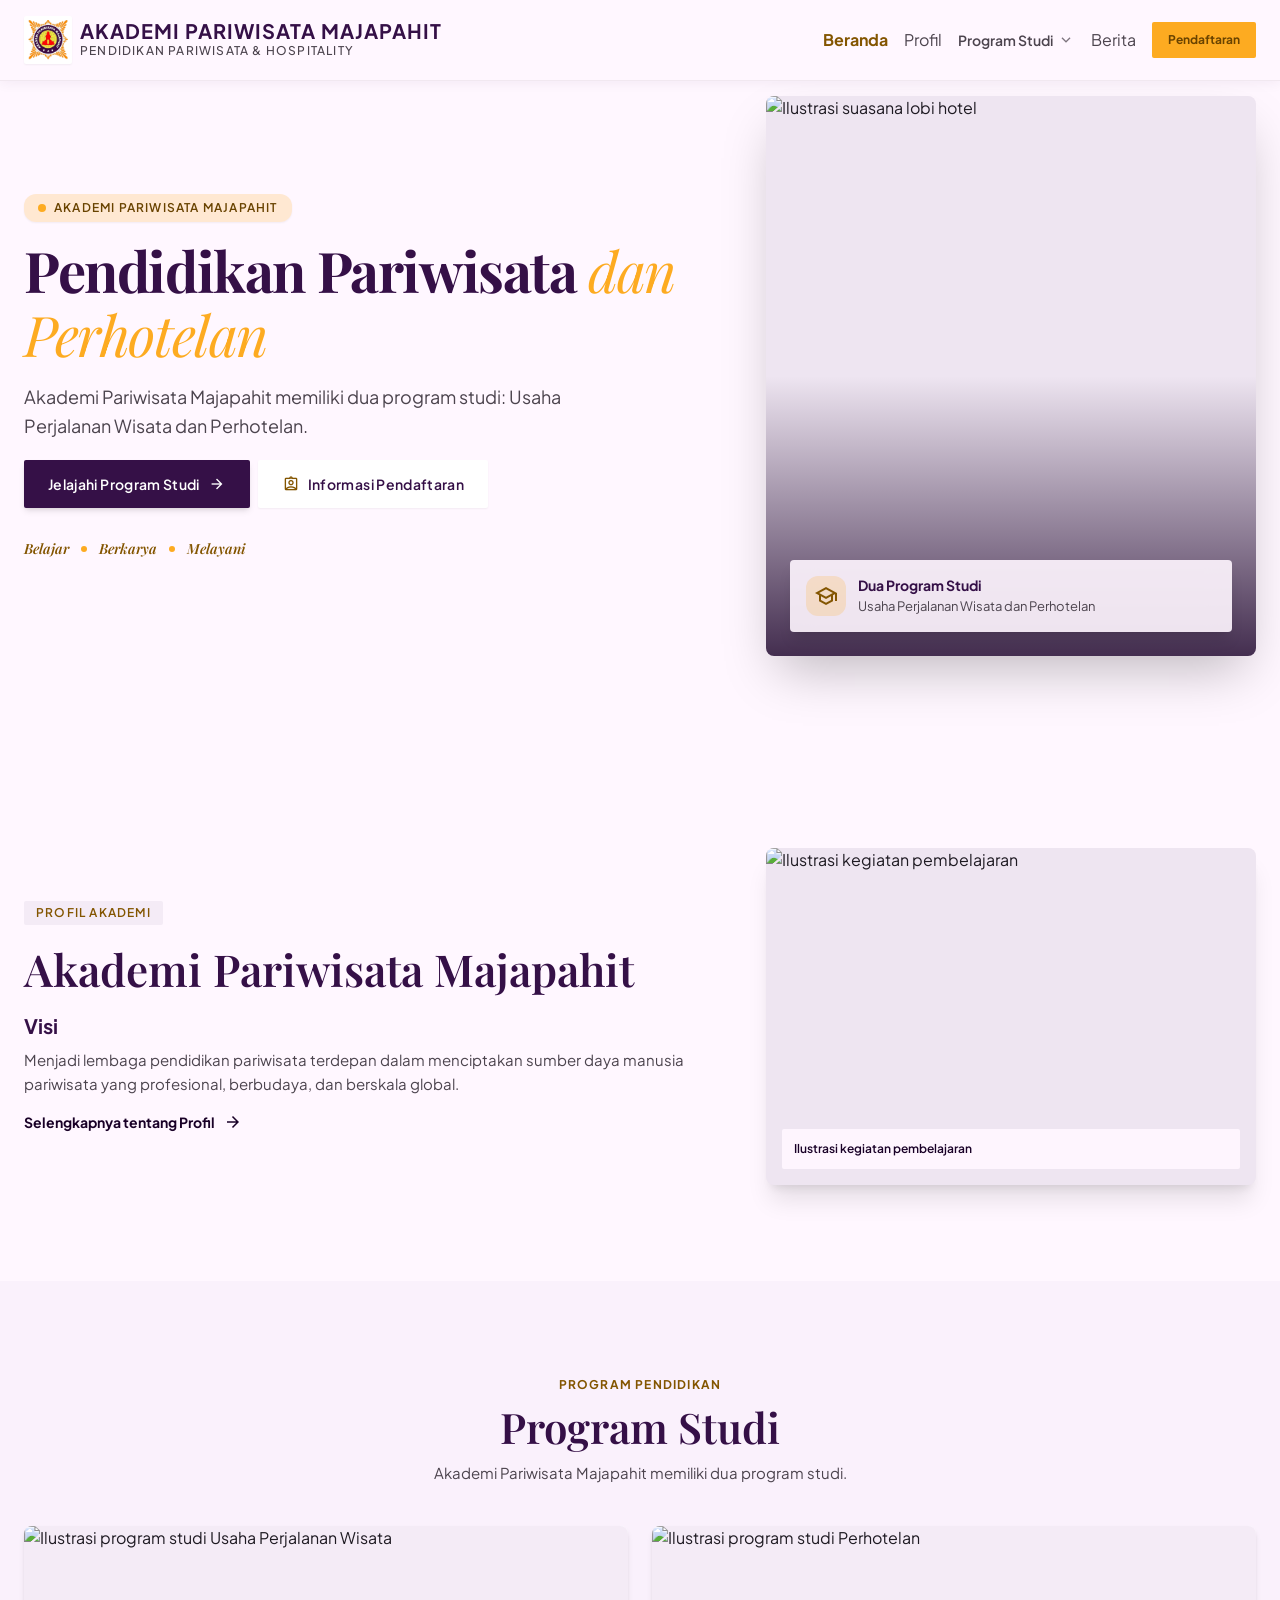
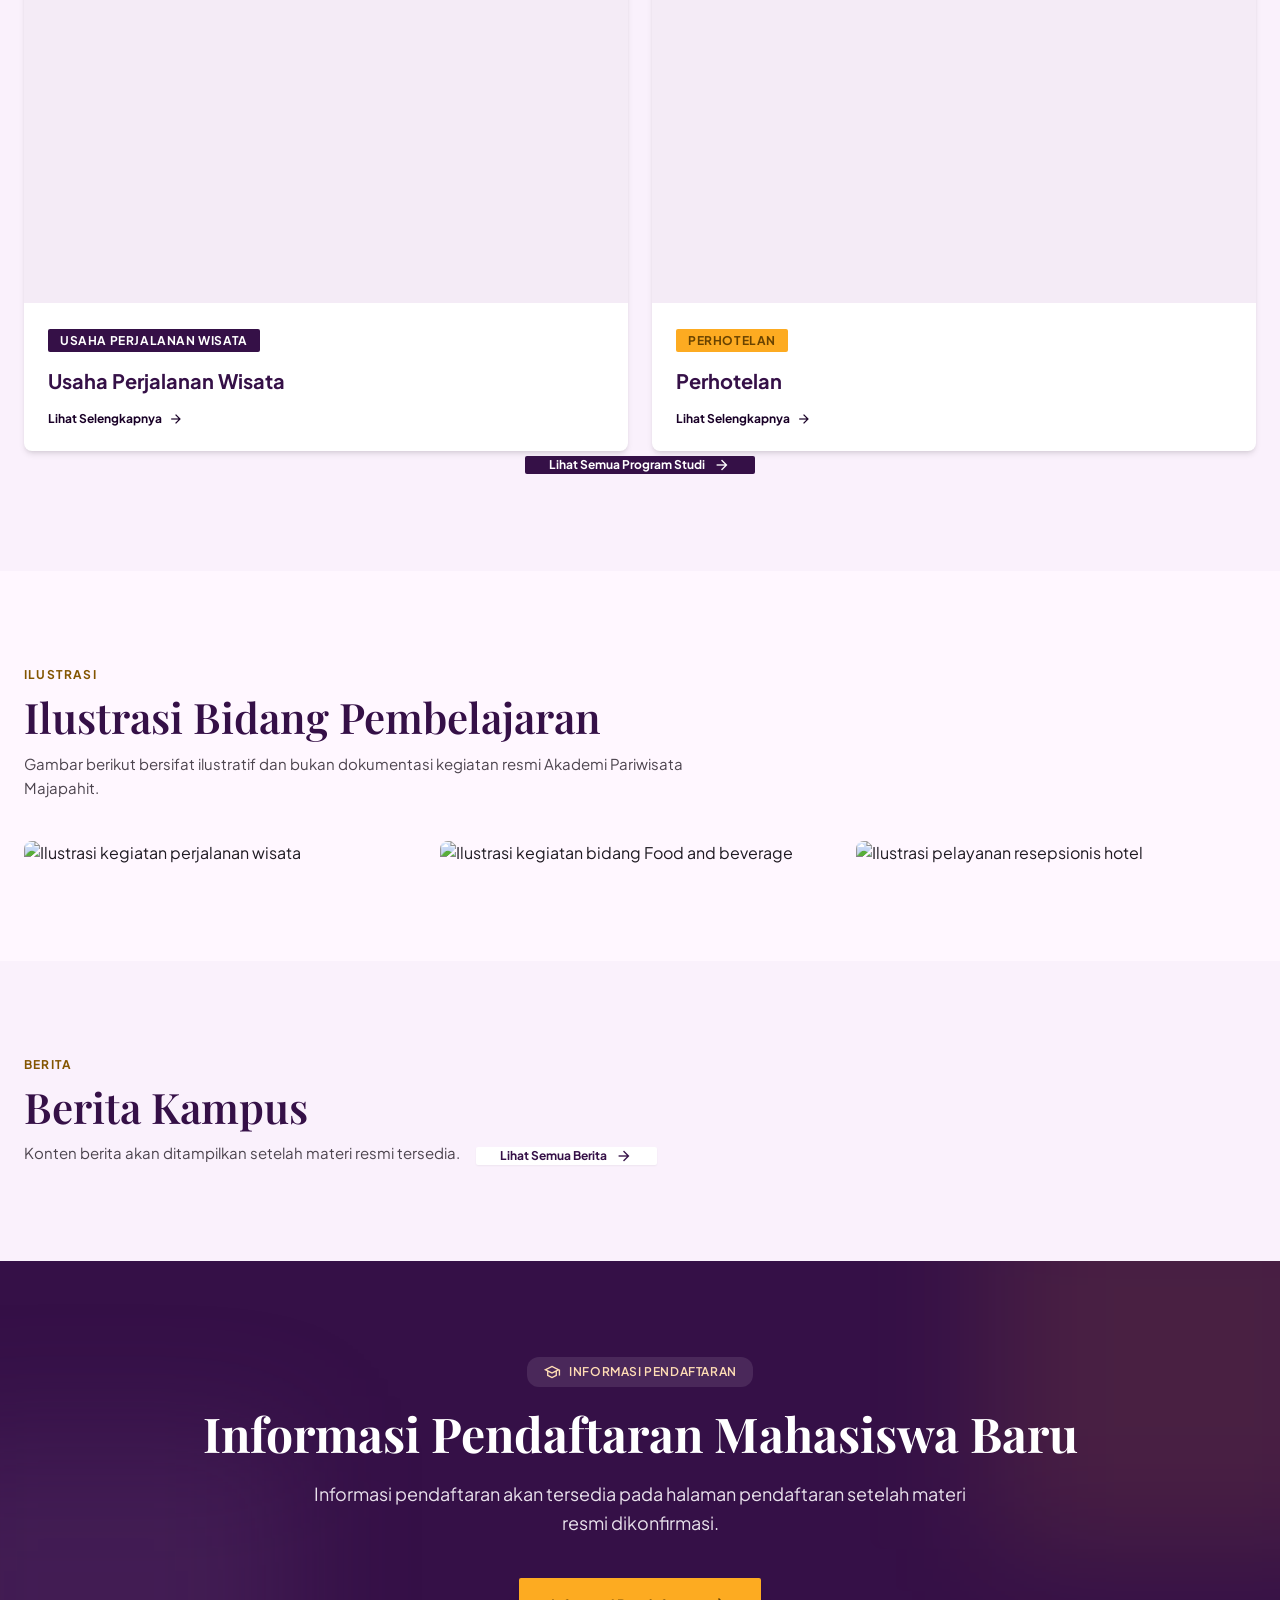
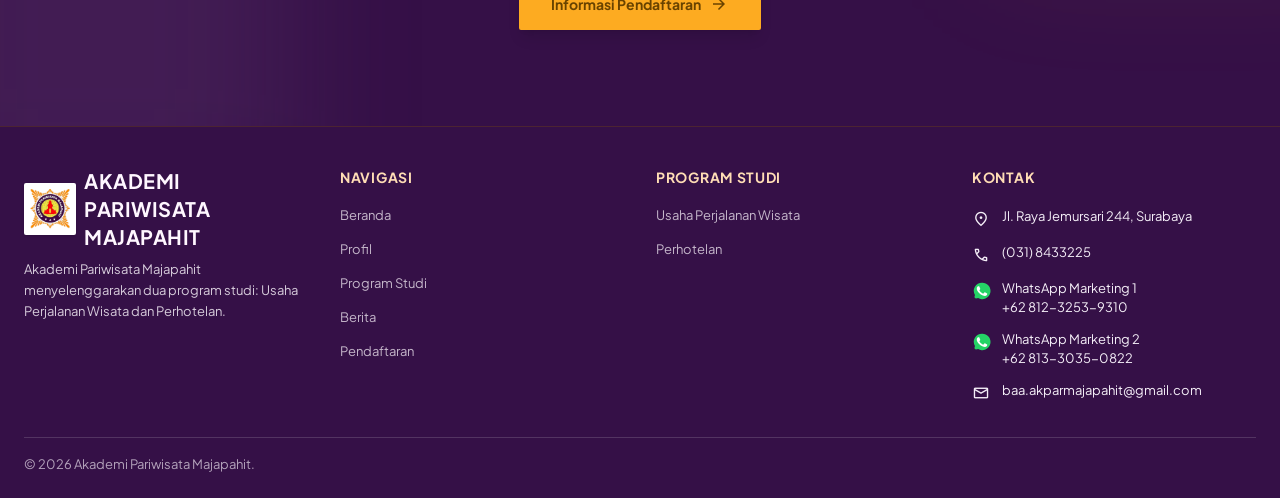
==== index.html @ 5d8a3b25 "first commit" ====
<!DOCTYPE html>
<html lang="id">
<head>
  <meta charset="utf-8">
  <meta name="viewport" content="width=device-width, initial-scale=1">
  <title>Akademi Pariwisata Majapahit</title>
  <meta name="description" content="Informasi resmi Akademi Pariwisata Majapahit dan dua program studi: Usaha Perjalanan Wisata dan Perhotelan.">
  <meta property="og:title" content="Akademi Pariwisata Majapahit">
  <meta property="og:description" content="Informasi resmi Akademi Pariwisata Majapahit dan dua program studi: Usaha Perjalanan Wisata dan Perhotelan.">
  <meta property="og:type" content="website">
  <meta property="og:locale" content="id_ID">
  <link rel="preconnect" href="https://fonts.googleapis.com">
  <link rel="preconnect" href="https://fonts.gstatic.com" crossorigin>
  <link href="https://fonts.googleapis.com/css2?family=Material+Symbols+Outlined:wght,FILL@100..700,0..1&amp;display=swap" rel="stylesheet">
  <link href="https://fonts.googleapis.com/css2?family=Playfair+Display:ital,wght@0,600;0,700;1,600&amp;family=Plus+Jakarta+Sans:wght@400;500;600;700&amp;display=swap" rel="stylesheet">
  <link href="style.css" rel="stylesheet">
  <script src="script.js" defer></script>
</head>
<body class="bg-surface font-body-md text-on-surface antialiased">
  <header class="fixed top-0 w-full z-50 bg-surface/95 backdrop-blur-md shadow-[0_2px_12px_rgba(53,16,71,0.06)] border-b border-outline-variant/30">
    <div class="site-header-inner h-20 max-w-7xl mx-auto px-gutter flex items-center justify-between">
      <a class="flex items-center gap-space-sm group text-left" href="index.html" aria-label="Akademi Pariwisata Majapahit — Beranda">
        <span class="p-1 bg-surface-container-lowest rounded shadow-sm flex items-center justify-center shrink-0">
          <img alt="" class="w-10 h-10 object-contain shrink-0" src="assets/logo.png">
        </span>
        <span class="flex flex-col">
          <span class="font-headline-sm text-headline-sm font-bold text-primary-container tracking-wider leading-none group-hover:text-secondary transition-colors">AKADEMI PARIWISATA MAJAPAHIT</span>
          <span class="font-label-md text-label-md tracking-widest text-on-surface-variant font-medium mt-0.5 uppercase">Pendidikan Pariwisata &amp; Hospitality</span>
        </span>
      </a>
      <nav id="primary-navigation" class="primary-navigation items-center gap-space-md" aria-label="Navigasi utama">
        <a aria-current="page" class="transition-colors py-2 text-secondary font-bold" href="index.html">Beranda</a>
        <a class="transition-colors py-2 text-on-surface-variant hover:text-primary" href="profil.html">Profil</a>
        <div class="relative group nav-dropdown py-2">
          <button type="button" class="font-label-lg text-label-lg text-on-surface-variant group-hover:text-primary transition-colors flex items-center gap-1 cursor-pointer" aria-expanded="false" aria-controls="program-menu">
            Program Studi
            <span class="material-symbols-outlined text-[18px] text-outline group-hover:text-primary transition-transform duration-200" aria-hidden="true">expand_more</span>
          </button>
          <div id="program-menu" class="nav-dropdown-panel absolute left-0 top-full flex-col bg-surface-container-lowest py-space-sm px-space-xs shadow-[0_12px_32px_-4px_rgba(53,16,71,0.12)] rounded-lg min-w-[250px] border border-outline-variant/20 z-50" aria-hidden="true">
            <a class="px-space-md py-2 text-on-surface-variant hover:bg-surface-container-low hover:text-primary rounded font-label-md text-label-md transition-colors" href="program-studi.html">Semua Program Studi</a>
            <a class="px-space-md py-2 text-on-surface-variant hover:bg-surface-container-low hover:text-primary rounded font-label-md text-label-md transition-colors" href="prodi-usaha-perjalanan-wisata.html">Usaha Perjalanan Wisata</a>
            <a class="px-space-md py-2 text-on-surface-variant hover:bg-surface-container-low hover:text-primary rounded font-label-md text-label-md transition-colors" href="prodi-perhotelan.html">Perhotelan</a>
          </div>
        </div>
        <a class="transition-colors py-2 text-on-surface-variant hover:text-primary" href="berita.html">Berita</a>
        <a class="desktop-registration px-space-md py-2.5 rounded bg-secondary-container text-on-secondary-container font-label-md text-label-md font-bold hover:bg-secondary transition-colors" href="pendaftaran.html">Pendaftaran</a>
        <a class="mobile-registration px-space-md py-2.5 rounded bg-secondary-container text-on-secondary-container font-label-md text-label-md font-bold" href="pendaftaran.html">Pendaftaran</a>
      </nav>
      <button class="mobile-menu-toggle" type="button" aria-label="Buka menu navigasi" aria-expanded="false" aria-controls="primary-navigation">
        <span class="material-symbols-outlined" aria-hidden="true">menu</span>
      </button>
    </div>
  </header>

  <main>
    <section class="relative w-full bg-surface-bright overflow-hidden py-space-xl lg:py-24" id="beranda">
      <div class="max-w-7xl mx-auto px-gutter relative z-10">
        <div class="grid grid-cols-1 lg:grid-cols-12 gap-space-lg lg:gap-space-xl items-center">
          <div class="lg:col-span-7 flex flex-col items-start space-y-space-md">
            <div class="inline-flex items-center gap-2 px-3.5 py-1.5 rounded-full bg-secondary-container/20 text-on-secondary-container shadow-sm">
              <span class="w-2 h-2 rounded-full bg-secondary-container" aria-hidden="true"></span>
              <span class="font-label-md text-label-md tracking-widest uppercase font-semibold">AKADEMI PARIWISATA MAJAPAHIT</span>
            </div>
            <h1 class="font-display-hero text-headline-lg lg:text-display-hero text-primary-container leading-tight tracking-tight">
              Pendidikan Pariwisata
              <span class="text-secondary-container font-label-editorial italic font-normal">dan Perhotelan</span>
            </h1>
            <p class="font-body-lg text-body-lg text-on-surface-variant max-w-xl leading-relaxed">
              Akademi Pariwisata Majapahit memiliki dua program studi: Usaha Perjalanan Wisata dan Perhotelan.
            </p>
            <div class="flex flex-wrap items-center gap-space-sm pt-space-xs">
              <a class="px-space-lg py-3.5 bg-primary-container text-on-primary rounded font-label-lg text-label-lg font-semibold tracking-wide hover:bg-on-primary-fixed-variant transition-all shadow-md flex items-center gap-2 group" href="program-studi.html">
                <span>Jelajahi Program Studi</span>
                <span class="material-symbols-outlined text-[18px] group-hover:translate-x-1 transition-transform" aria-hidden="true">arrow_forward</span>
              </a>
              <a class="px-space-lg py-3.5 bg-surface-container-lowest text-primary-container rounded font-label-lg text-label-lg font-semibold tracking-wide hover:bg-surface-container shadow-sm transition-all flex items-center gap-2" href="pendaftaran.html">
                <span class="material-symbols-outlined text-[18px] text-secondary" aria-hidden="true">assignment_ind</span>
                <span>Informasi Pendaftaran</span>
              </a>
            </div>
            <div class="pt-space-md flex items-center gap-3 text-on-surface-variant" aria-label="Belajar, Berkarya, Melayani">
              <span class="font-label-editorial text-label-editorial italic text-secondary">Belajar</span>
              <span class="w-1.5 h-1.5 rounded-full bg-secondary-container" aria-hidden="true"></span>
              <span class="font-label-editorial text-label-editorial italic text-secondary">Berkarya</span>
              <span class="w-1.5 h-1.5 rounded-full bg-secondary-container" aria-hidden="true"></span>
              <span class="font-label-editorial text-label-editorial italic text-secondary">Melayani</span>
            </div>
          </div>
          <div class="lg:col-span-5 relative mt-6 lg:mt-0">
            <div class="relative w-full rounded-xl overflow-hidden shadow-2xl bg-surface-container-high aspect-[4/5] max-h-[560px]">
              <img alt="Ilustrasi suasana lobi hotel" class="w-full h-full object-cover" src="https://lh3.googleusercontent.com/aida-public/[base64]">
              <div class="absolute inset-0 bg-gradient-to-t from-primary/80 via-transparent to-transparent"></div>
              <div class="absolute bottom-6 left-6 right-6 p-4 rounded-lg bg-surface/90 backdrop-blur-md shadow-lg flex items-center gap-3">
                <span class="w-10 h-10 rounded-full bg-secondary-container/20 flex items-center justify-center text-secondary shrink-0">
                  <span class="material-symbols-outlined text-[24px]" aria-hidden="true">school</span>
                </span>
                <span class="flex flex-col">
                  <span class="font-label-lg text-label-lg font-bold text-primary-container leading-snug">Dua Program Studi</span>
                  <span class="font-body-sm text-body-sm text-on-surface-variant">Usaha Perjalanan Wisata dan Perhotelan</span>
                </span>
              </div>
            </div>
          </div>
        </div>
      </div>
    </section>

    <section class="w-full bg-surface-bright py-space-xl lg:py-24" id="profil-singkat">
      <div class="max-w-7xl mx-auto px-gutter">
        <div class="grid grid-cols-1 lg:grid-cols-12 gap-space-lg lg:gap-space-xl items-center">
          <div class="lg:col-span-7 flex flex-col items-start space-y-space-md">
            <span class="inline-flex items-center gap-1.5 px-3 py-1 rounded bg-surface-container text-secondary font-label-md text-label-md font-semibold tracking-widest uppercase">Profil Akademi</span>
            <h2 class="font-headline-lg text-headline-lg lg:text-[44px] text-primary-container leading-tight">Akademi Pariwisata Majapahit</h2>
            <div>
              <h3 class="font-headline-sm text-headline-sm font-bold text-primary-container mb-2">Visi</h3>
              <p class="font-body-md text-body-md text-on-surface-variant leading-relaxed">Menjadi lembaga pendidikan pariwisata terdepan dalam menciptakan sumber daya manusia pariwisata yang profesional, berbudaya, dan berskala global.</p>
            </div>
            <a class="inline-flex items-center gap-2 font-label-lg text-label-lg font-bold text-primary hover:text-secondary transition-colors group" href="profil.html">
              <span>Selengkapnya tentang Profil</span>
              <span class="material-symbols-outlined text-[20px] group-hover:translate-x-1 transition-transform" aria-hidden="true">arrow_forward</span>
            </a>
          </div>
          <div class="lg:col-span-5">
            <div class="relative rounded-xl overflow-hidden shadow-xl bg-surface-container-high aspect-[16/11]">
              <img alt="Ilustrasi kegiatan pembelajaran" class="w-full h-full object-cover" src="https://lh3.googleusercontent.com/aida-public/[base64]">
              <div class="absolute bottom-4 left-4 right-4 p-3 bg-surface/90 backdrop-blur rounded text-left">
                <p class="font-label-md text-label-md text-primary font-semibold">Ilustrasi kegiatan pembelajaran</p>
              </div>
            </div>
          </div>
        </div>
      </div>
    </section>

    <section class="w-full bg-surface-container-low py-space-xl lg:py-24" id="program">
      <div class="max-w-7xl mx-auto px-gutter">
        <div class="text-center max-w-3xl mx-auto mb-space-xl">
          <span class="font-label-md text-label-md font-bold text-secondary tracking-widest uppercase block mb-2">PROGRAM PENDIDIKAN</span>
          <h2 class="font-headline-lg text-headline-lg lg:text-[42px] text-primary-container mb-space-sm leading-tight">Program Studi</h2>
          <p class="font-body-md text-body-md text-on-surface-variant leading-relaxed">Akademi Pariwisata Majapahit memiliki dua program studi.</p>
        </div>
        <div class="grid grid-cols-1 md:grid-cols-2 gap-space-lg">
          <article class="bg-surface-container-lowest rounded-xl overflow-hidden shadow-md flex flex-col group hover:shadow-xl transition-all duration-300">
            <div class="relative aspect-[16/10] overflow-hidden bg-surface-container">
              <img alt="Ilustrasi program studi Usaha Perjalanan Wisata" class="w-full h-full object-cover group-hover:scale-105 transition-transform duration-500" src="https://lh3.googleusercontent.com/aida-public/[base64]">
            </div>
            <div class="p-space-lg flex-1 flex flex-col justify-between gap-space-md">
              <div>
                <span class="px-3 py-1 rounded bg-primary-container text-on-primary font-label-md text-label-md font-bold uppercase tracking-wider">USAHA PERJALANAN WISATA</span>
                <h3 class="font-headline-sm text-headline-sm font-bold text-primary-container mt-4">Usaha Perjalanan Wisata</h3>
              </div>
              <a class="inline-flex items-center gap-1.5 font-label-md text-label-md font-bold text-primary hover:text-secondary transition-colors" href="prodi-usaha-perjalanan-wisata.html">Lihat Selengkapnya <span class="material-symbols-outlined text-[16px]" aria-hidden="true">arrow_forward</span></a>
            </div>
          </article>
          <article class="bg-surface-container-lowest rounded-xl overflow-hidden shadow-md flex flex-col group hover:shadow-xl transition-all duration-300">
            <div class="relative aspect-[16/10] overflow-hidden bg-surface-container">
              <img alt="Ilustrasi program studi Perhotelan" class="w-full h-full object-cover group-hover:scale-105 transition-transform duration-500" src="https://lh3.googleusercontent.com/aida-public/[base64]">
            </div>
            <div class="p-space-lg flex-1 flex flex-col justify-between gap-space-md">
              <div>
                <span class="px-3 py-1 rounded bg-secondary-container text-on-secondary-container font-label-md text-label-md font-bold uppercase tracking-wider">PERHOTELAN</span>
                <h3 class="font-headline-sm text-headline-sm font-bold text-primary-container mt-4">Perhotelan</h3>
              </div>
              <a class="inline-flex items-center gap-1.5 font-label-md text-label-md font-bold text-primary hover:text-secondary transition-colors" href="prodi-perhotelan.html">Lihat Selengkapnya <span class="material-symbols-outlined text-[16px]" aria-hidden="true">arrow_forward</span></a>
            </div>
          </article>
        </div>
        <div class="text-center mt-space-xl">
          <a class="inline-flex items-center gap-2 px-space-lg py-3 rounded bg-primary-container text-on-primary font-label-md text-label-md font-bold hover:bg-on-primary-fixed-variant transition-colors" href="program-studi.html">Lihat Semua Program Studi <span class="material-symbols-outlined text-[18px]" aria-hidden="true">arrow_forward</span></a>
        </div>
      </div>
    </section>

    <section class="w-full bg-surface-bright py-space-xl lg:py-24" id="galeri">
      <div class="max-w-7xl mx-auto px-gutter">
        <div class="max-w-2xl mb-space-xl">
          <span class="font-label-md text-label-md font-bold text-secondary tracking-widest uppercase block mb-2">ILUSTRASI</span>
          <h2 class="font-headline-lg text-headline-lg lg:text-[42px] text-primary-container leading-tight">Ilustrasi Bidang Pembelajaran</h2>
          <p class="font-body-md text-body-md text-on-surface-variant mt-2 leading-relaxed">Gambar berikut bersifat ilustratif dan bukan dokumentasi kegiatan resmi Akademi Pariwisata Majapahit.</p>
        </div>
        <div class="grid grid-cols-1 md:grid-cols-3 gap-space-md">
          <img class="w-full h-64 object-cover rounded-xl shadow-card" src="https://lh3.googleusercontent.com/aida-public/[base64]" alt="Ilustrasi kegiatan perjalanan wisata">
          <img class="w-full h-64 object-cover rounded-xl shadow-card" src="https://lh3.googleusercontent.com/aida-public/[base64]" alt="Ilustrasi kegiatan bidang Food and beverage">
          <img class="w-full h-64 object-cover rounded-xl shadow-card" src="https://lh3.googleusercontent.com/aida-public/[base64]" alt="Ilustrasi pelayanan resepsionis hotel">
        </div>
      </div>
    </section>

    <section class="w-full bg-surface-container-low py-space-xl lg:py-24" id="berita">
      <div class="max-w-7xl mx-auto px-gutter">
        <div class="flex flex-col md:flex-row md:items-end md:justify-between gap-space-md">
          <div>
            <span class="font-label-md text-label-md font-bold text-secondary tracking-widest uppercase block mb-2">BERITA</span>
            <h2 class="font-headline-lg text-headline-lg lg:text-[42px] text-primary-container leading-tight">Berita Kampus</h2>
            <p class="font-body-md text-body-md text-on-surface-variant mt-2">Konten berita akan ditampilkan setelah materi resmi tersedia.</p>
          </div>
          <a class="inline-flex items-center gap-2 px-space-lg py-3 rounded bg-surface-container-lowest text-primary-container font-label-md text-label-md font-bold shadow-sm hover:bg-surface-container transition-all" href="berita.html">Lihat Semua Berita <span class="material-symbols-outlined text-[18px]" aria-hidden="true">arrow_forward</span></a>
        </div>
      </div>
    </section>

    <section class="w-full bg-primary-container text-on-primary py-space-xl lg:py-24 relative overflow-hidden">
      <div class="absolute -top-24 -right-24 w-96 h-96 rounded-full bg-secondary-container/10 blur-3xl pointer-events-none"></div>
      <div class="absolute -bottom-24 -left-24 w-96 h-96 rounded-full bg-surface-tint/20 blur-3xl pointer-events-none"></div>
      <div class="max-w-5xl mx-auto px-gutter relative z-10 text-center flex flex-col items-center">
        <div class="inline-flex items-center gap-2 px-4 py-1.5 rounded-full bg-surface/10 text-secondary-fixed mb-space-md">
          <span class="material-symbols-outlined text-[18px]" aria-hidden="true">school</span>
          <span class="font-label-md text-label-md font-semibold tracking-wider uppercase">Informasi Pendaftaran</span>
        </div>
        <h2 class="font-headline-lg text-headline-lg lg:text-[48px] font-bold text-on-primary mb-space-md leading-tight">Informasi Pendaftaran Mahasiswa Baru</h2>
        <p class="font-body-lg text-body-lg text-surface-variant max-w-2xl mx-auto leading-relaxed mb-space-xl">Informasi pendaftaran akan tersedia pada halaman pendaftaran setelah materi resmi dikonfirmasi.</p>
        <a class="px-8 py-4 bg-secondary-container text-on-secondary-container font-label-lg text-label-lg font-bold rounded shadow-lg hover:bg-secondary transition-all flex items-center gap-2" href="pendaftaran.html">
          <span>Informasi Pendaftaran</span>
          <span class="material-symbols-outlined text-[20px]" aria-hidden="true">arrow_forward</span>
        </a>
      </div>
    </section>
  </main>

  <footer class="w-full bg-primary-container text-surface-container-lowest border-t border-secondary/30 pt-space-xl pb-space-lg">
    <div class="max-w-7xl mx-auto px-gutter">
      <div class="site-footer-grid">
        <div>
          <a class="flex items-center gap-space-sm mb-space-sm" href="index.html" aria-label="Akademi Pariwisata Majapahit — Beranda">
            <span class="p-1.5 bg-surface-container-lowest rounded shadow shrink-0"><img alt="" class="w-10 h-10 object-contain" src="assets/logo.png"></span>
            <span class="font-headline-sm text-headline-sm font-bold text-surface tracking-wide">AKADEMI PARIWISATA MAJAPAHIT</span>
          </a>
          <p class="font-body-sm text-body-sm text-surface-variant/90 leading-relaxed">Akademi Pariwisata Majapahit menyelenggarakan dua program studi: Usaha Perjalanan Wisata dan Perhotelan.</p>
        </div>
        <nav class="site-footer-links" aria-label="Navigasi footer">
          <h2 class="font-label-lg text-label-lg font-bold text-secondary-fixed uppercase tracking-wider mb-2">Navigasi</h2>
          <a class="font-body-sm text-body-sm text-surface-variant/80 hover:text-secondary-fixed py-1" href="index.html">Beranda</a>
          <a class="font-body-sm text-body-sm text-surface-variant/80 hover:text-secondary-fixed py-1" href="profil.html">Profil</a>
          <a class="font-body-sm text-body-sm text-surface-variant/80 hover:text-secondary-fixed py-1" href="program-studi.html">Program Studi</a>
          <a class="font-body-sm text-body-sm text-surface-variant/80 hover:text-secondary-fixed py-1" href="berita.html">Berita</a>
          <a class="font-body-sm text-body-sm text-surface-variant/80 hover:text-secondary-fixed py-1" href="pendaftaran.html">Pendaftaran</a>
        </nav>
        <nav class="site-footer-links" aria-label="Program studi">
          <h2 class="font-label-lg text-label-lg font-bold text-secondary-fixed uppercase tracking-wider mb-2">Program Studi</h2>
          <a class="font-body-sm text-body-sm text-surface-variant/80 hover:text-secondary-fixed py-1" href="prodi-usaha-perjalanan-wisata.html">Usaha Perjalanan Wisata</a>
          <a class="font-body-sm text-body-sm text-surface-variant/80 hover:text-secondary-fixed py-1" href="prodi-perhotelan.html">Perhotelan</a>
        </nav>
        <address class="site-footer-contact">
          <h2 class="font-label-lg text-label-lg font-bold text-secondary-fixed uppercase tracking-wider mb-2">Kontak</h2>
          <a class="font-body-sm text-body-sm" href="https://www.google.com/maps/search/?api=1&amp;query=Jl.%20Raya%20Jemursari%20244%2C%20Surabaya" target="_blank" rel="noopener noreferrer"><span class="material-symbols-outlined" aria-hidden="true">location_on</span><span>Jl. Raya Jemursari 244, Surabaya</span></a>
          <a class="font-body-sm text-body-sm" href="tel:+62318433225"><span class="material-symbols-outlined" aria-hidden="true">call</span><span>(031) 8433225</span></a>
          <a class="font-body-sm text-body-sm" href="https://wa.me/6281232539310" target="_blank" rel="noopener noreferrer"><img class="contact-icon contact-icon--whatsapp" src="assets/whatsapp.svg" alt="" aria-hidden="true"><span>WhatsApp Marketing 1<br>+62 812-3253-9310</span></a>
          <a class="font-body-sm text-body-sm" href="https://wa.me/6281330350822" target="_blank" rel="noopener noreferrer"><img class="contact-icon contact-icon--whatsapp" src="assets/whatsapp.svg" alt="" aria-hidden="true"><span>WhatsApp Marketing 2<br>+62 813-3035-0822</span></a>
          <a class="font-body-sm text-body-sm" href="mailto:baa.akparmajapahit@gmail.com"><span class="material-symbols-outlined" aria-hidden="true">mail</span><span>baa.akparmajapahit@gmail.com</span></a>
        </address>
      </div>
      <p class="pt-space-md text-surface-variant/70 font-body-sm text-body-sm">&copy; <span data-current-year>2026</span> Akademi Pariwisata Majapahit.</p>
    </div>
  </footer>
</body>
</html>
---- style.css ----
/* ==========================================================================
   Akademi Pariwisata Majapahit — Style Sheet
   --------------------------------------------------------------------------
   Seluruh styling halaman disimpan di file ini dan dimuat oleh index.html
   melalui <link rel="stylesheet" href="style.css">.

   Struktur file:
   1. Design tokens          — nilai inti dari DESIGN.md (referensi desain)
   2. Base & global styles   — reset, scrollbar, dan penyesuaian dasar
   3. Theme configuration    — token Tailwind hasil ekstraksi desain Google Stitch
   4. Utilities              — kelas utilitas 1:1 dengan markup index.html

   Catatan: bagian 3-4 dihasilkan dari konfigurasi Tailwind pada ekspor desain
   Google Stitch, sehingga tampilan tetap identik dengan desain asli.
   ========================================================================== */

/* --------------------------------------------------------------------------
   1. DESIGN TOKENS
   Nilai acuan identitas visual (lihat DESIGN.md).
   -------------------------------------------------------------------------- */

:root {
  --color-primary: #351047;
  --color-primary-hover: #47175e;
  --color-secondary: #f6a51a;
  --color-tertiary: #e52828;
  --color-surface: #fffdf8;
  --color-surface-alt: #f3ede4;
  --color-surface-white: #ffffff;
  --color-text: #27232b;
  --color-text-muted: #77717c;
  --font-display: "Playfair Display", serif;
  --font-body: "Plus Jakarta Sans", sans-serif;
  --radius-sm: 0.25rem;
  --radius-md: 0.5rem;
  --radius-lg: 0.75rem;
  --shadow-card: 0 4px 20px -2px rgba(53, 16, 71, 0.04),
    0 2px 6px -1px rgba(39, 35, 43, 0.03);
  --shadow-elevated: 0 12px 32px -4px rgba(53, 16, 71, 0.08),
    0 4px 12px -2px rgba(246, 165, 26, 0.06);
}

/* --------------------------------------------------------------------------
   2. BASE & GLOBAL STYLES
   -------------------------------------------------------------------------- */

::-webkit-scrollbar {
  display: none;
}

/* --------------------------------------------------------------------------
   3. THEME CONFIGURATION + 4. UTILITIES
   -------------------------------------------------------------------------- */

*, ::before, ::after {
  --tw-border-spacing-x: 0;
  --tw-border-spacing-y: 0;
  --tw-translate-x: 0;
  --tw-translate-y: 0;
  --tw-rotate: 0;
  --tw-skew-x: 0;
  --tw-skew-y: 0;
  --tw-scale-x: 1;
  --tw-scale-y: 1;
  --tw-pan-x:  ;
  --tw-pan-y:  ;
  --tw-pinch-zoom:  ;
  --tw-scroll-snap-strictness: proximity;
  --tw-gradient-from-position:  ;
  --tw-gradient-via-position:  ;
  --tw-gradient-to-position:  ;
  --tw-ordinal:  ;
  --tw-slashed-zero:  ;
  --tw-numeric-figure:  ;
  --tw-numeric-spacing:  ;
  --tw-numeric-fraction:  ;
  --tw-ring-inset:  ;
  --tw-ring-offset-width: 0px;
  --tw-ring-offset-color: #fff;
  --tw-ring-color: rgb(59 130 246 / 0.5);
  --tw-ring-offset-shadow: 0 0 #0000;
  --tw-ring-shadow: 0 0 #0000;
  --tw-shadow: 0 0 #0000;
  --tw-shadow-colored: 0 0 #0000;
  --tw-blur:  ;
  --tw-brightness:  ;
  --tw-contrast:  ;
  --tw-grayscale:  ;
  --tw-hue-rotate:  ;
  --tw-invert:  ;
  --tw-saturate:  ;
  --tw-sepia:  ;
  --tw-drop-shadow:  ;
  --tw-backdrop-blur:  ;
  --tw-backdrop-brightness:  ;
  --tw-backdrop-contrast:  ;
  --tw-backdrop-grayscale:  ;
  --tw-backdrop-hue-rotate:  ;
  --tw-backdrop-invert:  ;
  --tw-backdrop-opacity:  ;
  --tw-backdrop-saturate:  ;
  --tw-backdrop-sepia:  ;
  --tw-contain-size:  ;
  --tw-contain-layout:  ;
  --tw-contain-paint:  ;
  --tw-contain-style:  ;
}

::backdrop {
  --tw-border-spacing-x: 0;
  --tw-border-spacing-y: 0;
  --tw-translate-x: 0;
  --tw-translate-y: 0;
  --tw-rotate: 0;
  --tw-skew-x: 0;
  --tw-skew-y: 0;
  --tw-scale-x: 1;
  --tw-scale-y: 1;
  --tw-pan-x:  ;
  --tw-pan-y:  ;
  --tw-pinch-zoom:  ;
  --tw-scroll-snap-strictness: proximity;
  --tw-gradient-from-position:  ;
  --tw-gradient-via-position:  ;
  --tw-gradient-to-position:  ;
  --tw-ordinal:  ;
  --tw-slashed-zero:  ;
  --tw-numeric-figure:  ;
  --tw-numeric-spacing:  ;
  --tw-numeric-fraction:  ;
  --tw-ring-inset:  ;
  --tw-ring-offset-width: 0px;
  --tw-ring-offset-color: #fff;
  --tw-ring-color: rgb(59 130 246 / 0.5);
  --tw-ring-offset-shadow: 0 0 #0000;
  --tw-ring-shadow: 0 0 #0000;
  --tw-shadow: 0 0 #0000;
  --tw-shadow-colored: 0 0 #0000;
  --tw-blur:  ;
  --tw-brightness:  ;
  --tw-contrast:  ;
  --tw-grayscale:  ;
  --tw-hue-rotate:  ;
  --tw-invert:  ;
  --tw-saturate:  ;
  --tw-sepia:  ;
  --tw-drop-shadow:  ;
  --tw-backdrop-blur:  ;
  --tw-backdrop-brightness:  ;
  --tw-backdrop-contrast:  ;
  --tw-backdrop-grayscale:  ;
  --tw-backdrop-hue-rotate:  ;
  --tw-backdrop-invert:  ;
  --tw-backdrop-opacity:  ;
  --tw-backdrop-saturate:  ;
  --tw-backdrop-sepia:  ;
  --tw-contain-size:  ;
  --tw-contain-layout:  ;
  --tw-contain-paint:  ;
  --tw-contain-style:  ;
}

/* ! tailwindcss v3.4.17 | MIT License | https://tailwindcss.com */

/*
1. Prevent padding and border from affecting element width. (https://github.com/mozdevs/cssremedy/issues/4)
2. Allow adding a border to an element by just adding a border-width. (https://github.com/tailwindcss/tailwindcss/pull/116)
*/

*,
::before,
::after {
  box-sizing: border-box;
  /* 1 */
  border-width: 0;
  /* 2 */
  border-style: solid;
  /* 2 */
  border-color: #e5e7eb;
  /* 2 */
}

::before,
::after {
  --tw-content: '';
}

/*
1. Use a consistent sensible line-height in all browsers.
2. Prevent adjustments of font size after orientation changes in iOS.
3. Use a more readable tab size.
4. Use the user's configured `sans` font-family by default.
5. Use the user's configured `sans` font-feature-settings by default.
6. Use the user's configured `sans` font-variation-settings by default.
7. Disable tap highlights on iOS
*/

html,
:host {
  line-height: 1.5;
  /* 1 */
  -webkit-text-size-adjust: 100%;
  /* 2 */
  -moz-tab-size: 4;
  /* 3 */
  -o-tab-size: 4;
     tab-size: 4;
  /* 3 */
  font-family: ui-sans-serif, system-ui, sans-serif, "Apple Color Emoji", "Segoe UI Emoji", "Segoe UI Symbol", "Noto Color Emoji";
  /* 4 */
  font-feature-settings: normal;
  /* 5 */
  font-variation-settings: normal;
  /* 6 */
  -webkit-tap-highlight-color: transparent;
  /* 7 */
}

/*
1. Remove the margin in all browsers.
2. Inherit line-height from `html` so users can set them as a class directly on the `html` element.
*/

body {
  margin: 0;
  /* 1 */
  line-height: inherit;
  /* 2 */
}

/*
1. Add the correct height in Firefox.
2. Correct the inheritance of border color in Firefox. (https://bugzilla.mozilla.org/show_bug.cgi?id=190655)
3. Ensure horizontal rules are visible by default.
*/

hr {
  height: 0;
  /* 1 */
  color: inherit;
  /* 2 */
  border-top-width: 1px;
  /* 3 */
}

/*
Add the correct text decoration in Chrome, Edge, and Safari.
*/

abbr:where([title]) {
  -webkit-text-decoration: underline dotted;
          text-decoration: underline dotted;
}

/*
Remove the default font size and weight for headings.
*/

h1,
h2,
h3,
h4,
h5,
h6 {
  font-size: inherit;
  font-weight: inherit;
}

/*
Reset links to optimize for opt-in styling instead of opt-out.
*/

a {
  color: inherit;
  text-decoration: inherit;
}

/*
Add the correct font weight in Edge and Safari.
*/

b,
strong {
  font-weight: bolder;
}

/*
1. Use the user's configured `mono` font-family by default.
2. Use the user's configured `mono` font-feature-settings by default.
3. Use the user's configured `mono` font-variation-settings by default.
4. Correct the odd `em` font sizing in all browsers.
*/

code,
kbd,
samp,
pre {
  font-family: ui-monospace, SFMono-Regular, Menlo, Monaco, Consolas, "Liberation Mono", "Courier New", monospace;
  /* 1 */
  font-feature-settings: normal;
  /* 2 */
  font-variation-settings: normal;
  /* 3 */
  font-size: 1em;
  /* 4 */
}

/*
Add the correct font size in all browsers.
*/

small {
  font-size: 80%;
}

/*
Prevent `sub` and `sup` elements from affecting the line height in all browsers.
*/

sub,
sup {
  font-size: 75%;
  line-height: 0;
  position: relative;
  vertical-align: baseline;
}

sub {
  bottom: -0.25em;
}

sup {
  top: -0.5em;
}

/*
1. Remove text indentation from table contents in Chrome and Safari. (https://bugs.chromium.org/p/chromium/issues/detail?id=999088, https://bugs.webkit.org/show_bug.cgi?id=201297)
2. Correct table border color inheritance in all Chrome and Safari. (https://bugs.chromium.org/p/chromium/issues/detail?id=935729, https://bugs.webkit.org/show_bug.cgi?id=195016)
3. Remove gaps between table borders by default.
*/

table {
  text-indent: 0;
  /* 1 */
  border-color: inherit;
  /* 2 */
  border-collapse: collapse;
  /* 3 */
}

/*
1. Change the font styles in all browsers.
2. Remove the margin in Firefox and Safari.
3. Remove default padding in all browsers.
*/

button,
input,
optgroup,
select,
textarea {
  font-family: inherit;
  /* 1 */
  font-feature-settings: inherit;
  /* 1 */
  font-variation-settings: inherit;
  /* 1 */
  font-size: 100%;
  /* 1 */
  font-weight: inherit;
  /* 1 */
  line-height: inherit;
  /* 1 */
  letter-spacing: inherit;
  /* 1 */
  color: inherit;
  /* 1 */
  margin: 0;
  /* 2 */
  padding: 0;
  /* 3 */
}

/*
Remove the inheritance of text transform in Edge and Firefox.
*/

button,
select {
  text-transform: none;
}

/*
1. Correct the inability to style clickable types in iOS and Safari.
2. Remove default button styles.
*/

button,
input:where([type='button']),
input:where([type='reset']),
input:where([type='submit']) {
  -webkit-appearance: button;
  /* 1 */
  background-color: transparent;
  /* 2 */
  background-image: none;
  /* 2 */
}

/*
Use the modern Firefox focus style for all focusable elements.
*/

:-moz-focusring {
  outline: auto;
}

/*
Remove the additional `:invalid` styles in Firefox. (https://github.com/mozilla/gecko-dev/blob/2f9eacd9d3d995c937b4251a5557d95d494c9be1/layout/style/res/forms.css#L728-L737)
*/

:-moz-ui-invalid {
  box-shadow: none;
}

/*
Add the correct vertical alignment in Chrome and Firefox.
*/

progress {
  vertical-align: baseline;
}

/*
Correct the cursor style of increment and decrement buttons in Safari.
*/

::-webkit-inner-spin-button,
::-webkit-outer-spin-button {
  height: auto;
}

/*
1. Correct the odd appearance in Chrome and Safari.
2. Correct the outline style in Safari.
*/

[type='search'] {
  -webkit-appearance: textfield;
  /* 1 */
  outline-offset: -2px;
  /* 2 */
}

/*
Remove the inner padding in Chrome and Safari on macOS.
*/

::-webkit-search-decoration {
  -webkit-appearance: none;
}

/*
1. Correct the inability to style clickable types in iOS and Safari.
2. Change font properties to `inherit` in Safari.
*/

::-webkit-file-upload-button {
  -webkit-appearance: button;
  /* 1 */
  font: inherit;
  /* 2 */
}

/*
Add the correct display in Chrome and Safari.
*/

summary {
  display: list-item;
}

/*
Removes the default spacing and border for appropriate elements.
*/

blockquote,
dl,
dd,
h1,
h2,
h3,
h4,
h5,
h6,
hr,
figure,
p,
pre {
  margin: 0;
}

fieldset {
  margin: 0;
  padding: 0;
}

legend {
  padding: 0;
}

ol,
ul,
menu {
  list-style: none;
  margin: 0;
  padding: 0;
}

/*
Reset default styling for dialogs.
*/

dialog {
  padding: 0;
}

/*
Prevent resizing textareas horizontally by default.
*/

textarea {
  resize: vertical;
}

/*
1. Reset the default placeholder opacity in Firefox. (https://github.com/tailwindlabs/tailwindcss/issues/3300)
2. Set the default placeholder color to the user's configured gray 400 color.
*/

input::-moz-placeholder, textarea::-moz-placeholder {
  opacity: 1;
  /* 1 */
  color: #9ca3af;
  /* 2 */
}

input::placeholder,
textarea::placeholder {
  opacity: 1;
  /* 1 */
  color: #9ca3af;
  /* 2 */
}

/*
Set the default cursor for buttons.
*/

button,
[role="button"] {
  cursor: pointer;
}

/*
Make sure disabled buttons don't get the pointer cursor.
*/

:disabled {
  cursor: default;
}

/*
1. Make replaced elements `display: block` by default. (https://github.com/mozdevs/cssremedy/issues/14)
2. Add `vertical-align: middle` to align replaced elements more sensibly by default. (https://github.com/jensimmons/cssremedy/issues/14#issuecomment-634934210)
   This can trigger a poorly considered lint error in some tools but is included by design.
*/

img,
svg,
video,
canvas,
audio,
iframe,
embed,
object {
  display: block;
  /* 1 */
  vertical-align: middle;
  /* 2 */
}

/*
Constrain images and videos to the parent width and preserve their intrinsic aspect ratio. (https://github.com/mozdevs/cssremedy/issues/14)
*/

img,
video {
  max-width: 100%;
  height: auto;
}

/* Make elements with the HTML hidden attribute stay hidden by default */

[hidden]:where(:not([hidden="until-found"])) {
  display: none;
}

html,
  body {
  margin: 0;
  padding: 0;
}

body {
  overscroll-behavior: none;
}

main > :first-child {
  margin-top: 0 !important;
}

main > :last-child {
  margin-bottom: 0 !important;
}

.pointer-events-none {
  pointer-events: none;
}

.fixed {
  position: fixed;
}

.absolute {
  position: absolute;
}

.relative {
  position: relative;
}

.inset-0 {
  inset: 0px;
}

.-bottom-24 {
  bottom: -6rem;
}

.-left-24 {
  left: -6rem;
}

.-right-24 {
  right: -6rem;
}

.-top-24 {
  top: -6rem;
}

.bottom-0 {
  bottom: 0px;
}

.bottom-4 {
  bottom: 1rem;
}

.bottom-6 {
  bottom: 1.5rem;
}

.left-0 {
  left: 0px;
}

.left-4 {
  left: 1rem;
}

.left-6 {
  left: 1.5rem;
}

.right-0 {
  right: 0px;
}

.right-4 {
  right: 1rem;
}

.right-6 {
  right: 1.5rem;
}

.top-0 {
  top: 0px;
}

.top-4 {
  top: 1rem;
}

.top-full {
  top: 100%;
}

.z-10 {
  z-index: 10;
}

.z-50 {
  z-index: 50;
}

.mx-auto {
  margin-left: auto;
  margin-right: auto;
}

.mb-2 {
  margin-bottom: 0.5rem;
}

.mb-3 {
  margin-bottom: 0.75rem;
}

.mb-space-md {
  margin-bottom: 1rem;
}

.mb-space-sm {
  margin-bottom: 0.5rem;
}

.mb-space-xl {
  margin-bottom: 2.5rem;
}

.mt-0\.5 {
  margin-top: 0.125rem;
}

.mt-1 {
  margin-top: 0.25rem;
}

.mt-2 {
  margin-top: 0.5rem;
}

.mt-4 {
  margin-top: 1rem;
}

.mt-6 {
  margin-top: 1.5rem;
}

.mt-space-lg {
  margin-top: 1.5rem;
}

.block {
  display: block;
}

.inline-block {
  display: inline-block;
}

.flex {
  display: flex;
}

.inline-flex {
  display: inline-flex;
}

.grid {
  display: grid;
}

.hidden {
  display: none;
}

.aspect-\[16\/10\] {
  aspect-ratio: 16/10;
}

.aspect-\[16\/11\] {
  aspect-ratio: 16/11;
}

.aspect-\[4\/5\] {
  aspect-ratio: 4/5;
}

.h-1 {
  height: 0.25rem;
}

.h-1\.5 {
  height: 0.375rem;
}

.h-10 {
  height: 2.5rem;
}

.h-12 {
  height: 3rem;
}

.h-2 {
  height: 0.5rem;
}

.h-20 {
  height: 5rem;
}

.h-8 {
  height: 2rem;
}

.h-9 {
  height: 2.25rem;
}

.h-96 {
  height: 24rem;
}

.h-\[220px\] {
  height: 220px;
}

.h-full {
  height: 100%;
}

.max-h-\[560px\] {
  max-height: 560px;
}

.min-h-\[380px\] {
  min-height: 380px;
}

.min-h-\[calc\(100vh-80px\)\] {
  min-height: calc(100vh - 80px);
}

.w-1 {
  width: 0.25rem;
}

.w-1\.5 {
  width: 0.375rem;
}

.w-10 {
  width: 2.5rem;
}

.w-12 {
  width: 3rem;
}

.w-2 {
  width: 0.5rem;
}

.w-8 {
  width: 2rem;
}

.w-9 {
  width: 2.25rem;
}

.w-96 {
  width: 24rem;
}

.w-full {
  width: 100%;
}

.min-w-\[210px\] {
  min-width: 210px;
}

.min-w-\[230px\] {
  min-width: 230px;
}

.max-w-2xl {
  max-width: 42rem;
}

.max-w-3xl {
  max-width: 48rem;
}

.max-w-5xl {
  max-width: 64rem;
}

.max-w-7xl {
  max-width: 80rem;
}

.max-w-lg {
  max-width: 32rem;
}

.max-w-md {
  max-width: 28rem;
}

.max-w-xl {
  max-width: 36rem;
}

.flex-1 {
  flex: 1 1 0%;
}

.shrink-0 {
  flex-shrink: 0;
}

.transform {
  transform: translate(var(--tw-translate-x), var(--tw-translate-y)) rotate(var(--tw-rotate)) skewX(var(--tw-skew-x)) skewY(var(--tw-skew-y)) scaleX(var(--tw-scale-x)) scaleY(var(--tw-scale-y));
}

@keyframes pulse {
  50% {
    opacity: .5;
  }
}

.animate-pulse {
  animation: pulse 2s cubic-bezier(0.4, 0, 0.6, 1) infinite;
}

.cursor-pointer {
  cursor: pointer;
}

.grid-cols-1 {
  grid-template-columns: repeat(1, minmax(0, 1fr));
}

.flex-col {
  flex-direction: column;
}

.flex-wrap {
  flex-wrap: wrap;
}

.items-start {
  align-items: flex-start;
}

.items-center {
  align-items: center;
}

.justify-center {
  justify-content: center;
}

.justify-between {
  justify-content: space-between;
}

.gap-1 {
  gap: 0.25rem;
}

.gap-1\.5 {
  gap: 0.375rem;
}

.gap-2 {
  gap: 0.5rem;
}

.gap-2\.5 {
  gap: 0.625rem;
}

.gap-3 {
  gap: 0.75rem;
}

.gap-3\.5 {
  gap: 0.875rem;
}

.gap-6 {
  gap: 1.5rem;
}

.gap-space-lg {
  gap: 1.5rem;
}

.gap-space-md {
  gap: 1rem;
}

.gap-space-sm {
  gap: 0.5rem;
}

.gap-space-xs {
  gap: 0.25rem;
}

.space-y-space-md > :not([hidden]) ~ :not([hidden]) {
  --tw-space-y-reverse: 0;
  margin-top: calc(1rem * calc(1 - var(--tw-space-y-reverse)));
  margin-bottom: calc(1rem * var(--tw-space-y-reverse));
}

.overflow-hidden {
  overflow: hidden;
}

.rounded {
  border-radius: 0.125rem;
}

.rounded-full {
  border-radius: 0.75rem;
}

.rounded-lg {
  border-radius: 0.25rem;
}

.rounded-xl {
  border-radius: 0.5rem;
}

.border {
  border-width: 1px;
}

.border-b {
  border-bottom-width: 1px;
}

.border-t {
  border-top-width: 1px;
}

.border-outline-variant\/20 {
  border-color: rgb(207 195 206 / 0.2);
}

.border-outline-variant\/30 {
  border-color: rgb(207 195 206 / 0.3);
}

.border-secondary\/30 {
  border-color: rgb(131 85 0 / 0.3);
}

.border-surface-variant\/15 {
  border-color: rgb(232 224 235 / 0.15);
}

.bg-primary-container {
  --tw-bg-opacity: 1;
  background-color: rgb(53 16 71 / var(--tw-bg-opacity, 1));
}

.bg-primary-container\/10 {
  background-color: rgb(53 16 71 / 0.1);
}

.bg-secondary {
  --tw-bg-opacity: 1;
  background-color: rgb(131 85 0 / var(--tw-bg-opacity, 1));
}

.bg-secondary-container {
  --tw-bg-opacity: 1;
  background-color: rgb(253 171 33 / var(--tw-bg-opacity, 1));
}

.bg-secondary-container\/10 {
  background-color: rgb(253 171 33 / 0.1);
}

.bg-secondary-container\/20 {
  background-color: rgb(253 171 33 / 0.2);
}

.bg-surface {
  --tw-bg-opacity: 1;
  background-color: rgb(255 247 255 / var(--tw-bg-opacity, 1));
}

.bg-surface-bright {
  --tw-bg-opacity: 1;
  background-color: rgb(255 247 255 / var(--tw-bg-opacity, 1));
}

.bg-surface-container {
  --tw-bg-opacity: 1;
  background-color: rgb(244 235 246 / var(--tw-bg-opacity, 1));
}

.bg-surface-container-high {
  --tw-bg-opacity: 1;
  background-color: rgb(238 229 241 / var(--tw-bg-opacity, 1));
}

.bg-surface-container-highest {
  --tw-bg-opacity: 1;
  background-color: rgb(232 224 235 / var(--tw-bg-opacity, 1));
}

.bg-surface-container-low {
  --tw-bg-opacity: 1;
  background-color: rgb(250 241 252 / var(--tw-bg-opacity, 1));
}

.bg-surface-container-lowest {
  --tw-bg-opacity: 1;
  background-color: rgb(255 255 255 / var(--tw-bg-opacity, 1));
}

.bg-surface-tint\/20 {
  background-color: rgb(119 79 136 / 0.2);
}

.bg-surface-variant\/40 {
  background-color: rgb(232 224 235 / 0.4);
}

.bg-surface\/10 {
  background-color: rgb(255 247 255 / 0.1);
}

.bg-surface\/30 {
  background-color: rgb(255 247 255 / 0.3);
}

.bg-surface\/90 {
  background-color: rgb(255 247 255 / 0.9);
}

.bg-surface\/95 {
  background-color: rgb(255 247 255 / 0.95);
}

.bg-gradient-to-t {
  background-image: linear-gradient(to top, var(--tw-gradient-stops));
}

.from-primary\/60 {
  --tw-gradient-from: rgb(25 0 39 / 0.6) var(--tw-gradient-from-position);
  --tw-gradient-to: rgb(25 0 39 / 0) var(--tw-gradient-to-position);
  --tw-gradient-stops: var(--tw-gradient-from), var(--tw-gradient-to);
}

.from-primary\/80 {
  --tw-gradient-from: rgb(25 0 39 / 0.8) var(--tw-gradient-from-position);
  --tw-gradient-to: rgb(25 0 39 / 0) var(--tw-gradient-to-position);
  --tw-gradient-stops: var(--tw-gradient-from), var(--tw-gradient-to);
}

.from-primary\/90 {
  --tw-gradient-from: rgb(25 0 39 / 0.9) var(--tw-gradient-from-position);
  --tw-gradient-to: rgb(25 0 39 / 0) var(--tw-gradient-to-position);
  --tw-gradient-stops: var(--tw-gradient-from), var(--tw-gradient-to);
}

.via-primary\/30 {
  --tw-gradient-to: rgb(25 0 39 / 0)  var(--tw-gradient-to-position);
  --tw-gradient-stops: var(--tw-gradient-from), rgb(25 0 39 / 0.3) var(--tw-gradient-via-position), var(--tw-gradient-to);
}

.via-transparent {
  --tw-gradient-to: rgb(0 0 0 / 0)  var(--tw-gradient-to-position);
  --tw-gradient-stops: var(--tw-gradient-from), transparent var(--tw-gradient-via-position), var(--tw-gradient-to);
}

.to-transparent {
  --tw-gradient-to: transparent var(--tw-gradient-to-position);
}

.object-contain {
  -o-object-fit: contain;
     object-fit: contain;
}

.object-cover {
  -o-object-fit: cover;
     object-fit: cover;
}

.p-1 {
  padding: 0.25rem;
}

.p-1\.5 {
  padding: 0.375rem;
}

.p-3 {
  padding: 0.75rem;
}

.p-3\.5 {
  padding: 0.875rem;
}

.p-4 {
  padding: 1rem;
}

.p-space-lg {
  padding: 1.5rem;
}

.px-2\.5 {
  padding-left: 0.625rem;
  padding-right: 0.625rem;
}

.px-3 {
  padding-left: 0.75rem;
  padding-right: 0.75rem;
}

.px-3\.5 {
  padding-left: 0.875rem;
  padding-right: 0.875rem;
}

.px-4 {
  padding-left: 1rem;
  padding-right: 1rem;
}

.px-8 {
  padding-left: 2rem;
  padding-right: 2rem;
}

.px-gutter {
  padding-left: 1.5rem;
  padding-right: 1.5rem;
}

.px-space-lg {
  padding-left: 1.5rem;
  padding-right: 1.5rem;
}

.px-space-md {
  padding-left: 1rem;
  padding-right: 1rem;
}

.px-space-xs {
  padding-left: 0.25rem;
  padding-right: 0.25rem;
}

.py-1 {
  padding-top: 0.25rem;
  padding-bottom: 0.25rem;
}

.py-1\.5 {
  padding-top: 0.375rem;
  padding-bottom: 0.375rem;
}

.py-2 {
  padding-top: 0.5rem;
  padding-bottom: 0.5rem;
}

.py-2\.5 {
  padding-top: 0.625rem;
  padding-bottom: 0.625rem;
}

.py-3\.5 {
  padding-top: 0.875rem;
  padding-bottom: 0.875rem;
}

.py-4 {
  padding-top: 1rem;
  padding-bottom: 1rem;
}

.py-space-sm {
  padding-top: 0.5rem;
  padding-bottom: 0.5rem;
}

.py-space-xl {
  padding-top: 2.5rem;
  padding-bottom: 2.5rem;
}

.pb-space-lg {
  padding-bottom: 1.5rem;
}

.pb-space-xl {
  padding-bottom: 2.5rem;
}

.pr-space-md {
  padding-right: 1rem;
}

.pt-2 {
  padding-top: 0.5rem;
}

.pt-20 {
  padding-top: 5rem;
}

.pt-space-md {
  padding-top: 1rem;
}

.pt-space-xl {
  padding-top: 2.5rem;
}

.pt-space-xs {
  padding-top: 0.25rem;
}

.text-left {
  text-align: left;
}

.text-center {
  text-align: center;
}

.font-body-lg {
  font-family: Plus Jakarta Sans;
}

.font-body-md {
  font-family: Plus Jakarta Sans;
}

.font-body-sm {
  font-family: Plus Jakarta Sans;
}

.font-display-hero {
  font-family: Playfair Display;
}

.font-headline-lg {
  font-family: Playfair Display;
}

.font-headline-md {
  font-family: Playfair Display;
}

.font-headline-sm {
  font-family: Plus Jakarta Sans;
}

.font-label-editorial {
  font-family: Playfair Display;
}

.font-label-lg {
  font-family: Plus Jakarta Sans;
}

.font-label-md {
  font-family: Plus Jakarta Sans;
}

.text-\[16px\] {
  font-size: 16px;
}

.text-\[18px\] {
  font-size: 18px;
}

.text-\[20px\] {
  font-size: 20px;
}

.text-\[22px\] {
  font-size: 22px;
}

.text-\[24px\] {
  font-size: 24px;
}

.text-\[28px\] {
  font-size: 28px;
}

.text-body-lg {
  font-size: 18px;
  line-height: 28px;
  font-weight: 400;
}

.text-body-md {
  font-size: 15px;
  line-height: 24px;
  font-weight: 400;
}

.text-body-sm {
  font-size: 13px;
  line-height: 20px;
  font-weight: 400;
}

.text-headline-lg {
  font-size: 40px;
  line-height: 48px;
  font-weight: 600;
}

.text-headline-md {
  font-size: 28px;
  line-height: 36px;
  font-weight: 600;
}

.text-headline-sm {
  font-size: 20px;
  line-height: 28px;
  font-weight: 600;
}

.text-label-editorial {
  font-size: 14px;
  line-height: 18px;
  font-weight: 600;
}

.text-label-lg {
  font-size: 14px;
  line-height: 20px;
  font-weight: 600;
}

.text-label-md {
  font-size: 12px;
  line-height: 16px;
  font-weight: 600;
}

.text-xs {
  font-size: 0.75rem;
  line-height: 1rem;
}

.font-bold {
  font-weight: 700;
}

.font-medium {
  font-weight: 500;
}

.font-normal {
  font-weight: 400;
}

.font-semibold {
  font-weight: 600;
}

.uppercase {
  text-transform: uppercase;
}

.italic {
  font-style: italic;
}

.leading-none {
  line-height: 1;
}

.leading-relaxed {
  line-height: 1.625;
}

.leading-snug {
  line-height: 1.375;
}

.leading-tight {
  line-height: 1.25;
}

.tracking-tight {
  letter-spacing: -0.025em;
}

.tracking-wide {
  letter-spacing: 0.025em;
}

.tracking-wider {
  letter-spacing: 0.05em;
}

.tracking-widest {
  letter-spacing: 0.1em;
}

.text-on-primary {
  --tw-text-opacity: 1;
  color: rgb(255 255 255 / var(--tw-text-opacity, 1));
}

.text-on-secondary {
  --tw-text-opacity: 1;
  color: rgb(255 255 255 / var(--tw-text-opacity, 1));
}

.text-on-secondary-container {
  --tw-text-opacity: 1;
  color: rgb(105 67 0 / var(--tw-text-opacity, 1));
}

.text-on-surface {
  --tw-text-opacity: 1;
  color: rgb(30 26 34 / var(--tw-text-opacity, 1));
}

.text-on-surface-variant {
  --tw-text-opacity: 1;
  color: rgb(76 68 78 / var(--tw-text-opacity, 1));
}

.text-outline {
  --tw-text-opacity: 1;
  color: rgb(125 116 126 / var(--tw-text-opacity, 1));
}

.text-primary {
  --tw-text-opacity: 1;
  color: rgb(25 0 39 / var(--tw-text-opacity, 1));
}

.text-primary-container {
  --tw-text-opacity: 1;
  color: rgb(53 16 71 / var(--tw-text-opacity, 1));
}

.text-secondary {
  --tw-text-opacity: 1;
  color: rgb(131 85 0 / var(--tw-text-opacity, 1));
}

.text-secondary-container {
  --tw-text-opacity: 1;
  color: rgb(253 171 33 / var(--tw-text-opacity, 1));
}

.text-secondary-fixed {
  --tw-text-opacity: 1;
  color: rgb(255 221 181 / var(--tw-text-opacity, 1));
}

.text-surface {
  --tw-text-opacity: 1;
  color: rgb(255 247 255 / var(--tw-text-opacity, 1));
}

.text-surface-container-low\/90 {
  color: rgb(250 241 252 / 0.9);
}

.text-surface-container-lowest {
  --tw-text-opacity: 1;
  color: rgb(255 255 255 / var(--tw-text-opacity, 1));
}

.text-surface-variant {
  --tw-text-opacity: 1;
  color: rgb(232 224 235 / var(--tw-text-opacity, 1));
}

.text-surface-variant\/70 {
  color: rgb(232 224 235 / 0.7);
}

.text-surface-variant\/80 {
  color: rgb(232 224 235 / 0.8);
}

.text-surface-variant\/90 {
  color: rgb(232 224 235 / 0.9);
}

.antialiased {
  -webkit-font-smoothing: antialiased;
  -moz-osx-font-smoothing: grayscale;
}

.shadow {
  --tw-shadow: 0 1px 3px 0 rgb(0 0 0 / 0.1), 0 1px 2px -1px rgb(0 0 0 / 0.1);
  --tw-shadow-colored: 0 1px 3px 0 var(--tw-shadow-color), 0 1px 2px -1px var(--tw-shadow-color);
  box-shadow: var(--tw-ring-offset-shadow, 0 0 #0000), var(--tw-ring-shadow, 0 0 #0000), var(--tw-shadow);
}

.shadow-2xl {
  --tw-shadow: 0 25px 50px -12px rgb(0 0 0 / 0.25);
  --tw-shadow-colored: 0 25px 50px -12px var(--tw-shadow-color);
  box-shadow: var(--tw-ring-offset-shadow, 0 0 #0000), var(--tw-ring-shadow, 0 0 #0000), var(--tw-shadow);
}

.shadow-\[0_12px_32px_-4px_rgba\(53\2c 16\2c 71\2c 0\.12\)\] {
  --tw-shadow: 0 12px 32px -4px rgba(53,16,71,0.12);
  --tw-shadow-colored: 0 12px 32px -4px var(--tw-shadow-color);
  box-shadow: var(--tw-ring-offset-shadow, 0 0 #0000), var(--tw-ring-shadow, 0 0 #0000), var(--tw-shadow);
}

.shadow-\[0_2px_12px_rgba\(53\2c 16\2c 71\2c 0\.06\)\] {
  --tw-shadow: 0 2px 12px rgba(53,16,71,0.06);
  --tw-shadow-colored: 0 2px 12px var(--tw-shadow-color);
  box-shadow: var(--tw-ring-offset-shadow, 0 0 #0000), var(--tw-ring-shadow, 0 0 #0000), var(--tw-shadow);
}

.shadow-\[0_2px_8px_rgba\(246\2c 165\2c 26\2c 0\.25\)\] {
  --tw-shadow: 0 2px 8px rgba(246,165,26,0.25);
  --tw-shadow-colored: 0 2px 8px var(--tw-shadow-color);
  box-shadow: var(--tw-ring-offset-shadow, 0 0 #0000), var(--tw-ring-shadow, 0 0 #0000), var(--tw-shadow);
}

.shadow-lg {
  --tw-shadow: 0 10px 15px -3px rgb(0 0 0 / 0.1), 0 4px 6px -4px rgb(0 0 0 / 0.1);
  --tw-shadow-colored: 0 10px 15px -3px var(--tw-shadow-color), 0 4px 6px -4px var(--tw-shadow-color);
  box-shadow: var(--tw-ring-offset-shadow, 0 0 #0000), var(--tw-ring-shadow, 0 0 #0000), var(--tw-shadow);
}

.shadow-md {
  --tw-shadow: 0 4px 6px -1px rgb(0 0 0 / 0.1), 0 2px 4px -2px rgb(0 0 0 / 0.1);
  --tw-shadow-colored: 0 4px 6px -1px var(--tw-shadow-color), 0 2px 4px -2px var(--tw-shadow-color);
  box-shadow: var(--tw-ring-offset-shadow, 0 0 #0000), var(--tw-ring-shadow, 0 0 #0000), var(--tw-shadow);
}

.shadow-sm {
  --tw-shadow: 0 1px 2px 0 rgb(0 0 0 / 0.05);
  --tw-shadow-colored: 0 1px 2px 0 var(--tw-shadow-color);
  box-shadow: var(--tw-ring-offset-shadow, 0 0 #0000), var(--tw-ring-shadow, 0 0 #0000), var(--tw-shadow);
}

.shadow-xl {
  --tw-shadow: 0 20px 25px -5px rgb(0 0 0 / 0.1), 0 8px 10px -6px rgb(0 0 0 / 0.1);
  --tw-shadow-colored: 0 20px 25px -5px var(--tw-shadow-color), 0 8px 10px -6px var(--tw-shadow-color);
  box-shadow: var(--tw-ring-offset-shadow, 0 0 #0000), var(--tw-ring-shadow, 0 0 #0000), var(--tw-shadow);
}

.outline {
  outline-style: solid;
}

.ring-1 {
  --tw-ring-offset-shadow: var(--tw-ring-inset) 0 0 0 var(--tw-ring-offset-width) var(--tw-ring-offset-color);
  --tw-ring-shadow: var(--tw-ring-inset) 0 0 0 calc(1px + var(--tw-ring-offset-width)) var(--tw-ring-color);
  box-shadow: var(--tw-ring-offset-shadow), var(--tw-ring-shadow), var(--tw-shadow, 0 0 #0000);
}

.ring-outline-variant\/40 {
  --tw-ring-color: rgb(207 195 206 / 0.4);
}

.blur-3xl {
  --tw-blur: blur(64px);
  filter: var(--tw-blur) var(--tw-brightness) var(--tw-contrast) var(--tw-grayscale) var(--tw-hue-rotate) var(--tw-invert) var(--tw-saturate) var(--tw-sepia) var(--tw-drop-shadow);
}

.backdrop-blur {
  --tw-backdrop-blur: blur(8px);
  -webkit-backdrop-filter: var(--tw-backdrop-blur) var(--tw-backdrop-brightness) var(--tw-backdrop-contrast) var(--tw-backdrop-grayscale) var(--tw-backdrop-hue-rotate) var(--tw-backdrop-invert) var(--tw-backdrop-opacity) var(--tw-backdrop-saturate) var(--tw-backdrop-sepia);
  backdrop-filter: var(--tw-backdrop-blur) var(--tw-backdrop-brightness) var(--tw-backdrop-contrast) var(--tw-backdrop-grayscale) var(--tw-backdrop-hue-rotate) var(--tw-backdrop-invert) var(--tw-backdrop-opacity) var(--tw-backdrop-saturate) var(--tw-backdrop-sepia);
}

.backdrop-blur-md {
  --tw-backdrop-blur: blur(12px);
  -webkit-backdrop-filter: var(--tw-backdrop-blur) var(--tw-backdrop-brightness) var(--tw-backdrop-contrast) var(--tw-backdrop-grayscale) var(--tw-backdrop-hue-rotate) var(--tw-backdrop-invert) var(--tw-backdrop-opacity) var(--tw-backdrop-saturate) var(--tw-backdrop-sepia);
  backdrop-filter: var(--tw-backdrop-blur) var(--tw-backdrop-brightness) var(--tw-backdrop-contrast) var(--tw-backdrop-grayscale) var(--tw-backdrop-hue-rotate) var(--tw-backdrop-invert) var(--tw-backdrop-opacity) var(--tw-backdrop-saturate) var(--tw-backdrop-sepia);
}

.transition-all {
  transition-property: all;
  transition-timing-function: cubic-bezier(0.4, 0, 0.2, 1);
  transition-duration: 150ms;
}

.transition-colors {
  transition-property: color, background-color, border-color, text-decoration-color, fill, stroke;
  transition-timing-function: cubic-bezier(0.4, 0, 0.2, 1);
  transition-duration: 150ms;
}

.transition-shadow {
  transition-property: box-shadow;
  transition-timing-function: cubic-bezier(0.4, 0, 0.2, 1);
  transition-duration: 150ms;
}

.transition-transform {
  transition-property: transform;
  transition-timing-function: cubic-bezier(0.4, 0, 0.2, 1);
  transition-duration: 150ms;
}

.duration-200 {
  transition-duration: 200ms;
}

.duration-300 {
  transition-duration: 300ms;
}

.duration-500 {
  transition-duration: 500ms;
}

.duration-700 {
  transition-duration: 700ms;
}

.hover\:scale-105:hover {
  --tw-scale-x: 1.05;
  --tw-scale-y: 1.05;
  transform: translate(var(--tw-translate-x), var(--tw-translate-y)) rotate(var(--tw-rotate)) skewX(var(--tw-skew-x)) skewY(var(--tw-skew-y)) scaleX(var(--tw-scale-x)) scaleY(var(--tw-scale-y));
}

.hover\:bg-on-primary-fixed-variant:hover {
  --tw-bg-opacity: 1;
  background-color: rgb(93 55 111 / var(--tw-bg-opacity, 1));
}

.hover\:bg-secondary:hover {
  --tw-bg-opacity: 1;
  background-color: rgb(131 85 0 / var(--tw-bg-opacity, 1));
}

.hover\:bg-secondary-container:hover {
  --tw-bg-opacity: 1;
  background-color: rgb(253 171 33 / var(--tw-bg-opacity, 1));
}

.hover\:bg-secondary-fixed:hover {
  --tw-bg-opacity: 1;
  background-color: rgb(255 221 181 / var(--tw-bg-opacity, 1));
}

.hover\:bg-surface:hover {
  --tw-bg-opacity: 1;
  background-color: rgb(255 247 255 / var(--tw-bg-opacity, 1));
}

.hover\:bg-surface-container:hover {
  --tw-bg-opacity: 1;
  background-color: rgb(244 235 246 / var(--tw-bg-opacity, 1));
}

.hover\:bg-surface-container-low:hover {
  --tw-bg-opacity: 1;
  background-color: rgb(250 241 252 / var(--tw-bg-opacity, 1));
}

.hover\:bg-surface\/20:hover {
  background-color: rgb(255 247 255 / 0.2);
}

.hover\:text-on-secondary:hover {
  --tw-text-opacity: 1;
  color: rgb(255 255 255 / var(--tw-text-opacity, 1));
}

.hover\:text-on-secondary-container:hover {
  --tw-text-opacity: 1;
  color: rgb(105 67 0 / var(--tw-text-opacity, 1));
}

.hover\:text-on-secondary-fixed:hover {
  --tw-text-opacity: 1;
  color: rgb(42 24 0 / var(--tw-text-opacity, 1));
}

.hover\:text-primary:hover {
  --tw-text-opacity: 1;
  color: rgb(25 0 39 / var(--tw-text-opacity, 1));
}

.hover\:text-secondary:hover {
  --tw-text-opacity: 1;
  color: rgb(131 85 0 / var(--tw-text-opacity, 1));
}

.hover\:text-secondary-fixed:hover {
  --tw-text-opacity: 1;
  color: rgb(255 221 181 / var(--tw-text-opacity, 1));
}

.hover\:shadow-lg:hover {
  --tw-shadow: 0 10px 15px -3px rgb(0 0 0 / 0.1), 0 4px 6px -4px rgb(0 0 0 / 0.1);
  --tw-shadow-colored: 0 10px 15px -3px var(--tw-shadow-color), 0 4px 6px -4px var(--tw-shadow-color);
  box-shadow: var(--tw-ring-offset-shadow, 0 0 #0000), var(--tw-ring-shadow, 0 0 #0000), var(--tw-shadow);
}

.hover\:shadow-md:hover {
  --tw-shadow: 0 4px 6px -1px rgb(0 0 0 / 0.1), 0 2px 4px -2px rgb(0 0 0 / 0.1);
  --tw-shadow-colored: 0 4px 6px -1px var(--tw-shadow-color), 0 2px 4px -2px var(--tw-shadow-color);
  box-shadow: var(--tw-ring-offset-shadow, 0 0 #0000), var(--tw-ring-shadow, 0 0 #0000), var(--tw-shadow);
}

.hover\:shadow-xl:hover {
  --tw-shadow: 0 20px 25px -5px rgb(0 0 0 / 0.1), 0 8px 10px -6px rgb(0 0 0 / 0.1);
  --tw-shadow-colored: 0 20px 25px -5px var(--tw-shadow-color), 0 8px 10px -6px var(--tw-shadow-color);
  box-shadow: var(--tw-ring-offset-shadow, 0 0 #0000), var(--tw-ring-shadow, 0 0 #0000), var(--tw-shadow);
}

.group:hover .group-hover\:flex {
  display: flex;
}

.group:hover .group-hover\:translate-x-1 {
  --tw-translate-x: 0.25rem;
  transform: translate(var(--tw-translate-x), var(--tw-translate-y)) rotate(var(--tw-rotate)) skewX(var(--tw-skew-x)) skewY(var(--tw-skew-y)) scaleX(var(--tw-scale-x)) scaleY(var(--tw-scale-y));
}

.group:hover .group-hover\:translate-x-1\.5 {
  --tw-translate-x: 0.375rem;
  transform: translate(var(--tw-translate-x), var(--tw-translate-y)) rotate(var(--tw-rotate)) skewX(var(--tw-skew-x)) skewY(var(--tw-skew-y)) scaleX(var(--tw-scale-x)) scaleY(var(--tw-scale-y));
}

.group:hover .group-hover\:rotate-180 {
  --tw-rotate: 180deg;
  transform: translate(var(--tw-translate-x), var(--tw-translate-y)) rotate(var(--tw-rotate)) skewX(var(--tw-skew-x)) skewY(var(--tw-skew-y)) scaleX(var(--tw-scale-x)) scaleY(var(--tw-scale-y));
}

.group:hover .group-hover\:scale-105 {
  --tw-scale-x: 1.05;
  --tw-scale-y: 1.05;
  transform: translate(var(--tw-translate-x), var(--tw-translate-y)) rotate(var(--tw-rotate)) skewX(var(--tw-skew-x)) skewY(var(--tw-skew-y)) scaleX(var(--tw-scale-x)) scaleY(var(--tw-scale-y));
}

.group:hover .group-hover\:bg-secondary-container {
  --tw-bg-opacity: 1;
  background-color: rgb(253 171 33 / var(--tw-bg-opacity, 1));
}

.group:hover .group-hover\:text-on-secondary-container {
  --tw-text-opacity: 1;
  color: rgb(105 67 0 / var(--tw-text-opacity, 1));
}

.group:hover .group-hover\:text-primary {
  --tw-text-opacity: 1;
  color: rgb(25 0 39 / var(--tw-text-opacity, 1));
}

.group:hover .group-hover\:text-secondary {
  --tw-text-opacity: 1;
  color: rgb(131 85 0 / var(--tw-text-opacity, 1));
}

@media (min-width: 640px) {
  .sm\:block {
    display: block;
  }

  .sm\:grid-cols-2 {
    grid-template-columns: repeat(2, minmax(0, 1fr));
  }

  .sm\:grid-cols-3 {
    grid-template-columns: repeat(3, minmax(0, 1fr));
  }
}

@media (min-width: 768px) {
  .md\:mt-0 {
    margin-top: 0px;
  }

  .md\:grid-cols-2 {
    grid-template-columns: repeat(2, minmax(0, 1fr));
  }

  .md\:grid-cols-3 {
    grid-template-columns: repeat(3, minmax(0, 1fr));
  }

  .md\:flex-row {
    flex-direction: row;
  }

  .md\:items-end {
    align-items: flex-end;
  }
}

@media (min-width: 1024px) {
  .lg\:col-span-2 {
    grid-column: span 2 / span 2;
  }

  .lg\:col-span-5 {
    grid-column: span 5 / span 5;
  }

  .lg\:col-span-6 {
    grid-column: span 6 / span 6;
  }

  .lg\:col-span-7 {
    grid-column: span 7 / span 7;
  }

  .lg\:mt-0 {
    margin-top: 0px;
  }

  .lg\:flex {
    display: flex;
  }

  .lg\:min-h-\[460px\] {
    min-height: 460px;
  }

  .lg\:grid-cols-12 {
    grid-template-columns: repeat(12, minmax(0, 1fr));
  }

  .lg\:grid-cols-4 {
    grid-template-columns: repeat(4, minmax(0, 1fr));
  }

  .lg\:grid-cols-5 {
    grid-template-columns: repeat(5, minmax(0, 1fr));
  }

  .lg\:gap-space-xl {
    gap: 2.5rem;
  }

  .lg\:py-24 {
    padding-top: 6rem;
    padding-bottom: 6rem;
  }

  .lg\:text-\[42px\] {
    font-size: 42px;
  }

  .lg\:text-\[44px\] {
    font-size: 44px;
  }

  .lg\:text-\[48px\] {
    font-size: 48px;
  }

  .lg\:text-display-hero {
    font-size: 56px;
    line-height: 64px;
    font-weight: 700;
  }
}

section[id],
footer[id] {
  scroll-margin-top: 5rem;
}

a[aria-disabled="true"] {
  cursor: not-allowed;
}

.site-header-inner {
  position: relative;
}

.primary-navigation {
  display: flex;
}

.nav-dropdown > button {
  border: 0;
  background: transparent;
  cursor: pointer;
  text-align: left;
}

.nav-dropdown-panel {
  display: none;
}

.nav-dropdown.is-open > .nav-dropdown-panel {
  display: flex;
}

.nav-dropdown.is-open > button .material-symbols-outlined {
  transform: rotate(180deg);
}

.mobile-menu-toggle,
.mobile-registration {
  display: none;
}

header a[href],
header button {
  -webkit-tap-highlight-color: transparent;
}

header a[href]:focus-visible,
header button:focus-visible {
  outline: 3px solid var(--color-secondary);
  outline-offset: 3px;
}

a:focus-visible,
button:focus-visible {
  outline: 3px solid var(--color-secondary);
  outline-offset: 3px;
}

@media (prefers-reduced-motion: reduce) {
  *,
  *::before,
  *::after {
    scroll-behavior: auto !important;
    animation-duration: 0.01ms !important;
    animation-iteration-count: 1 !important;
    transition-duration: 0.01ms !important;
  }
}

@media (max-width: 1023px) {
  .site-header-inner {
    z-index: 1;
  }

  .primary-navigation {
    position: absolute;
    top: 100%;
    right: 0;
    left: 0;
    z-index: 49;
    display: none;
    max-height: calc(100vh - 6rem);
    overflow-y: auto;
    flex-direction: column;
    align-items: stretch;
    gap: 0;
    padding: 0.5rem;
    border: 1px solid rgb(207 195 206 / 0.5);
    border-radius: 0.5rem;
    background-color: rgb(255 247 255 / 0.98);
    box-shadow: 0 12px 32px -4px rgb(53 16 71 / 0.16);
    overscroll-behavior: contain;
  }

  .primary-navigation.is-open {
    display: flex;
  }

  .primary-navigation > a:not(.mobile-registration),
  .nav-dropdown > button {
    display: flex;
    width: 100%;
    min-height: 2.75rem;
    align-items: center;
    padding: 0.625rem 0.75rem;
  }

  .nav-dropdown {
    width: 100%;
    padding-top: 0;
    padding-bottom: 0;
    border-top: 1px solid rgb(207 195 206 / 0.35);
  }

  .nav-dropdown-panel {
    position: static;
    min-width: 0;
    width: 100%;
    gap: 0.125rem;
    padding: 0.25rem 0.25rem 0.5rem 0.75rem;
    border: 0;
    border-left: 2px solid rgb(131 85 0 / 0.3);
    border-radius: 0;
    background: transparent;
    box-shadow: none;
  }

  .nav-dropdown-panel a {
    min-height: 2.75rem;
    display: flex;
    align-items: center;
  }

  .desktop-registration {
    display: none;
  }

  .mobile-menu-toggle {
    display: inline-flex;
    width: 2.75rem;
    height: 2.75rem;
    flex: 0 0 auto;
    align-items: center;
    justify-content: center;
    border: 1px solid rgb(207 195 206 / 0.6);
    border-radius: 0.375rem;
    background-color: rgb(255 255 255 / 0.8);
    color: var(--color-primary);
  }

  .mobile-menu-toggle .material-symbols-outlined {
    font-size: 1.5rem;
  }

  .mobile-registration {
    display: block;
    margin-top: 0.5rem;
    text-align: center;
    opacity: 1;
  }
}

.page-main {
  min-height: calc(100vh - 18rem);
  padding-top: 8rem;
}

.site-footer-grid {
  display: grid;
  grid-template-columns: repeat(4, minmax(0, 1fr));
  gap: 2rem;
  padding-bottom: 2rem;
  border-bottom: 1px solid rgb(255 255 255 / 0.15);
}

.site-footer-links {
  display: flex;
  flex-direction: column;
  gap: 0.375rem;
}

.site-footer-contact {
  display: flex;
  flex-direction: column;
  gap: 0.75rem;
  font-style: normal;
}

.site-footer-contact a {
  display: flex;
  align-items: flex-start;
  gap: 0.625rem;
  color: #f5eff8;
  line-height: 1.5;
  overflow-wrap: anywhere;
  transition: color 160ms ease;
}

.site-footer-contact a:hover {
  color: #ffe3a3;
}

.site-footer-contact .material-symbols-outlined {
  flex: 0 0 1.25rem;
  font-size: 1.125rem;
  line-height: 1.5rem;
}

.contact-link {
  display: flex;
  align-items: flex-start;
  gap: 0.75rem;
  padding: 0.375rem 0.5rem;
  border-radius: var(--radius-md);
  color: #30243a;
  line-height: 1.5;
  overflow-wrap: anywhere;
  transition: color 160ms ease, background-color 160ms ease;
}

.contact-link .material-symbols-outlined {
  flex: 0 0 1.25rem;
  color: var(--color-primary);
  font-size: 1.125rem;
  line-height: 1.5rem;
}

.contact-icon {
  display: block;
  width: 1.25rem;
  height: 1.25rem;
  flex: 0 0 1.25rem;
  object-fit: contain;
}

.contact-icon--whatsapp {
  border-radius: 50%;
}

.site-footer-contact .contact-icon--whatsapp {
  margin-top: 0.125rem;
}

.contact-link .contact-icon--whatsapp {
  margin-top: 0.125rem;
}

.contact-link:hover {
  color: var(--color-primary);
  background-color: #f3ede4;
}

.contact-link:active {
  color: #241030;
  background-color: #e9dfd2;
}

.font-label-sm,
.text-label-sm {
  font-size: 0.75rem;
  line-height: 1rem;
}

.site-footer-contact a:focus-visible,
.contact-link:focus-visible {
  outline: 3px solid var(--color-secondary);
  outline-offset: 3px;
}

.site-footer-contact a:active {
  color: #ffd27b;
}

.illustration-frame {
  position: relative;
  overflow: hidden;
  border-radius: var(--radius-lg);
  background-color: var(--color-surface-alt);
}

.illustration-frame > img {
  position: absolute;
  inset: 0;
  display: block;
  width: 100%;
  height: 100%;
  object-fit: cover;
}

.program-study-card .illustration-frame img {
  transition: transform 500ms ease;
}

.program-study-card:hover .illustration-frame img {
  transform: scale(1.04);
}

.registration-contact-card {
  display: grid;
  grid-template-columns: minmax(0, 0.9fr) minmax(0, 1.1fr);
  overflow: hidden;
  border: 1px solid rgb(207 195 206 / 0.5);
  border-radius: var(--radius-lg);
  background-color: var(--color-surface-white);
  box-shadow: var(--shadow-card);
}

.registration-contact-card > .illustration-frame {
  min-height: 20rem;
  border-radius: 0;
}

.registration-contact-details {
  display: flex;
  flex-direction: column;
  gap: 1rem;
  padding: 2rem;
  background-color: #fffdf8;
}

@media (max-width: 1023px) {
  .site-footer-grid {
    grid-template-columns: repeat(2, minmax(0, 1fr));
  }
}

@media (max-width: 639px) {
  .site-footer-grid {
    grid-template-columns: minmax(0, 1fr);
    gap: 1.5rem;
  }

  .registration-contact-card {
    grid-template-columns: minmax(0, 1fr);
  }

  .registration-contact-card > .illustration-frame {
    min-height: 13rem;
    max-height: 16rem;
    height: auto;
  }

  .registration-contact-details {
    padding: 1.5rem;
  }
}
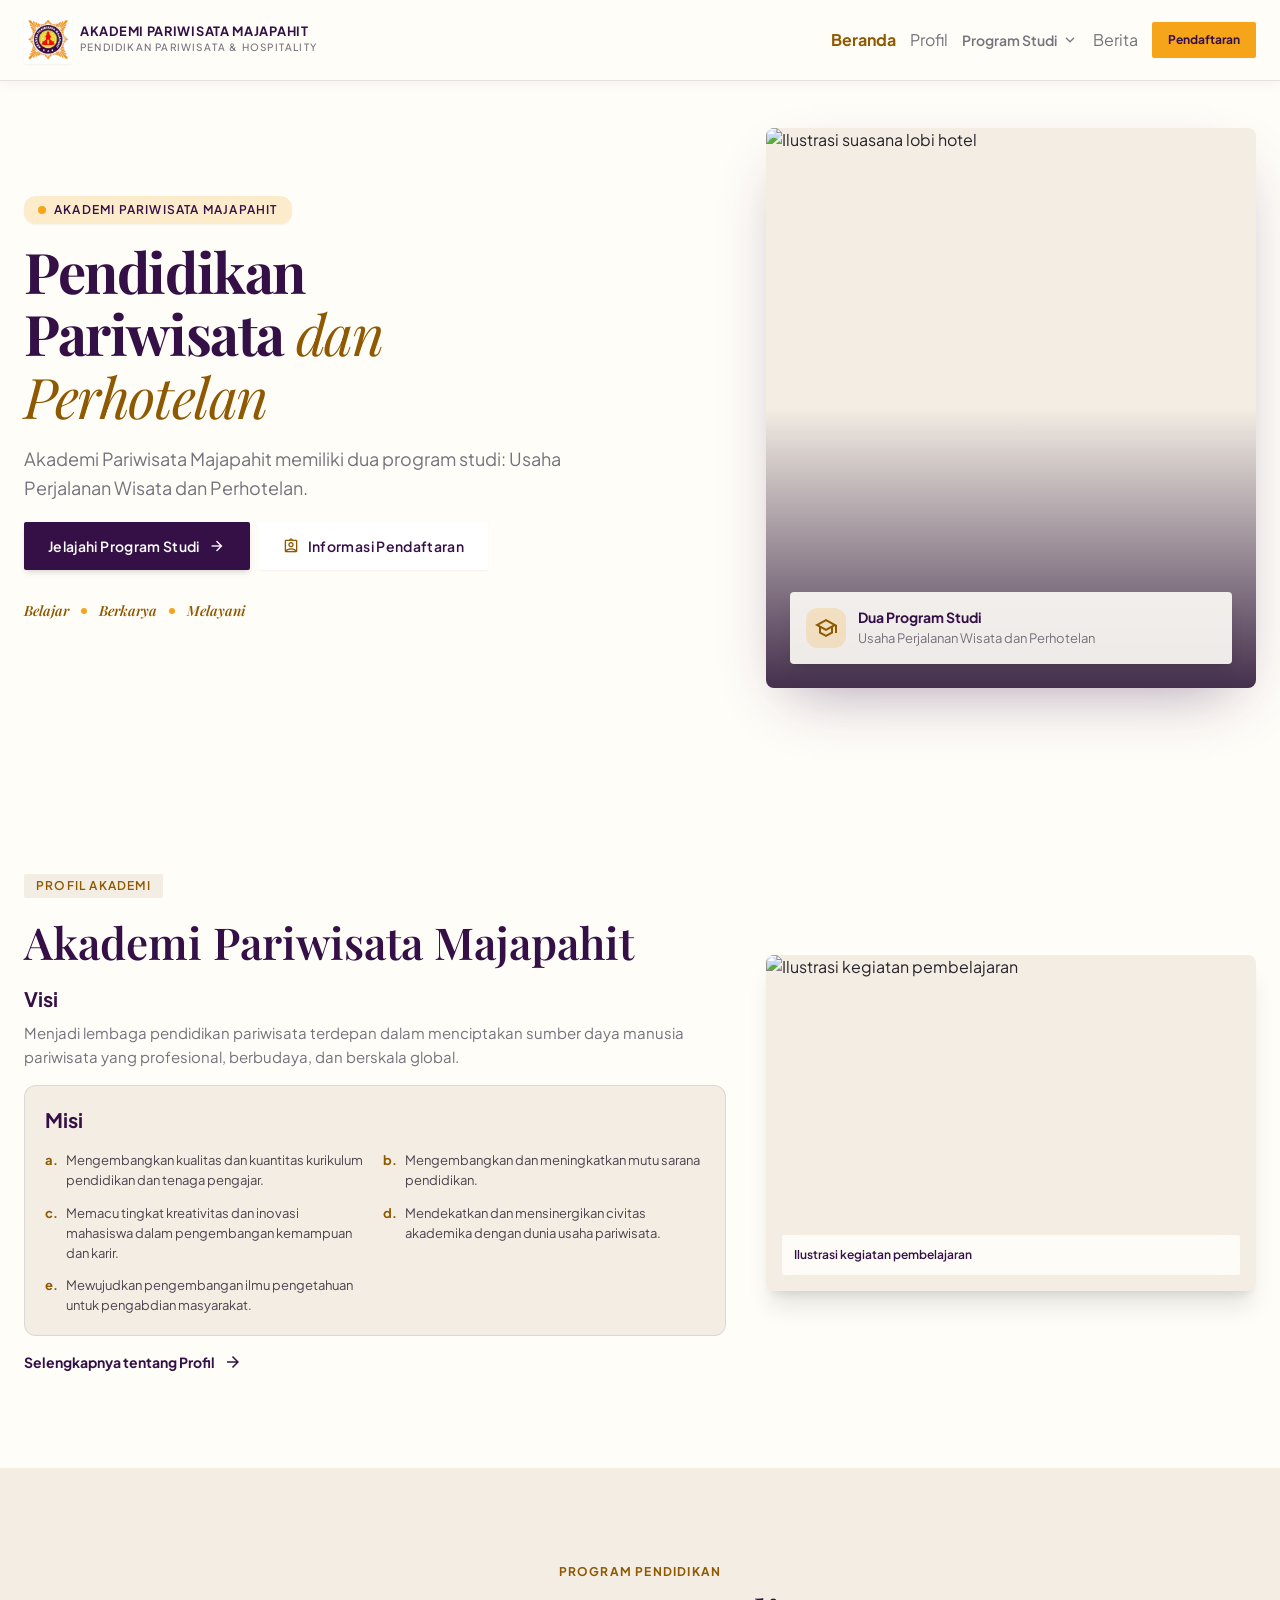
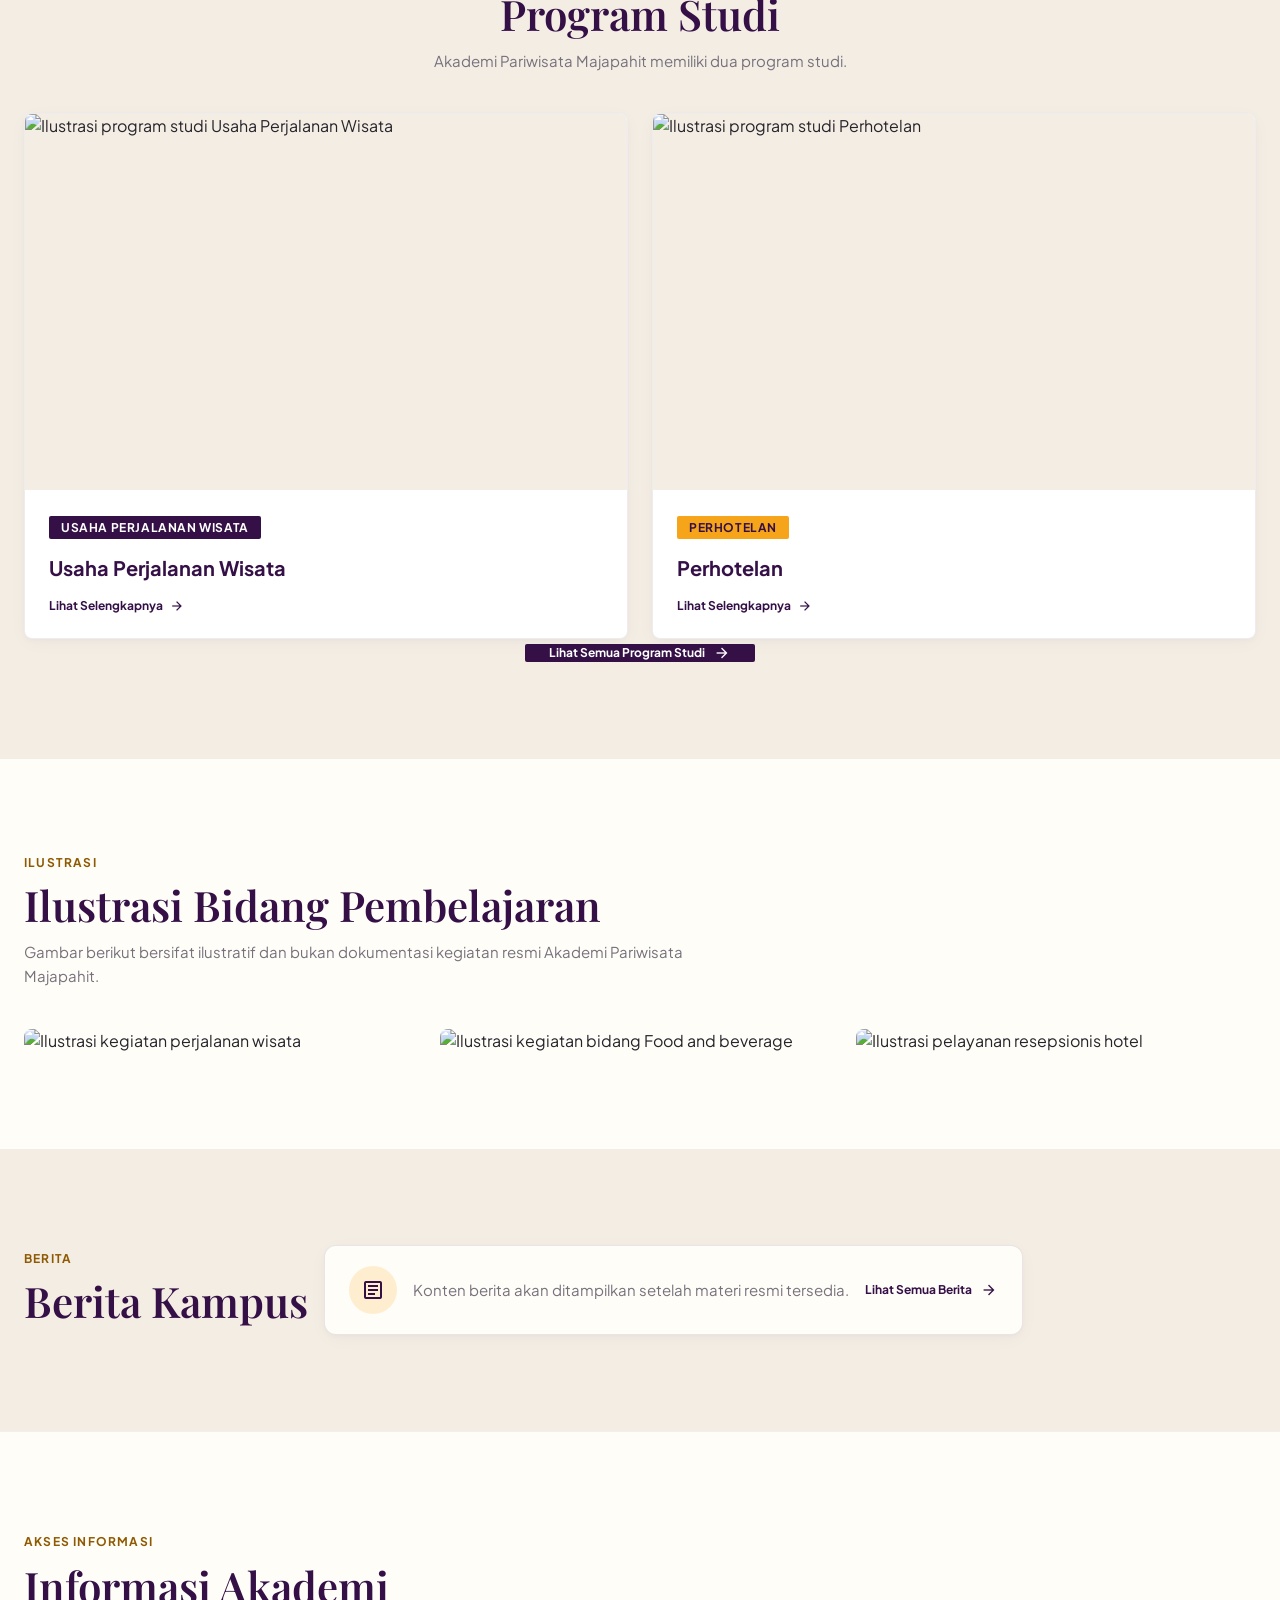
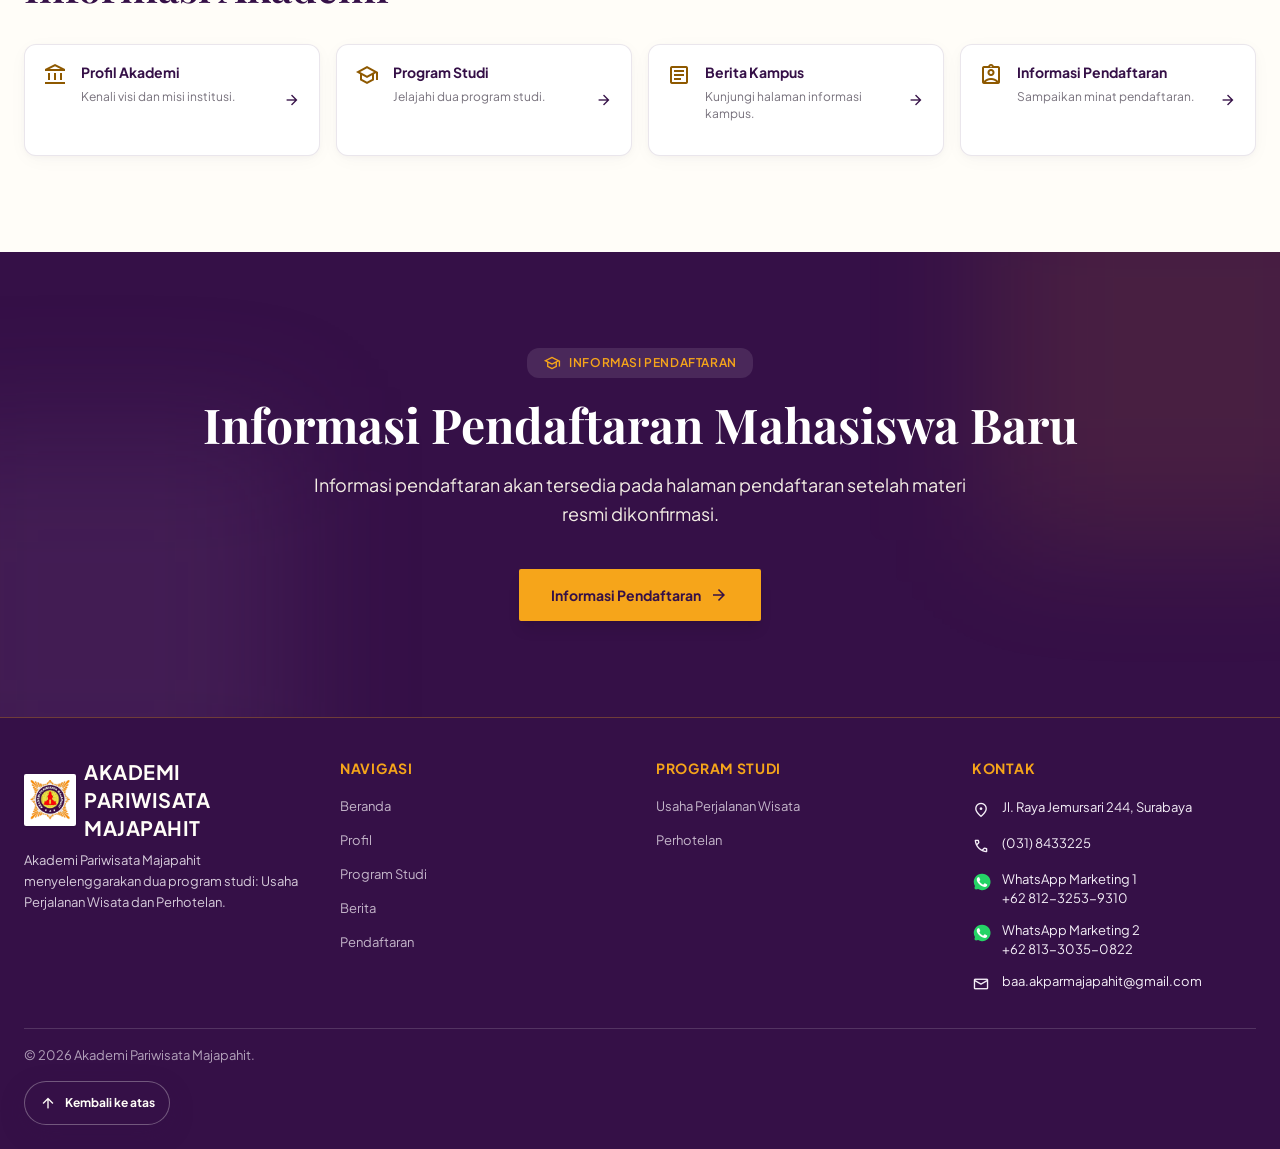
==== commit 51015f4d: "Update Akpar website pages and styling" ====
--- a/index.html
+++ b/index.html
@@ -16,16 +16,16 @@
   <link href="style.css" rel="stylesheet">
   <script src="script.js" defer></script>
 </head>
-<body class="bg-surface font-body-md text-on-surface antialiased">
+<body class="home-page bg-surface font-body-md text-on-surface antialiased">
   <header class="fixed top-0 w-full z-50 bg-surface/95 backdrop-blur-md shadow-[0_2px_12px_rgba(53,16,71,0.06)] border-b border-outline-variant/30">
     <div class="site-header-inner h-20 max-w-7xl mx-auto px-gutter flex items-center justify-between">
-      <a class="flex items-center gap-space-sm group text-left" href="index.html" aria-label="Akademi Pariwisata Majapahit — Beranda">
+      <a class="home-brand flex items-center gap-space-sm group text-left" href="index.html" aria-label="Akademi Pariwisata Majapahit — Beranda">
         <span class="p-1 bg-surface-container-lowest rounded shadow-sm flex items-center justify-center shrink-0">
           <img alt="" class="w-10 h-10 object-contain shrink-0" src="assets/logo.png">
         </span>
         <span class="flex flex-col">
-          <span class="font-headline-sm text-headline-sm font-bold text-primary-container tracking-wider leading-none group-hover:text-secondary transition-colors">AKADEMI PARIWISATA MAJAPAHIT</span>
-          <span class="font-label-md text-label-md tracking-widest text-on-surface-variant font-medium mt-0.5 uppercase">Pendidikan Pariwisata &amp; Hospitality</span>
+          <span class="home-brand-name font-headline-sm text-headline-sm font-bold text-primary-container tracking-wider leading-none group-hover:text-secondary transition-colors">AKADEMI PARIWISATA MAJAPAHIT</span>
+          <span class="home-brand-tagline font-label-md text-label-md tracking-widest text-on-surface-variant font-medium mt-0.5 uppercase">Pendidikan Pariwisata &amp; Hospitality</span>
         </span>
       </a>
       <nav id="primary-navigation" class="primary-navigation items-center gap-space-md" aria-label="Navigasi utama">
@@ -53,7 +53,7 @@
   </header>
 
   <main>
-    <section class="relative w-full bg-surface-bright overflow-hidden py-space-xl lg:py-24" id="beranda">
+    <section class="home-hero relative w-full bg-surface-bright overflow-hidden py-space-xl lg:py-24" id="beranda">
       <div class="max-w-7xl mx-auto px-gutter relative z-10">
         <div class="grid grid-cols-1 lg:grid-cols-12 gap-space-lg lg:gap-space-xl items-center">
           <div class="lg:col-span-7 flex flex-col items-start space-y-space-md">
@@ -86,8 +86,8 @@
               <span class="font-label-editorial text-label-editorial italic text-secondary">Melayani</span>
             </div>
           </div>
-          <div class="lg:col-span-5 relative mt-6 lg:mt-0">
-            <div class="relative w-full rounded-xl overflow-hidden shadow-2xl bg-surface-container-high aspect-[4/5] max-h-[560px]">
+          <div class="home-hero-visual lg:col-span-5 relative mt-6 lg:mt-0">
+            <div class="home-hero-image relative w-full rounded-xl overflow-hidden shadow-2xl bg-surface-container-high aspect-[4/5] max-h-[560px]">
               <img alt="Ilustrasi suasana lobi hotel" class="w-full h-full object-cover" src="https://lh3.googleusercontent.com/aida-public/[base64]">
               <div class="absolute inset-0 bg-gradient-to-t from-primary/80 via-transparent to-transparent"></div>
               <div class="absolute bottom-6 left-6 right-6 p-4 rounded-lg bg-surface/90 backdrop-blur-md shadow-lg flex items-center gap-3">
@@ -105,7 +105,7 @@
       </div>
     </section>
 
-    <section class="w-full bg-surface-bright py-space-xl lg:py-24" id="profil-singkat">
+    <section class="home-profile w-full bg-surface-bright py-space-xl lg:py-24" id="profil-singkat">
       <div class="max-w-7xl mx-auto px-gutter">
         <div class="grid grid-cols-1 lg:grid-cols-12 gap-space-lg lg:gap-space-xl items-center">
           <div class="lg:col-span-7 flex flex-col items-start space-y-space-md">
@@ -115,6 +115,16 @@
               <h3 class="font-headline-sm text-headline-sm font-bold text-primary-container mb-2">Visi</h3>
               <p class="font-body-md text-body-md text-on-surface-variant leading-relaxed">Menjadi lembaga pendidikan pariwisata terdepan dalam menciptakan sumber daya manusia pariwisata yang profesional, berbudaya, dan berskala global.</p>
             </div>
+            <div class="home-mission">
+              <h3 class="font-headline-sm text-headline-sm font-bold text-primary-container">Misi</h3>
+              <ol class="home-mission-list">
+                <li><span>a.</span><span>Mengembangkan kualitas dan kuantitas kurikulum pendidikan dan tenaga pengajar.</span></li>
+                <li><span>b.</span><span>Mengembangkan dan meningkatkan mutu sarana pendidikan.</span></li>
+                <li><span>c.</span><span>Memacu tingkat kreativitas dan inovasi mahasiswa dalam pengembangan kemampuan dan karir.</span></li>
+                <li><span>d.</span><span>Mendekatkan dan mensinergikan civitas akademika dengan dunia usaha pariwisata.</span></li>
+                <li><span>e.</span><span>Mewujudkan pengembangan ilmu pengetahuan untuk pengabdian masyarakat.</span></li>
+              </ol>
+            </div>
             <a class="inline-flex items-center gap-2 font-label-lg text-label-lg font-bold text-primary hover:text-secondary transition-colors group" href="profil.html">
               <span>Selengkapnya tentang Profil</span>
               <span class="material-symbols-outlined text-[20px] group-hover:translate-x-1 transition-transform" aria-hidden="true">arrow_forward</span>
@@ -132,7 +142,7 @@
       </div>
     </section>
 
-    <section class="w-full bg-surface-container-low py-space-xl lg:py-24" id="program">
+    <section class="home-programs w-full bg-surface-container-low py-space-xl lg:py-24" id="program">
       <div class="max-w-7xl mx-auto px-gutter">
         <div class="text-center max-w-3xl mx-auto mb-space-xl">
           <span class="font-label-md text-label-md font-bold text-secondary tracking-widest uppercase block mb-2">PROGRAM PENDIDIKAN</span>
@@ -140,7 +150,7 @@
           <p class="font-body-md text-body-md text-on-surface-variant leading-relaxed">Akademi Pariwisata Majapahit memiliki dua program studi.</p>
         </div>
         <div class="grid grid-cols-1 md:grid-cols-2 gap-space-lg">
-          <article class="bg-surface-container-lowest rounded-xl overflow-hidden shadow-md flex flex-col group hover:shadow-xl transition-all duration-300">
+          <article class="home-program-card bg-surface-container-lowest rounded-xl overflow-hidden shadow-md flex flex-col group hover:shadow-xl transition-all duration-300">
             <div class="relative aspect-[16/10] overflow-hidden bg-surface-container">
               <img alt="Ilustrasi program studi Usaha Perjalanan Wisata" class="w-full h-full object-cover group-hover:scale-105 transition-transform duration-500" src="https://lh3.googleusercontent.com/aida-public/[base64]">
             </div>
@@ -152,7 +162,7 @@
               <a class="inline-flex items-center gap-1.5 font-label-md text-label-md font-bold text-primary hover:text-secondary transition-colors" href="prodi-usaha-perjalanan-wisata.html">Lihat Selengkapnya <span class="material-symbols-outlined text-[16px]" aria-hidden="true">arrow_forward</span></a>
             </div>
           </article>
-          <article class="bg-surface-container-lowest rounded-xl overflow-hidden shadow-md flex flex-col group hover:shadow-xl transition-all duration-300">
+          <article class="home-program-card bg-surface-container-lowest rounded-xl overflow-hidden shadow-md flex flex-col group hover:shadow-xl transition-all duration-300">
             <div class="relative aspect-[16/10] overflow-hidden bg-surface-container">
               <img alt="Ilustrasi program studi Perhotelan" class="w-full h-full object-cover group-hover:scale-105 transition-transform duration-500" src="https://lh3.googleusercontent.com/aida-public/[base64]">
             </div>
@@ -188,14 +198,48 @@
 
     <section class="w-full bg-surface-container-low py-space-xl lg:py-24" id="berita">
       <div class="max-w-7xl mx-auto px-gutter">
-        <div class="flex flex-col md:flex-row md:items-end md:justify-between gap-space-md">
-          <div>
+        <div class="home-news-heading flex flex-col md:flex-row md:items-end md:justify-between gap-space-md">
+          <div class="home-news-copy">
             <span class="font-label-md text-label-md font-bold text-secondary tracking-widest uppercase block mb-2">BERITA</span>
             <h2 class="font-headline-lg text-headline-lg lg:text-[42px] text-primary-container leading-tight">Berita Kampus</h2>
-            <p class="font-body-md text-body-md text-on-surface-variant mt-2">Konten berita akan ditampilkan setelah materi resmi tersedia.</p>
-          </div>
-          <a class="inline-flex items-center gap-2 px-space-lg py-3 rounded bg-surface-container-lowest text-primary-container font-label-md text-label-md font-bold shadow-sm hover:bg-surface-container transition-all" href="berita.html">Lihat Semua Berita <span class="material-symbols-outlined text-[18px]" aria-hidden="true">arrow_forward</span></a>
-        </div>
+          </div>
+          <div class="home-news-panel">
+            <span class="home-news-icon material-symbols-outlined" aria-hidden="true">article</span>
+            <p class="font-body-md text-body-md text-on-surface-variant">Konten berita akan ditampilkan setelah materi resmi tersedia.</p>
+            <a class="home-news-link inline-flex items-center gap-2 font-label-md text-label-md font-bold text-primary hover:text-secondary transition-colors" href="berita.html">Lihat Semua Berita <span class="material-symbols-outlined text-[18px]" aria-hidden="true">arrow_forward</span></a>
+          </div>
+        </div>
+      </div>
+    </section>
+
+    <section class="home-quick-access w-full bg-surface-bright py-space-xl lg:py-24" aria-labelledby="quick-access-title">
+      <div class="max-w-7xl mx-auto px-gutter">
+        <div class="home-quick-heading">
+          <span class="font-label-md text-label-md font-bold text-secondary tracking-widest uppercase">AKSES INFORMASI</span>
+          <h2 class="font-headline-lg text-headline-lg lg:text-[42px] text-primary-container leading-tight" id="quick-access-title">Informasi Akademi</h2>
+        </div>
+        <nav class="home-quick-grid" aria-label="Akses informasi Akademi Pariwisata Majapahit">
+          <a class="home-quick-card" href="profil.html">
+            <span class="material-symbols-outlined" aria-hidden="true">account_balance</span>
+            <span><strong>Profil Akademi</strong><small>Kenali visi dan misi institusi.</small></span>
+            <span class="material-symbols-outlined home-quick-arrow" aria-hidden="true">arrow_forward</span>
+          </a>
+          <a class="home-quick-card" href="program-studi.html">
+            <span class="material-symbols-outlined" aria-hidden="true">school</span>
+            <span><strong>Program Studi</strong><small>Jelajahi dua program studi.</small></span>
+            <span class="material-symbols-outlined home-quick-arrow" aria-hidden="true">arrow_forward</span>
+          </a>
+          <a class="home-quick-card" href="berita.html">
+            <span class="material-symbols-outlined" aria-hidden="true">article</span>
+            <span><strong>Berita Kampus</strong><small>Kunjungi halaman informasi kampus.</small></span>
+            <span class="material-symbols-outlined home-quick-arrow" aria-hidden="true">arrow_forward</span>
+          </a>
+          <a class="home-quick-card" href="pendaftaran.html">
+            <span class="material-symbols-outlined" aria-hidden="true">assignment_ind</span>
+            <span><strong>Informasi Pendaftaran</strong><small>Sampaikan minat pendaftaran.</small></span>
+            <span class="material-symbols-outlined home-quick-arrow" aria-hidden="true">arrow_forward</span>
+          </a>
+        </nav>
       </div>
     </section>
 
@@ -217,7 +261,7 @@
     </section>
   </main>
 
-  <footer class="w-full bg-primary-container text-surface-container-lowest border-t border-secondary/30 pt-space-xl pb-space-lg">
+  <footer class="home-footer w-full bg-primary-container text-surface-container-lowest border-t border-secondary/30 pt-space-xl pb-space-lg" id="kontak">
     <div class="max-w-7xl mx-auto px-gutter">
       <div class="site-footer-grid">
         <div>
@@ -250,6 +294,10 @@
         </address>
       </div>
       <p class="pt-space-md text-surface-variant/70 font-body-sm text-body-sm">&copy; <span data-current-year>2026</span> Akademi Pariwisata Majapahit.</p>
+      <a class="back-to-top" href="#beranda" aria-label="Kembali ke atas">
+        <span class="material-symbols-outlined" aria-hidden="true">arrow_upward</span>
+        <span>Kembali ke atas</span>
+      </a>
     </div>
   </footer>
 </body>
--- a/style.css
+++ b/style.css
@@ -2346,3 +2346,2107 @@
     padding: 1.5rem;
   }
 }
+
+/* Homepage refinements use the original Akpar palette without changing other pages. */
+.home-page {
+  background-color: var(--color-surface);
+  color: var(--color-text);
+}
+
+.home-page .bg-surface,
+.home-page .bg-surface-bright {
+  background-color: #fffdf8;
+}
+
+.home-page .bg-surface-container,
+.home-page .bg-surface-container-low,
+.home-page .bg-surface-container-high,
+.home-page .bg-surface-container-highest {
+  background-color: #f3ede4;
+}
+
+.home-page .bg-surface-container-lowest {
+  background-color: #ffffff;
+}
+
+.home-page .bg-secondary,
+.home-page .bg-secondary-container {
+  background-color: #f6a51a;
+}
+
+.home-page .bg-secondary-container\/10 {
+  background-color: rgb(246 165 26 / 0.1);
+}
+
+.home-page .bg-secondary-container\/20 {
+  background-color: rgb(246 165 26 / 0.2);
+}
+
+.home-page .bg-surface\/10 {
+  background-color: rgb(255 253 248 / 0.1);
+}
+
+.home-page .bg-surface\/90 {
+  background-color: rgb(255 253 248 / 0.9);
+}
+
+.home-page .bg-surface\/95 {
+  background-color: rgb(255 253 248 / 0.95);
+}
+
+.home-page .text-on-surface {
+  color: #27232b;
+}
+
+.home-page .text-on-surface-variant {
+  color: #77717c;
+}
+
+.home-page .text-primary,
+.home-page .text-primary-container {
+  color: #351047;
+}
+
+.home-page .text-secondary,
+.home-page .text-secondary-container {
+  color: #8e5900;
+}
+
+.home-page .text-secondary-fixed {
+  color: #f6a51a;
+}
+
+.home-page .text-on-secondary-container {
+  color: #351047;
+}
+
+.home-page .text-surface,
+.home-page .text-surface-container-lowest {
+  color: #fffdf8;
+}
+
+.home-page .text-surface-variant {
+  color: #f3ede4;
+}
+
+.home-page header {
+  border-color: rgb(53 16 71 / 0.12);
+  background-color: rgb(255 253 248 / 0.96);
+}
+
+.home-page .site-header-inner {
+  gap: 1rem;
+}
+
+.home-page .home-brand {
+  min-width: 0;
+  max-width: 42%;
+}
+
+.home-page .home-brand-name {
+  font-size: clamp(0.75rem, 1vw, 0.95rem);
+  letter-spacing: 0.055em;
+}
+
+.home-page .home-brand-tagline {
+  font-size: 0.625rem;
+  letter-spacing: 0.12em;
+}
+
+.home-page .primary-navigation {
+  gap: clamp(0.5rem, 1.1vw, 1rem);
+}
+
+.home-page .home-hero {
+  padding-top: clamp(8rem, 10vw, 9.5rem);
+  padding-bottom: clamp(3.5rem, 7vw, 6rem);
+}
+
+.home-page .home-hero h1 {
+  max-width: 12ch;
+  font-size: clamp(2.5rem, 5vw, 3.5rem);
+  line-height: 1.12;
+}
+
+.home-page .home-hero-image {
+  box-shadow: 0 24px 60px -24px rgb(53 16 71 / 0.42);
+}
+
+.home-page .home-profile {
+  position: relative;
+}
+
+.home-page .home-profile h2,
+.home-page .home-programs h2,
+.home-page .home-news-heading h2 {
+  text-wrap: balance;
+}
+
+.home-page .home-mission {
+  width: 100%;
+  padding: 1.25rem;
+  border: 1px solid rgb(53 16 71 / 0.1);
+  border-radius: var(--radius-lg);
+  background-color: #f3ede4;
+}
+
+.home-page .home-mission-list {
+  display: grid;
+  grid-template-columns: repeat(2, minmax(0, 1fr));
+  gap: 0.75rem 1rem;
+  margin: 1rem 0 0;
+  padding: 0;
+  list-style: none;
+}
+
+.home-page .home-mission-list li {
+  display: flex;
+  align-items: flex-start;
+  gap: 0.5rem;
+  color: #4c444e;
+  font-size: 0.8125rem;
+  line-height: 1.55;
+}
+
+.home-page .home-mission-list li > span:first-child {
+  flex: 0 0 auto;
+  color: #8e5900;
+  font-weight: 700;
+}
+
+.home-page .home-program-card {
+  border: 1px solid rgb(53 16 71 / 0.08);
+  box-shadow: var(--shadow-card);
+}
+
+.home-page .home-program-card:hover {
+  transform: translateY(-4px);
+  box-shadow: var(--shadow-elevated);
+}
+
+.home-page .home-news-heading {
+  align-items: stretch;
+}
+
+.home-page .home-news-copy {
+  display: flex;
+  flex-direction: column;
+  justify-content: center;
+}
+
+.home-page .home-news-panel {
+  display: grid;
+  grid-template-columns: auto minmax(0, 1fr) auto;
+  align-items: center;
+  gap: 1rem;
+  padding: 1.25rem 1.5rem;
+  border: 1px solid rgb(53 16 71 / 0.1);
+  border-radius: var(--radius-lg);
+  background-color: #fffdf8;
+  box-shadow: var(--shadow-card);
+}
+
+.home-page .home-news-icon {
+  display: grid;
+  width: 3rem;
+  height: 3rem;
+  place-items: center;
+  border-radius: 50%;
+  background-color: rgb(246 165 26 / 0.18);
+  color: #351047;
+  font-size: 1.5rem;
+}
+
+.home-page .home-news-panel p {
+  margin: 0;
+}
+
+.home-page .home-news-link {
+  white-space: nowrap;
+}
+
+.home-page .home-quick-access {
+  border-top: 1px solid rgb(53 16 71 / 0.06);
+}
+
+.home-page .home-quick-heading {
+  max-width: 42rem;
+  margin-bottom: 2rem;
+}
+
+.home-page .home-quick-heading h2 {
+  margin-top: 0.5rem;
+}
+
+.home-page .home-quick-grid {
+  display: grid;
+  grid-template-columns: repeat(4, minmax(0, 1fr));
+  gap: 1rem;
+}
+
+.home-page .home-quick-card {
+  display: flex;
+  min-width: 0;
+  min-height: 7rem;
+  align-items: flex-start;
+  gap: 0.875rem;
+  padding: 1.125rem;
+  border: 1px solid rgb(53 16 71 / 0.1);
+  border-radius: var(--radius-lg);
+  background-color: #ffffff;
+  box-shadow: var(--shadow-card);
+  color: #351047;
+  text-decoration: none;
+  transition: border-color 160ms ease, box-shadow 160ms ease, transform 160ms ease;
+}
+
+.home-page .home-quick-card:hover {
+  transform: translateY(-3px);
+  border-color: rgb(246 165 26 / 0.7);
+  box-shadow: var(--shadow-elevated);
+}
+
+.home-page .home-quick-card > .material-symbols-outlined:first-child {
+  flex: 0 0 auto;
+  color: #8e5900;
+  font-size: 1.5rem;
+}
+
+.home-page .home-quick-card > span:nth-child(2) {
+  display: flex;
+  min-width: 0;
+  flex: 1;
+  flex-direction: column;
+  gap: 0.35rem;
+}
+
+.home-page .home-quick-card strong {
+  font-size: 0.875rem;
+  line-height: 1.35;
+}
+
+.home-page .home-quick-card small {
+  color: #77717c;
+  font-size: 0.75rem;
+  line-height: 1.45;
+}
+
+.home-page .home-quick-arrow {
+  flex: 0 0 auto;
+  align-self: center;
+  font-size: 1.125rem;
+}
+
+.home-page .home-footer {
+  border-color: rgb(246 165 26 / 0.3);
+}
+
+.home-page .home-footer a:focus-visible {
+  outline-color: #f6a51a;
+}
+
+.home-page .back-to-top {
+  display: inline-flex;
+  min-height: 2.75rem;
+  align-items: center;
+  gap: 0.5rem;
+  margin-top: 1rem;
+  padding: 0.625rem 0.875rem;
+  border: 1px solid rgb(255 253 248 / 0.3);
+  border-radius: 9999px;
+  background-color: #351047;
+  box-shadow: 0 8px 24px rgb(53 16 71 / 0.25);
+  color: #fffdf8;
+  font-size: 0.75rem;
+  font-weight: 700;
+  text-decoration: none;
+  transition: background-color 160ms ease, transform 160ms ease;
+}
+
+.home-page .back-to-top:hover {
+  transform: translateY(-2px);
+  background-color: #47175e;
+}
+
+.home-page .back-to-top .material-symbols-outlined {
+  font-size: 1.125rem;
+}
+
+@media (max-width: 1023px) {
+  .home-page .site-header-inner {
+    gap: 0.75rem;
+  }
+
+  .home-page .home-brand {
+    max-width: calc(100% - 3.25rem);
+    flex: 1 1 auto;
+  }
+
+  .home-page .home-brand-name {
+    max-width: 14rem;
+    font-size: clamp(0.7rem, 2.2vw, 0.9rem);
+    line-height: 1.2;
+  }
+
+  .home-page .home-brand-tagline {
+    font-size: 0.55rem;
+  }
+
+  .home-page .primary-navigation {
+    position: fixed;
+    top: 5rem;
+    right: 1rem;
+    left: auto;
+    width: min(23rem, calc(100vw - 2rem));
+    max-height: calc(100dvh - 6rem);
+    gap: 0;
+    padding: 0.75rem;
+    border: 1px solid rgb(53 16 71 / 0.12);
+    border-radius: var(--radius-lg);
+    background-color: rgb(255 253 248 / 0.99);
+    box-shadow: 0 18px 48px -16px rgb(53 16 71 / 0.3);
+  }
+
+  .home-page .nav-dropdown {
+    border-color: rgb(53 16 71 / 0.1);
+  }
+
+  .home-page .nav-dropdown-panel {
+    border-left-color: rgb(246 165 26 / 0.65);
+  }
+
+  .home-page .mobile-menu-toggle {
+    border-color: rgb(53 16 71 / 0.16);
+    background-color: #ffffff;
+    color: #351047;
+  }
+
+  .home-page .home-quick-grid {
+    grid-template-columns: repeat(2, minmax(0, 1fr));
+  }
+}
+
+@media (max-width: 639px) {
+  .home-page .home-hero {
+    padding-top: 7.5rem;
+    padding-bottom: 3rem;
+  }
+
+  .home-page .home-hero h1 {
+    max-width: 13ch;
+  }
+
+  .home-page .home-news-panel {
+    grid-template-columns: auto minmax(0, 1fr);
+    padding: 1rem;
+  }
+
+  .home-page .home-news-link {
+    grid-column: 2;
+    white-space: normal;
+  }
+
+  .home-page .home-quick-grid {
+    grid-template-columns: minmax(0, 1fr);
+  }
+
+  .home-page .home-mission-list {
+    grid-template-columns: minmax(0, 1fr);
+  }
+
+}
+
+@media (max-width: 359px) {
+  .home-page .home-brand-tagline {
+    display: none;
+  }
+
+  .home-page .primary-navigation {
+    right: 0.5rem;
+    width: calc(100vw - 1rem);
+  }
+}
+
+/* Profile page uses the same Akpar tokens and navigation treatment as the homepage. */
+.profile-page {
+  background-color: #fffdf8;
+  color: #27232b;
+}
+
+.profile-page .bg-surface,
+.profile-page .bg-surface-bright {
+  background-color: #fffdf8;
+}
+
+.profile-page .bg-surface-container,
+.profile-page .bg-surface-container-low,
+.profile-page .bg-surface-container-high,
+.profile-page .bg-surface-container-highest {
+  background-color: #f3ede4;
+}
+
+.profile-page .bg-surface-container-lowest {
+  background-color: #ffffff;
+}
+
+.profile-page .bg-secondary,
+.profile-page .bg-secondary-container {
+  background-color: #f6a51a;
+}
+
+.profile-page .bg-secondary-container\/10 {
+  background-color: rgb(246 165 26 / 0.1);
+}
+
+.profile-page .bg-surface\/10 {
+  background-color: rgb(255 253 248 / 0.1);
+}
+
+.profile-page .bg-surface\/20 {
+  background-color: rgb(255 253 248 / 0.2);
+}
+
+.profile-page .bg-surface\/90 {
+  background-color: rgb(255 253 248 / 0.9);
+}
+
+.profile-page .bg-surface\/95 {
+  background-color: rgb(255 253 248 / 0.95);
+}
+
+.profile-page .text-on-surface {
+  color: #27232b;
+}
+
+.profile-page .text-on-surface-variant {
+  color: #77717c;
+}
+
+.profile-page .text-primary,
+.profile-page .text-primary-container {
+  color: #351047;
+}
+
+.profile-page .text-secondary,
+.profile-page .text-secondary-container {
+  color: #8e5900;
+}
+
+.profile-page .text-secondary-fixed {
+  color: #f6a51a;
+}
+
+.profile-page .text-on-secondary-container {
+  color: #351047;
+}
+
+.profile-page .text-surface,
+.profile-page .text-surface-container-lowest {
+  color: #fffdf8;
+}
+
+.profile-page .text-surface-variant {
+  color: #f3ede4;
+}
+
+.profile-page header {
+  border-color: rgb(53 16 71 / 0.12);
+  background-color: rgb(255 253 248 / 0.96);
+}
+
+.profile-page .site-header-inner {
+  gap: 1rem;
+}
+
+.profile-page .profile-brand {
+  min-width: 0;
+  max-width: 42%;
+}
+
+.profile-page .profile-brand-name {
+  font-size: clamp(0.75rem, 1vw, 0.95rem);
+  letter-spacing: 0.055em;
+}
+
+.profile-page .profile-brand-tagline {
+  font-size: 0.625rem;
+  letter-spacing: 0.12em;
+}
+
+.profile-page .primary-navigation {
+  gap: clamp(0.5rem, 1.1vw, 1rem);
+}
+
+.profile-page .profile-intro {
+  position: relative;
+  overflow: hidden;
+  padding-top: 2rem;
+  padding-bottom: clamp(3rem, 7vw, 5rem);
+  border-bottom: 1px solid rgb(53 16 71 / 0.08);
+}
+
+.profile-page .profile-intro::after {
+  position: absolute;
+  top: 8rem;
+  right: max(2rem, calc((100vw - 80rem) / 2));
+  width: clamp(7rem, 18vw, 15rem);
+  aspect-ratio: 1;
+  border: 1px solid rgb(246 165 26 / 0.28);
+  border-radius: 50%;
+  box-shadow: 0 0 0 1.25rem rgb(246 165 26 / 0.05), 0 0 0 2.5rem rgb(53 16 71 / 0.025);
+  content: "";
+  pointer-events: none;
+}
+
+.profile-page .profile-intro > div {
+  position: relative;
+  z-index: 1;
+}
+
+.profile-page .profile-intro-copy {
+  max-width: 52rem;
+}
+
+.profile-page .profile-intro-copy > span {
+  display: inline-flex;
+  align-items: center;
+  gap: 0.5rem;
+  padding: 0.5rem 0.75rem;
+  border: 1px solid rgb(246 165 26 / 0.3);
+  border-radius: 9999px;
+  background-color: rgb(246 165 26 / 0.12);
+  color: #8e5900;
+}
+
+.profile-page .profile-intro-copy h1 {
+  max-width: 16ch;
+  font-size: clamp(2.25rem, 5vw, 3.5rem);
+  line-height: 1.12;
+  text-wrap: balance;
+}
+
+.profile-page .profile-intro-copy > p {
+  max-width: 42rem;
+  font-size: clamp(1rem, 1.5vw, 1.125rem);
+}
+
+.profile-page .profile-about {
+  background-color: #ffffff;
+}
+
+.profile-page .profile-about > div {
+  align-items: center;
+}
+
+.profile-page .profile-about > div > div {
+  min-width: 0;
+}
+
+.profile-page .profile-about > div > div:first-child {
+  padding: clamp(1.25rem, 3vw, 2.5rem);
+  border: 1px solid rgb(53 16 71 / 0.09);
+  border-radius: var(--radius-lg);
+  background-color: #fffdf8;
+  box-shadow: var(--shadow-card);
+}
+
+.profile-page .profile-about > div > div:first-child > span {
+  background-color: #f3ede4;
+  color: #8e5900;
+}
+
+.profile-page .profile-about h2 {
+  max-width: 18ch;
+  text-wrap: balance;
+}
+
+.profile-page .profile-about figure {
+  width: 100%;
+  min-width: 0;
+  min-height: 20rem;
+  box-shadow: var(--shadow-elevated);
+}
+
+.profile-page .profile-about figcaption {
+  border: 1px solid rgb(53 16 71 / 0.1);
+  overflow-wrap: anywhere;
+}
+
+.profile-page .profile-vision-inner {
+  position: relative;
+  max-width: 68rem;
+  padding: clamp(2rem, 5vw, 4rem);
+  border: 1px solid rgb(246 165 26 / 0.25);
+  border-radius: var(--radius-lg);
+  background-color: #351047;
+  box-shadow: var(--shadow-elevated);
+}
+
+.profile-page .profile-vision-inner::before {
+  display: block;
+  width: 3rem;
+  height: 2px;
+  margin: 0 auto 1.25rem;
+  background-color: #f6a51a;
+  content: "";
+}
+
+.profile-page .profile-vision-inner h2 {
+  max-width: 27ch;
+  margin-right: auto;
+  margin-left: auto;
+  color: #fffdf8;
+  font-size: clamp(1.625rem, 3.8vw, 2.5rem);
+  line-height: 1.35;
+  text-wrap: balance;
+}
+
+.profile-page .profile-mission {
+  background-color: #fffdf8;
+}
+
+.profile-page .profile-mission > div > div:first-child {
+  max-width: 46rem;
+}
+
+.profile-page .profile-mission-grid {
+  align-items: stretch;
+  gap: 1rem;
+}
+
+.profile-page .profile-mission-card {
+  min-width: 0;
+  align-items: flex-start;
+  border-color: rgb(53 16 71 / 0.1);
+  border-radius: var(--radius-lg);
+  background-color: #ffffff;
+  box-shadow: var(--shadow-card);
+  transition: transform 160ms ease, box-shadow 160ms ease, border-color 160ms ease;
+}
+
+.profile-page .profile-mission-card:hover {
+  transform: translateY(-2px);
+  border-color: rgb(246 165 26 / 0.55);
+  box-shadow: var(--shadow-elevated);
+}
+
+.profile-page .profile-mission-card > span:first-child {
+  display: grid;
+  width: 2.5rem;
+  height: 2.5rem;
+  flex: 0 0 2.5rem;
+  place-items: center;
+  border-radius: 50%;
+  background-color: rgb(246 165 26 / 0.16);
+  color: #8e5900;
+  font-family: var(--font-body);
+  font-size: 0.75rem;
+}
+
+.profile-page .profile-mission-card > span:last-child {
+  min-width: 0;
+  color: #77717c;
+}
+
+.profile-page .profile-mission-card--last {
+  grid-column: 1 / -1;
+}
+
+.profile-page .profile-programs {
+  border-top: 1px solid rgb(53 16 71 / 0.06);
+  border-bottom: 1px solid rgb(53 16 71 / 0.06);
+  background-color: #f3ede4;
+}
+
+.profile-page .profile-program-grid {
+  align-items: stretch;
+}
+
+.profile-page .profile-program-card {
+  min-width: 0;
+  width: 100%;
+  height: 100%;
+  padding: clamp(1.25rem, 3vw, 2rem);
+  border: 1px solid rgb(53 16 71 / 0.1);
+  border-radius: var(--radius-lg);
+  background-color: #ffffff;
+  box-shadow: var(--shadow-card);
+  transition: transform 160ms ease, box-shadow 160ms ease, border-color 160ms ease;
+}
+
+.profile-page .profile-program-card:hover {
+  transform: translateY(-3px);
+  border-color: rgb(246 165 26 / 0.55);
+  box-shadow: var(--shadow-elevated);
+}
+
+.profile-page .profile-program-card > .material-symbols-outlined {
+  display: grid;
+  width: 3rem;
+  height: 3rem;
+  place-items: center;
+  border-radius: 50%;
+  background-color: rgb(246 165 26 / 0.15);
+  color: #8e5900;
+}
+
+.profile-page .profile-program-card h3 {
+  text-wrap: balance;
+}
+
+.profile-page .profile-program-card a,
+.profile-page .profile-programs a,
+.profile-page .profile-about a {
+  color: #351047;
+}
+
+.profile-page .profile-program-card a:hover,
+.profile-page .profile-programs a:hover,
+.profile-page .profile-about a:hover {
+  color: #8e5900;
+}
+
+.profile-page .profile-cta {
+  background-color: #351047;
+  text-align: center;
+}
+
+.profile-page .profile-cta h2 {
+  max-width: 26ch;
+  margin-right: auto;
+  margin-left: auto;
+  color: #fffdf8;
+  text-wrap: balance;
+}
+
+.profile-page .profile-cta p {
+  color: #f3ede4;
+}
+
+.profile-page .profile-cta a:first-child {
+  background-color: #f6a51a;
+  color: #351047;
+}
+
+.profile-page .profile-cta a:last-child {
+  border: 1px solid rgb(255 253 248 / 0.3);
+  background-color: rgb(255 253 248 / 0.1);
+  color: #fffdf8;
+}
+
+.profile-page .profile-footer {
+  border-color: rgb(246 165 26 / 0.3);
+  background-color: #351047;
+}
+
+.profile-page .profile-footer a:focus-visible {
+  outline-color: #f6a51a;
+}
+
+.profile-page .profile-back-to-top {
+  display: inline-flex;
+  min-height: 2.75rem;
+  align-items: center;
+  gap: 0.5rem;
+  margin-top: 1rem;
+  padding: 0.625rem 0.875rem;
+  border: 1px solid rgb(255 253 248 / 0.3);
+  border-radius: 9999px;
+  background-color: #351047;
+  color: #fffdf8;
+  font-size: 0.75rem;
+  font-weight: 700;
+  text-decoration: none;
+}
+
+.profile-page .profile-back-to-top:hover {
+  background-color: #47175e;
+}
+
+.profile-page .profile-back-to-top .material-symbols-outlined {
+  font-size: 1.125rem;
+}
+
+@media (max-width: 1023px) {
+  .profile-page .site-header-inner {
+    gap: 0.75rem;
+  }
+
+  .profile-page .profile-brand {
+    max-width: calc(100% - 3.25rem);
+    flex: 1 1 auto;
+  }
+
+  .profile-page .profile-brand-name {
+    max-width: 14rem;
+    font-size: clamp(0.7rem, 2.2vw, 0.9rem);
+    line-height: 1.2;
+  }
+
+  .profile-page .profile-brand-tagline {
+    font-size: 0.55rem;
+  }
+
+  .profile-page .primary-navigation {
+    position: fixed;
+    top: 5rem;
+    right: 1rem;
+    left: auto;
+    width: min(23rem, calc(100vw - 2rem));
+    max-height: calc(100dvh - 6rem);
+    gap: 0;
+    padding: 0.75rem;
+    border: 1px solid rgb(53 16 71 / 0.12);
+    border-radius: var(--radius-lg);
+    background-color: rgb(255 253 248 / 0.99);
+    box-shadow: 0 18px 48px -16px rgb(53 16 71 / 0.3);
+  }
+
+  .profile-page .nav-dropdown {
+    border-color: rgb(53 16 71 / 0.1);
+  }
+
+  .profile-page .nav-dropdown-panel {
+    border-left-color: rgb(246 165 26 / 0.65);
+  }
+
+  .profile-page .mobile-menu-toggle {
+    border-color: rgb(53 16 71 / 0.16);
+    background-color: #ffffff;
+    color: #351047;
+  }
+}
+
+@media (max-width: 767px) {
+  .profile-page .profile-about > div > div:first-child {
+    padding: 1.5rem;
+  }
+
+  .profile-page .profile-about figure {
+    min-height: 16rem;
+  }
+
+  .profile-page .profile-mission-card--last {
+    grid-column: auto;
+  }
+}
+
+@media (max-width: 639px) {
+  .profile-page .profile-brand-tagline {
+    font-size: 0.55rem;
+  }
+
+  .profile-page .profile-intro {
+    padding-top: 1.5rem;
+    padding-bottom: 3rem;
+  }
+
+  .profile-page .profile-intro::after {
+    top: auto;
+    right: -3rem;
+    bottom: 1rem;
+    width: 8rem;
+    opacity: 0.65;
+  }
+
+  .profile-page .profile-intro-copy h1 {
+    font-size: clamp(2rem, 9vw, 2.75rem);
+  }
+
+  .profile-page .profile-vision-inner {
+    padding: 2rem 1.25rem;
+  }
+
+  .profile-page .profile-mission-card {
+    padding: 1rem;
+  }
+
+  .profile-page .profile-cta .flex {
+    width: 100%;
+    flex-direction: column;
+  }
+
+  .profile-page .profile-cta .flex a {
+    justify-content: center;
+    width: 100%;
+  }
+
+  .profile-page .profile-brand-tagline {
+    font-size: 0.55rem;
+  }
+}
+
+@media (max-width: 359px) {
+  .profile-page .profile-brand-tagline {
+    display: none;
+  }
+
+  .profile-page .primary-navigation {
+    right: 0.5rem;
+    width: calc(100vw - 1rem);
+  }
+}
+
+/* Program pages share the homepage/profile palette and navigation treatment. */
+.program-page {
+  background-color: #fffdf8;
+  color: #27232b;
+}
+
+.program-page .bg-surface,
+.program-page .bg-surface-bright {
+  background-color: #fffdf8;
+}
+
+.program-page .bg-surface-container,
+.program-page .bg-surface-container-low,
+.program-page .bg-surface-container-high,
+.program-page .bg-surface-container-highest {
+  background-color: #f3ede4;
+}
+
+.program-page .bg-surface-container-lowest {
+  background-color: #ffffff;
+}
+
+.program-page .bg-secondary,
+.program-page .bg-secondary-container {
+  background-color: #f6a51a;
+}
+
+.program-page .bg-secondary-container\/10 {
+  background-color: rgb(246 165 26 / 0.1);
+}
+
+.program-page .bg-secondary-container\/20 {
+  background-color: rgb(246 165 26 / 0.2);
+}
+
+.program-page .bg-surface\/10 {
+  background-color: rgb(255 253 248 / 0.1);
+}
+
+.program-page .bg-surface\/20 {
+  background-color: rgb(255 253 248 / 0.2);
+}
+
+.program-page .bg-surface\/90 {
+  background-color: rgb(255 253 248 / 0.9);
+}
+
+.program-page .bg-surface\/95 {
+  background-color: rgb(255 253 248 / 0.95);
+}
+
+.program-page .text-on-surface {
+  color: #27232b;
+}
+
+.program-page .text-on-surface-variant {
+  color: #77717c;
+}
+
+.program-page .text-primary,
+.program-page .text-primary-container {
+  color: #351047;
+}
+
+.program-page .text-secondary,
+.program-page .text-secondary-container {
+  color: #8e5900;
+}
+
+.program-page .text-secondary-fixed {
+  color: #f6a51a;
+}
+
+.program-page .text-on-secondary-container {
+  color: #351047;
+}
+
+.program-page .text-surface,
+.program-page .text-surface-container-lowest {
+  color: #fffdf8;
+}
+
+.program-page .text-surface-variant {
+  color: #f3ede4;
+}
+
+.program-page header {
+  border-color: rgb(53 16 71 / 0.12);
+  background-color: rgb(255 253 248 / 0.96);
+}
+
+.program-page .site-header-inner {
+  gap: 1rem;
+}
+
+.program-page .program-brand {
+  min-width: 0;
+  max-width: 42%;
+}
+
+.program-page .program-brand-name {
+  font-size: clamp(0.75rem, 1vw, 0.95rem);
+  letter-spacing: 0.055em;
+}
+
+.program-page .program-brand-tagline {
+  font-size: 0.625rem;
+  letter-spacing: 0.12em;
+}
+
+.program-page .primary-navigation {
+  gap: clamp(0.5rem, 1.1vw, 1rem);
+}
+
+.program-page .program-footer {
+  border-color: rgb(246 165 26 / 0.3);
+  background-color: #351047;
+}
+
+.program-page .program-footer a:focus-visible {
+  outline-color: #f6a51a;
+}
+
+.program-page .program-back-to-top {
+  display: inline-flex;
+  min-height: 2.75rem;
+  align-items: center;
+  gap: 0.5rem;
+  margin-top: 1rem;
+  padding: 0.625rem 0.875rem;
+  border: 1px solid rgb(255 253 248 / 0.3);
+  border-radius: 9999px;
+  background-color: #351047;
+  color: #fffdf8;
+  font-size: 0.75rem;
+  font-weight: 700;
+  text-decoration: none;
+}
+
+.program-page .program-back-to-top:hover {
+  background-color: #47175e;
+}
+
+.program-page .program-back-to-top .material-symbols-outlined {
+  font-size: 1.125rem;
+}
+
+.program-page .program-list-intro,
+.program-page .program-detail-intro {
+  position: relative;
+  overflow: hidden;
+  padding-top: 2rem;
+  padding-bottom: clamp(3rem, 7vw, 5rem);
+  border-bottom: 1px solid rgb(53 16 71 / 0.08);
+}
+
+.program-page .program-list-intro::after,
+.program-page .program-detail-intro::after {
+  position: absolute;
+  top: 8rem;
+  right: max(2rem, calc((100vw - 80rem) / 2));
+  width: clamp(7rem, 18vw, 15rem);
+  aspect-ratio: 1;
+  border: 1px solid rgb(246 165 26 / 0.28);
+  border-radius: 50%;
+  box-shadow: 0 0 0 1.25rem rgb(246 165 26 / 0.05), 0 0 0 2.5rem rgb(53 16 71 / 0.025);
+  content: "";
+  pointer-events: none;
+}
+
+.program-page .program-list-intro > div,
+.program-page .program-detail-intro > div {
+  position: relative;
+  z-index: 1;
+}
+
+.program-page .program-list-intro-copy {
+  max-width: 52rem;
+}
+
+.program-page .program-list-intro-copy > span,
+.program-page .program-detail-intro > div > span {
+  display: inline-flex;
+  padding: 0.5rem 0.75rem;
+  border: 1px solid rgb(246 165 26 / 0.3);
+  border-radius: 9999px;
+  background-color: rgb(246 165 26 / 0.12);
+  color: #8e5900;
+}
+
+.program-page .program-list-intro-copy h1,
+.program-page .program-detail-intro h1 {
+  max-width: 18ch;
+  font-size: clamp(2.25rem, 5vw, 3.5rem);
+  line-height: 1.12;
+  text-wrap: balance;
+}
+
+.program-page .program-list-intro-copy > p,
+.program-page .program-detail-intro > div > p {
+  max-width: 42rem;
+  font-size: clamp(1rem, 1.5vw, 1.125rem);
+}
+
+.program-page .program-list-intro nav,
+.program-page .program-detail-intro nav {
+  position: relative;
+  z-index: 2;
+}
+
+.program-page .program-list-intro nav a,
+.program-page .program-detail-intro nav a {
+  color: #351047;
+}
+
+.program-page .program-list-section,
+.program-page .program-detail-content {
+  background-color: #fffdf8;
+}
+
+.program-page .program-list-heading {
+  max-width: 48rem;
+  margin-bottom: 2rem;
+}
+
+.program-page .program-list-heading h2 {
+  text-wrap: balance;
+}
+
+.program-page .program-list-grid {
+  align-items: stretch;
+}
+
+.program-page .program-list-card {
+  min-width: 0;
+  border-color: rgb(53 16 71 / 0.1);
+  border-radius: var(--radius-lg);
+  background-color: #ffffff;
+  box-shadow: var(--shadow-card);
+  transition: transform 180ms ease, box-shadow 180ms ease, border-color 180ms ease;
+}
+
+.program-page .program-list-card:hover {
+  transform: translateY(-4px);
+  border-color: rgb(246 165 26 / 0.55);
+  box-shadow: var(--shadow-elevated);
+}
+
+.program-page .program-list-card .illustration-frame {
+  border-radius: 0;
+  background-color: #f3ede4;
+}
+
+.program-page .program-list-card .illustration-frame figcaption {
+  max-width: calc(100% - 1.5rem);
+  overflow-wrap: anywhere;
+}
+
+.program-page .program-list-card-body {
+  width: 100%;
+  flex: 1;
+  padding: clamp(1.25rem, 3vw, 2rem);
+}
+
+.program-page .program-list-icon {
+  display: grid;
+  width: 3rem;
+  height: 3rem;
+  place-items: center;
+  border-radius: 50%;
+  background-color: rgb(246 165 26 / 0.15);
+  color: #8e5900;
+}
+
+.program-page .program-list-card h2 {
+  min-height: 2.5rem;
+  text-wrap: balance;
+}
+
+.program-page .program-list-card p {
+  max-width: 34rem;
+}
+
+.program-page .program-list-card a,
+.program-page .program-return-link {
+  color: #351047;
+}
+
+.program-page .program-list-card a:hover,
+.program-page .program-return-link:hover {
+  color: #8e5900;
+}
+
+.program-page .program-list-cta {
+  display: flex;
+  align-items: center;
+  justify-content: space-between;
+  gap: 1.5rem;
+  margin-top: 3rem;
+  padding: clamp(1.25rem, 3vw, 2rem);
+  border: 1px solid rgb(246 165 26 / 0.25);
+  border-radius: var(--radius-lg);
+  background-color: #f3ede4;
+}
+
+.program-page .program-list-cta > div {
+  display: flex;
+  min-width: 0;
+  align-items: center;
+  gap: 1rem;
+}
+
+.program-page .program-list-cta > div > .material-symbols-outlined {
+  display: grid;
+  width: 3rem;
+  height: 3rem;
+  flex: 0 0 3rem;
+  place-items: center;
+  border-radius: 50%;
+  background-color: rgb(246 165 26 / 0.2);
+  color: #8e5900;
+}
+
+.program-page .program-list-cta h2,
+.program-page .program-list-cta p {
+  margin: 0;
+}
+
+.program-page .program-list-cta p {
+  margin-top: 0.25rem;
+}
+
+.program-page .program-action-button {
+  display: inline-flex;
+  min-height: 2.75rem;
+  flex: 0 0 auto;
+  align-items: center;
+  justify-content: center;
+  gap: 0.5rem;
+  padding: 0.75rem 1rem;
+  border-radius: var(--radius-sm);
+  background-color: #351047;
+  color: #fffdf8;
+  font-size: 0.8125rem;
+  font-weight: 700;
+  text-decoration: none;
+}
+
+.program-page .program-action-button:hover {
+  background-color: #47175e;
+}
+
+.program-page .program-detail-intro {
+  padding-bottom: clamp(2.5rem, 6vw, 4rem);
+}
+
+.program-page .program-detail-intro h1 {
+  max-width: 21ch;
+}
+
+.program-page .program-detail-content > div {
+  max-width: 76rem;
+}
+
+.program-page .program-detail-overview {
+  align-items: stretch;
+}
+
+.program-page .program-detail-summary {
+  display: flex;
+  min-width: 0;
+  flex-direction: column;
+  align-items: flex-start;
+  justify-content: center;
+  padding: clamp(1.25rem, 3vw, 2.5rem);
+  border: 1px solid rgb(53 16 71 / 0.09);
+  border-radius: var(--radius-lg);
+  background-color: #fffdf8;
+  box-shadow: var(--shadow-card);
+}
+
+.program-page .program-detail-summary h2 {
+  text-wrap: balance;
+}
+
+.program-page .program-detail-summary p {
+  max-width: 36rem;
+}
+
+.program-page .program-detail-figure {
+  width: 100%;
+  min-width: 0;
+  min-height: 17rem;
+  border: 1px solid rgb(53 16 71 / 0.1);
+  box-shadow: var(--shadow-elevated);
+}
+
+.program-page .program-detail-figure figcaption {
+  max-width: calc(100% - 1.5rem);
+  overflow-wrap: anywhere;
+}
+
+.program-page .program-detail-vision {
+  position: relative;
+  overflow: hidden;
+  padding: clamp(1.5rem, 4vw, 3rem);
+  border: 1px solid rgb(246 165 26 / 0.25);
+  border-radius: var(--radius-lg);
+  background-color: #351047;
+  box-shadow: var(--shadow-elevated);
+}
+
+.program-page .program-detail-vision::after {
+  position: absolute;
+  right: -3rem;
+  bottom: -5rem;
+  width: 12rem;
+  aspect-ratio: 1;
+  border: 1px solid rgb(246 165 26 / 0.28);
+  border-radius: 50%;
+  box-shadow: 0 0 0 1rem rgb(246 165 26 / 0.04);
+  content: "";
+  pointer-events: none;
+}
+
+.program-page .program-detail-vision > span,
+.program-page .program-detail-vision > p {
+  position: relative;
+  z-index: 1;
+}
+
+.program-page .program-detail-vision > span {
+  display: inline-block;
+  padding-bottom: 0.5rem;
+  border-bottom: 2px solid #f6a51a;
+  color: #f6a51a;
+}
+
+.program-page .program-detail-vision > p {
+  max-width: 56rem;
+  color: #fffdf8;
+  font-size: clamp(1.375rem, 3vw, 2rem);
+  line-height: 1.4;
+  text-wrap: balance;
+}
+
+.program-page .program-detail-mission {
+  padding: clamp(1.25rem, 3vw, 2.5rem);
+  border-color: rgb(53 16 71 / 0.1);
+  border-radius: var(--radius-lg);
+  background-color: #ffffff;
+  box-shadow: var(--shadow-card);
+}
+
+.program-page .program-detail-mission > h2 {
+  color: #351047;
+  font-size: 1.5rem;
+}
+
+.program-page .program-detail-mission > p {
+  max-width: 62rem;
+}
+
+.program-page .program-detail-missions {
+  display: grid;
+  grid-template-columns: repeat(2, minmax(0, 1fr));
+  gap: 0.875rem;
+  margin-top: 1.5rem;
+}
+
+.program-page .program-detail-mission-item {
+  min-width: 0;
+  align-items: flex-start;
+  gap: 0.75rem;
+  padding: 1rem;
+  border: 1px solid rgb(53 16 71 / 0.08);
+  border-radius: var(--radius-md);
+  background-color: #fffdf8;
+}
+
+.program-page .program-detail-mission-item > span:first-child {
+  display: grid;
+  width: 2rem;
+  height: 2rem;
+  flex: 0 0 2rem;
+  place-items: center;
+  border-radius: 50%;
+  background-color: rgb(246 165 26 / 0.16);
+  color: #8e5900;
+  font-family: var(--font-body);
+  font-size: 0.75rem;
+}
+
+.program-page .program-detail-mission-item > span:last-child {
+  min-width: 0;
+  color: #77717c;
+}
+
+.program-page .program-detail-navigation {
+  flex-wrap: wrap;
+  padding: 1.25rem;
+  border: 1px solid rgb(53 16 71 / 0.09);
+  border-radius: var(--radius-lg);
+  background-color: #f3ede4;
+}
+
+.program-page .program-detail-navigation > a,
+.program-page .program-detail-navigation > div {
+  min-width: 0;
+}
+
+.program-page .program-detail-navigation > a {
+  color: #351047;
+}
+
+.program-page .program-detail-navigation > div {
+  display: flex;
+  flex-wrap: wrap;
+  align-items: center;
+}
+
+.program-page .program-detail-navigation > div > a {
+  overflow-wrap: anywhere;
+}
+
+.program-page .program-detail-navigation > div > a:last-child {
+  background-color: #f6a51a;
+  color: #351047;
+}
+
+.program-page .program-detail-navigation > a:hover,
+.program-page .program-detail-navigation > div > a:hover {
+  color: #8e5900;
+}
+
+.program-page .program-detail-navigation > div > a:last-child:hover {
+  background-color: #e99a0e;
+  color: #351047;
+}
+
+.program-travel-page .program-detail-intro::after {
+  border-color: rgb(246 165 26 / 0.35);
+}
+
+.program-hotel-page .program-detail-intro::after {
+  border-color: rgb(229 40 40 / 0.22);
+  box-shadow: 0 0 0 1.25rem rgb(246 165 26 / 0.05), 0 0 0 2.5rem rgb(229 40 40 / 0.025);
+}
+
+@media (max-width: 1023px) {
+  .program-page .site-header-inner {
+    gap: 0.75rem;
+  }
+
+  .program-page .program-brand {
+    max-width: calc(100% - 3.25rem);
+    flex: 1 1 auto;
+  }
+
+  .program-page .program-brand-name {
+    max-width: 14rem;
+    font-size: clamp(0.7rem, 2.2vw, 0.9rem);
+    line-height: 1.2;
+  }
+
+  .program-page .program-brand-tagline {
+    font-size: 0.55rem;
+  }
+
+  .program-page .primary-navigation {
+    position: fixed;
+    top: 5rem;
+    right: 1rem;
+    left: auto;
+    width: min(23rem, calc(100vw - 2rem));
+    max-height: calc(100dvh - 6rem);
+    gap: 0;
+    padding: 0.75rem;
+    border: 1px solid rgb(53 16 71 / 0.12);
+    border-radius: var(--radius-lg);
+    background-color: rgb(255 253 248 / 0.99);
+    box-shadow: 0 18px 48px -16px rgb(53 16 71 / 0.3);
+  }
+
+  .program-page .nav-dropdown {
+    border-color: rgb(53 16 71 / 0.1);
+  }
+
+  .program-page .nav-dropdown-panel {
+    border-left-color: rgb(246 165 26 / 0.65);
+  }
+
+  .program-page .mobile-menu-toggle {
+    border-color: rgb(53 16 71 / 0.16);
+    background-color: #ffffff;
+    color: #351047;
+  }
+}
+
+@media (max-width: 639px) {
+  .program-page .program-brand-tagline {
+    font-size: 0.55rem;
+  }
+
+  .program-page .program-list-intro,
+  .program-page .program-detail-intro {
+    padding-top: 1.5rem;
+    padding-bottom: 3rem;
+  }
+
+  .program-page .program-list-intro::after,
+  .program-page .program-detail-intro::after {
+    top: auto;
+    right: -3rem;
+    bottom: 1rem;
+    width: 8rem;
+    opacity: 0.65;
+  }
+
+  .program-page .program-list-intro-copy h1,
+  .program-page .program-detail-intro h1 {
+    font-size: clamp(2rem, 9vw, 2.75rem);
+  }
+
+  .program-page .program-list-cta {
+    align-items: stretch;
+    flex-direction: column;
+    gap: 1rem;
+    margin-top: 2rem;
+  }
+
+  .program-page .program-action-button {
+    width: 100%;
+  }
+
+  .program-page .program-detail-missions {
+    grid-template-columns: minmax(0, 1fr);
+  }
+
+  .program-page .program-detail-navigation {
+    align-items: stretch;
+  }
+
+  .program-page .program-detail-navigation > div {
+    flex-direction: column;
+    align-items: flex-start;
+  }
+
+  .program-page .program-detail-navigation > div > a:last-child {
+    justify-content: center;
+    width: 100%;
+  }
+}
+
+@media (max-width: 359px) {
+  .program-page .program-brand-tagline {
+    display: none;
+  }
+
+  .program-page .primary-navigation {
+    right: 0.5rem;
+    width: calc(100vw - 1rem);
+  }
+}
+
+.news-page,
+.admission-page {
+  background-color: #fffdf8;
+  color: #27232b;
+}
+
+.news-page .bg-surface,
+.news-page .bg-surface-bright,
+.admission-page .bg-surface,
+.admission-page .bg-surface-bright {
+  background-color: #fffdf8;
+}
+
+.news-page .bg-surface-container,
+.news-page .bg-surface-container-low,
+.news-page .bg-surface-container-high,
+.news-page .bg-surface-container-highest,
+.admission-page .bg-surface-container,
+.admission-page .bg-surface-container-low,
+.admission-page .bg-surface-container-high,
+.admission-page .bg-surface-container-highest {
+  background-color: #f3ede4;
+}
+
+.news-page .bg-surface-container-lowest,
+.admission-page .bg-surface-container-lowest {
+  background-color: #ffffff;
+}
+
+.news-page .bg-secondary,
+.news-page .bg-secondary-container,
+.admission-page .bg-secondary,
+.admission-page .bg-secondary-container {
+  background-color: #f6a51a;
+}
+
+.news-page .bg-secondary-container\/20,
+.admission-page .bg-secondary-container\/20 {
+  background-color: rgb(246 165 26 / 0.2);
+}
+
+.news-page .bg-surface\/90,
+.admission-page .bg-surface\/90 {
+  background-color: rgb(255 253 248 / 0.9);
+}
+
+.news-page .bg-surface\/95,
+.admission-page .bg-surface\/95 {
+  background-color: rgb(255 253 248 / 0.95);
+}
+
+.news-page .text-on-surface,
+.admission-page .text-on-surface {
+  color: #27232b;
+}
+
+.news-page .text-on-surface-variant,
+.admission-page .text-on-surface-variant {
+  color: #77717c;
+}
+
+.news-page .text-primary,
+.news-page .text-primary-container,
+.admission-page .text-primary,
+.admission-page .text-primary-container {
+  color: #351047;
+}
+
+.news-page .text-secondary,
+.news-page .text-secondary-container,
+.admission-page .text-secondary,
+.admission-page .text-secondary-container {
+  color: #8e5900;
+}
+
+.news-page .text-secondary-fixed,
+.admission-page .text-secondary-fixed {
+  color: #f6a51a;
+}
+
+.news-page .text-on-secondary-container,
+.admission-page .text-on-secondary-container {
+  color: #351047;
+}
+
+.news-page .text-surface,
+.news-page .text-surface-container-lowest,
+.admission-page .text-surface,
+.admission-page .text-surface-container-lowest {
+  color: #fffdf8;
+}
+
+.news-page .text-surface-variant,
+.admission-page .text-surface-variant {
+  color: #f3ede4;
+}
+
+.news-page header,
+.admission-page header {
+  border-color: rgb(53 16 71 / 0.12);
+  background-color: rgb(255 253 248 / 0.96);
+}
+
+.news-page .site-header-inner,
+.admission-page .site-header-inner {
+  gap: 1rem;
+}
+
+.news-page .site-header-inner > a:first-child,
+.admission-page .site-header-inner > a:first-child {
+  min-width: 0;
+  max-width: 42%;
+}
+
+.news-page .site-header-inner > a:first-child > span:last-child > span:first-child,
+.admission-page .site-header-inner > a:first-child > span:last-child > span:first-child {
+  font-size: clamp(0.75rem, 1vw, 0.95rem);
+  letter-spacing: 0.055em;
+}
+
+.news-page .site-header-inner > a:first-child > span:last-child > span:last-child,
+.admission-page .site-header-inner > a:first-child > span:last-child > span:last-child {
+  font-size: 0.625rem;
+  letter-spacing: 0.12em;
+}
+
+.news-page .primary-navigation,
+.admission-page .primary-navigation {
+  gap: clamp(0.5rem, 1.1vw, 1rem);
+}
+
+.news-page .news-intro,
+.admission-page .admission-intro {
+  position: relative;
+  overflow: hidden;
+  padding-top: 2rem;
+  padding-bottom: clamp(3rem, 7vw, 5rem);
+  border-bottom: 1px solid rgb(53 16 71 / 0.08);
+}
+
+.news-page .news-intro::after,
+.admission-page .admission-intro::after {
+  position: absolute;
+  top: 8rem;
+  right: max(2rem, calc((100vw - 80rem) / 2));
+  width: clamp(7rem, 18vw, 15rem);
+  aspect-ratio: 1;
+  border: 1px solid rgb(246 165 26 / 0.28);
+  border-radius: 50%;
+  box-shadow: 0 0 0 1.25rem rgb(246 165 26 / 0.05), 0 0 0 2.5rem rgb(53 16 71 / 0.025);
+  content: "";
+  pointer-events: none;
+}
+
+.news-page .news-intro > div,
+.admission-page .admission-intro > div {
+  position: relative;
+  z-index: 1;
+}
+
+.news-page .news-intro h1,
+.admission-page .admission-intro h1 {
+  max-width: 52rem;
+  font-family: var(--font-display);
+  font-size: clamp(2.25rem, 5vw, 3.5rem);
+  line-height: 1.12;
+  overflow-wrap: anywhere;
+}
+
+.news-page .news-empty-state {
+  padding: clamp(2rem, 6vw, 4rem);
+  border-color: rgb(53 16 71 / 0.1);
+}
+
+.news-page .news-empty-icon {
+  width: 4rem;
+  height: 4rem;
+  flex: 0 0 4rem;
+  margin: 0 auto 1.25rem;
+  border-radius: 50%;
+}
+
+.news-page .news-empty-label {
+  display: block;
+  margin-top: 1.5rem;
+  color: #8e5900;
+}
+
+.news-page .news-empty-state h2 {
+  margin-top: 0.5rem;
+  font-family: var(--font-display);
+  font-weight: 600;
+}
+
+.news-page .news-empty-state > p {
+  max-width: 42rem;
+  margin-right: auto;
+  margin-left: auto;
+}
+
+.news-page .news-actions {
+  display: flex;
+  flex-wrap: wrap;
+  justify-content: center;
+  gap: 0.75rem;
+  margin-top: 2rem;
+}
+
+.news-page .news-action-link {
+  display: inline-flex;
+  min-height: 2.875rem;
+  align-items: center;
+  justify-content: center;
+  gap: 0.5rem;
+  padding: 0.75rem 1rem;
+  border: 1px solid transparent;
+  border-radius: 0.625rem;
+  font-size: 0.875rem;
+  font-weight: 700;
+  text-decoration: none;
+  transition: background-color 160ms ease, color 160ms ease, border-color 160ms ease;
+}
+
+.news-page .news-action-link--primary {
+  background-color: #351047;
+  color: #fffdf8;
+}
+
+.news-page .news-action-link--primary:hover {
+  background-color: #47175e;
+}
+
+.news-page .news-action-link--secondary {
+  border-color: rgb(53 16 71 / 0.2);
+  background-color: #fffdf8;
+  color: #351047;
+}
+
+.news-page .news-action-link--secondary:hover {
+  border-color: #f6a51a;
+  background-color: #f3ede4;
+}
+
+.news-page .news-action-link:focus-visible,
+.admission-page .registration-submit:focus-visible {
+  outline: 3px solid #f6a51a;
+  outline-offset: 3px;
+}
+
+.admission-page .admission-layout {
+  display: grid;
+  grid-template-columns: minmax(0, 1.35fr) minmax(18rem, 0.85fr);
+  align-items: start;
+  gap: clamp(1.5rem, 4vw, 3rem);
+}
+
+.admission-page .admission-form-column {
+  min-width: 0;
+}
+
+.admission-page .admission-form-column > div:first-child {
+  max-width: 48rem;
+  margin-bottom: 1.5rem;
+}
+
+.admission-page .admission-form-column h2 {
+  font-family: var(--font-display);
+  font-weight: 600;
+}
+
+.admission-page .registration-form {
+  display: grid;
+  grid-template-columns: repeat(2, minmax(0, 1fr));
+  gap: 1.25rem;
+  padding: clamp(1.25rem, 3vw, 2rem);
+  border-color: rgb(53 16 71 / 0.1);
+}
+
+.admission-page .registration-field {
+  min-width: 0;
+}
+
+.admission-page .registration-field--full {
+  grid-column: 1 / -1;
+}
+
+.admission-page .registration-control {
+  display: block;
+  width: 100%;
+  min-height: 3rem;
+  margin-top: 0.5rem;
+  padding: 0.75rem 1rem;
+  border: 1px solid #cfc3ce;
+  border-radius: 0.5rem;
+  background: #fffdf8;
+  color: #27232b;
+  font: inherit;
+}
+
+.admission-page .registration-control::placeholder {
+  color: #77717c;
+  opacity: 1;
+}
+
+.admission-page .registration-control:focus-visible {
+  outline: 3px solid #f6a51a;
+  outline-offset: 2px;
+}
+
+.admission-page .registration-control[aria-invalid="true"] {
+  border-color: #e52828;
+}
+
+.admission-page textarea.registration-control {
+  min-height: 8rem;
+  resize: vertical;
+}
+
+.admission-page .registration-error {
+  min-height: 1.25rem;
+  margin-top: 0.25rem;
+  color: #e52828;
+  font-size: 0.875rem;
+}
+
+.admission-page .registration-submit {
+  min-height: 2.875rem;
+  cursor: pointer;
+  transition: background-color 160ms ease, opacity 160ms ease;
+}
+
+.admission-page .registration-submit:hover:not(:disabled) {
+  background-color: #e99a0e;
+}
+
+.admission-page .registration-submit:disabled {
+  cursor: wait;
+  opacity: 0.7;
+}
+
+.admission-page .registration-status {
+  min-height: 1.5rem;
+}
+
+.admission-page .registration-contact-card {
+  margin-top: 0;
+  border-color: rgb(53 16 71 / 0.1);
+}
+
+.admission-page .registration-contact-card > .illustration-frame {
+  min-height: 16rem;
+}
+
+.admission-page .registration-contact-details {
+  gap: 0.875rem;
+  padding: clamp(1.25rem, 3vw, 2rem);
+}
+
+.admission-page .registration-contact-details > div:first-child {
+  margin-bottom: 0.5rem;
+}
+
+.admission-page .registration-contact-details h2 {
+  font-family: var(--font-display);
+  font-weight: 600;
+}
+
+.admission-page .registration-contact-details .contact-link {
+  min-width: 0;
+  padding: 0.5rem;
+  color: #77717c;
+}
+
+.admission-page .registration-contact-details .contact-link:hover {
+  color: #351047;
+}
+
+.admission-page .registration-contact-details .contact-link .material-symbols-outlined {
+  color: #8e5900;
+}
+
+.admission-page .registration-contact-details .contact-link:focus-visible {
+  outline-color: #f6a51a;
+}
+
+.news-page footer,
+.admission-page footer {
+  border-color: rgb(246 165 26 / 0.3);
+  background-color: #351047;
+}
+
+.news-page footer a:focus-visible,
+.admission-page footer a:focus-visible {
+  outline: 3px solid #f6a51a;
+  outline-offset: 3px;
+}
+
+@media (max-width: 1023px) {
+  .news-page .site-header-inner,
+  .admission-page .site-header-inner {
+    gap: 0.75rem;
+  }
+
+  .news-page .site-header-inner > a:first-child,
+  .admission-page .site-header-inner > a:first-child {
+    max-width: calc(100% - 3.25rem);
+    flex: 1 1 auto;
+  }
+
+  .news-page .primary-navigation,
+  .admission-page .primary-navigation {
+    position: fixed;
+    top: 5rem;
+    right: 1rem;
+    left: auto;
+    width: min(23rem, calc(100vw - 2rem));
+    max-height: calc(100dvh - 6rem);
+    gap: 0;
+    padding: 0.75rem;
+    border: 1px solid rgb(53 16 71 / 0.12);
+    border-radius: var(--radius-lg);
+    background-color: rgb(255 253 248 / 0.99);
+    box-shadow: 0 18px 48px -16px rgb(53 16 71 / 0.3);
+  }
+
+  .news-page .nav-dropdown,
+  .admission-page .nav-dropdown {
+    border-color: rgb(53 16 71 / 0.1);
+  }
+
+  .news-page .nav-dropdown-panel,
+  .admission-page .nav-dropdown-panel {
+    border-left-color: rgb(246 165 26 / 0.65);
+  }
+
+  .news-page .mobile-menu-toggle,
+  .admission-page .mobile-menu-toggle {
+    border-color: rgb(53 16 71 / 0.16);
+    background-color: #ffffff;
+    color: #351047;
+  }
+
+  .admission-page .admission-layout {
+    grid-template-columns: minmax(0, 1fr);
+  }
+}
+
+@media (max-width: 639px) {
+  .news-page .news-intro,
+  .admission-page .admission-intro {
+    padding-top: 1.5rem;
+    padding-bottom: 3rem;
+  }
+
+  .news-page .news-intro::after,
+  .admission-page .admission-intro::after {
+    top: auto;
+    right: -3rem;
+    bottom: 1rem;
+    width: 8rem;
+    opacity: 0.65;
+  }
+
+  .news-page .news-intro h1,
+  .admission-page .admission-intro h1 {
+    font-size: clamp(2rem, 9vw, 2.75rem);
+  }
+
+  .news-page .news-actions {
+    align-items: stretch;
+    flex-direction: column;
+  }
+
+  .news-page .news-action-link {
+    width: 100%;
+  }
+
+  .admission-page .registration-form {
+    grid-template-columns: minmax(0, 1fr);
+  }
+
+  .admission-page .registration-field--full {
+    grid-column: auto;
+  }
+}
+
+@media (max-width: 359px) {
+  .news-page .site-header-inner > a:first-child > span:last-child > span:last-child,
+  .admission-page .site-header-inner > a:first-child > span:last-child > span:last-child {
+    display: none;
+  }
+
+  .news-page .primary-navigation,
+  .admission-page .primary-navigation {
+    right: 0.5rem;
+    width: calc(100vw - 1rem);
+  }
+}
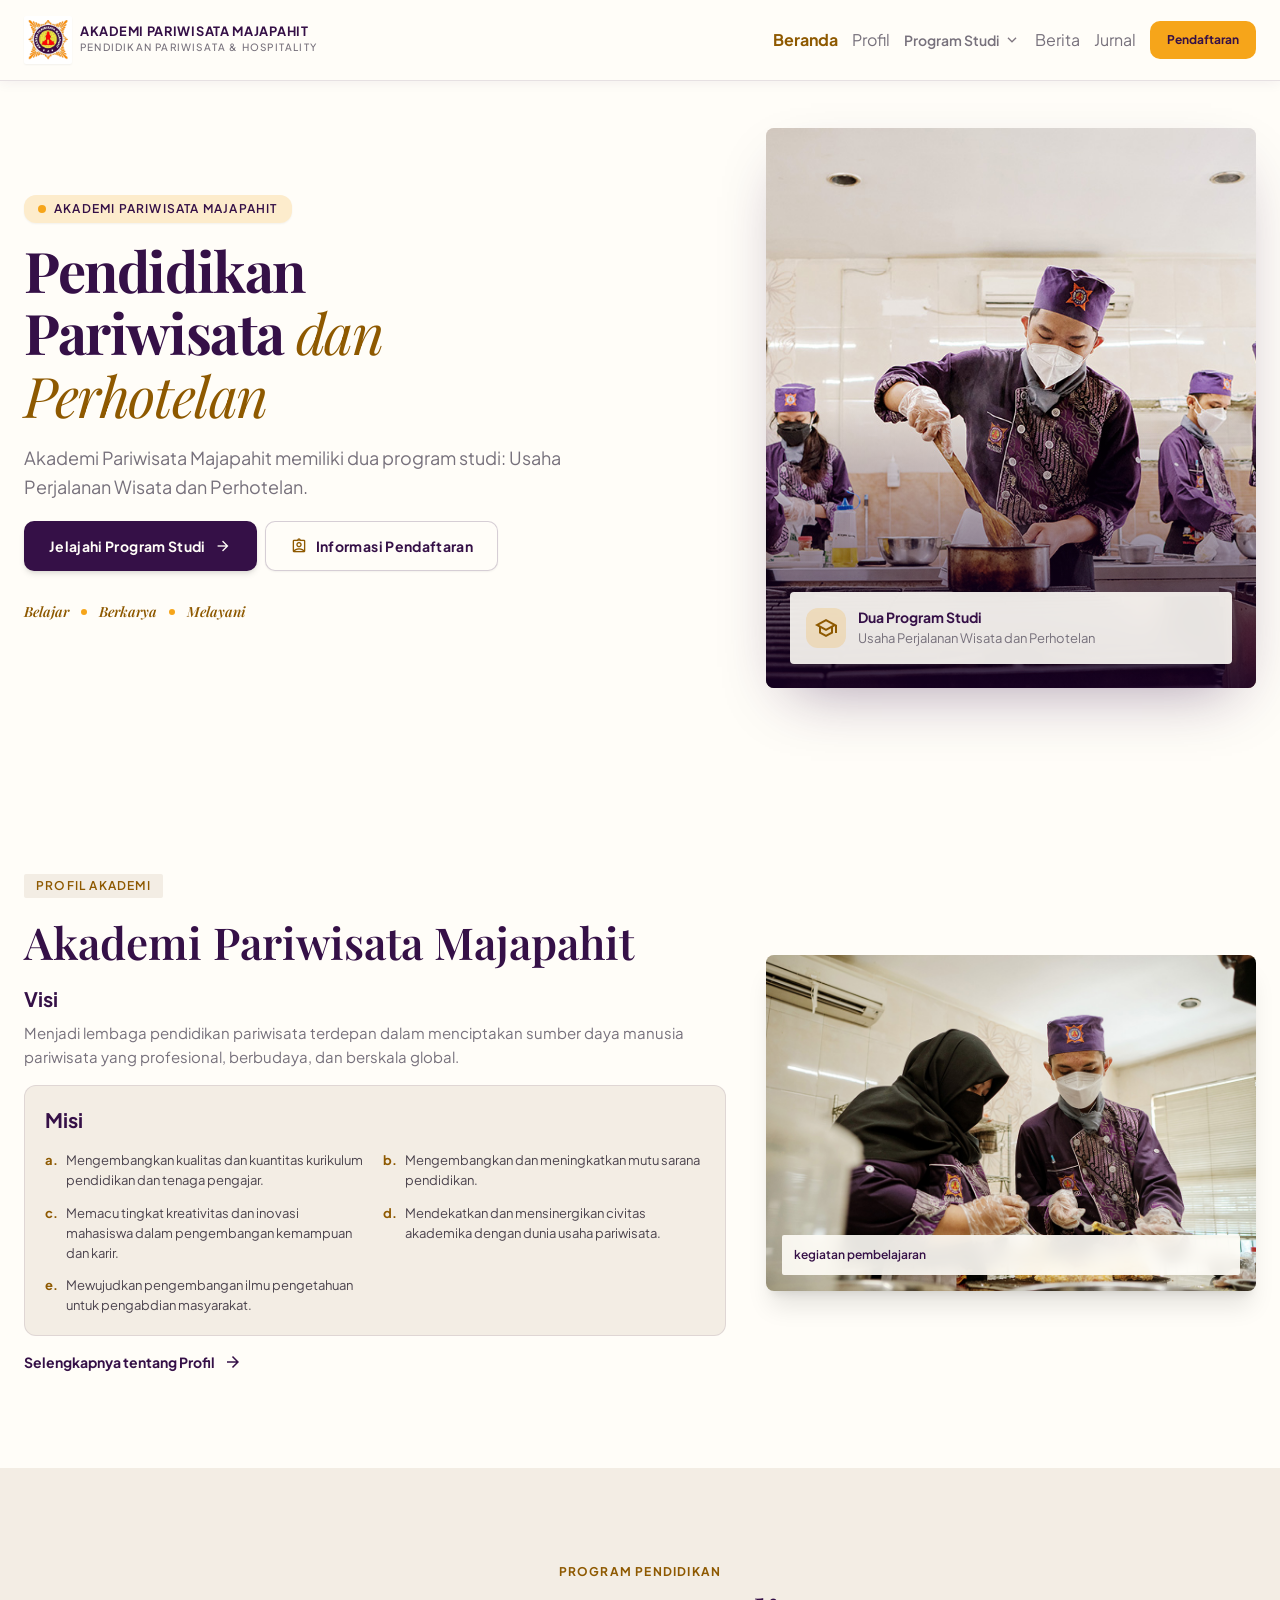
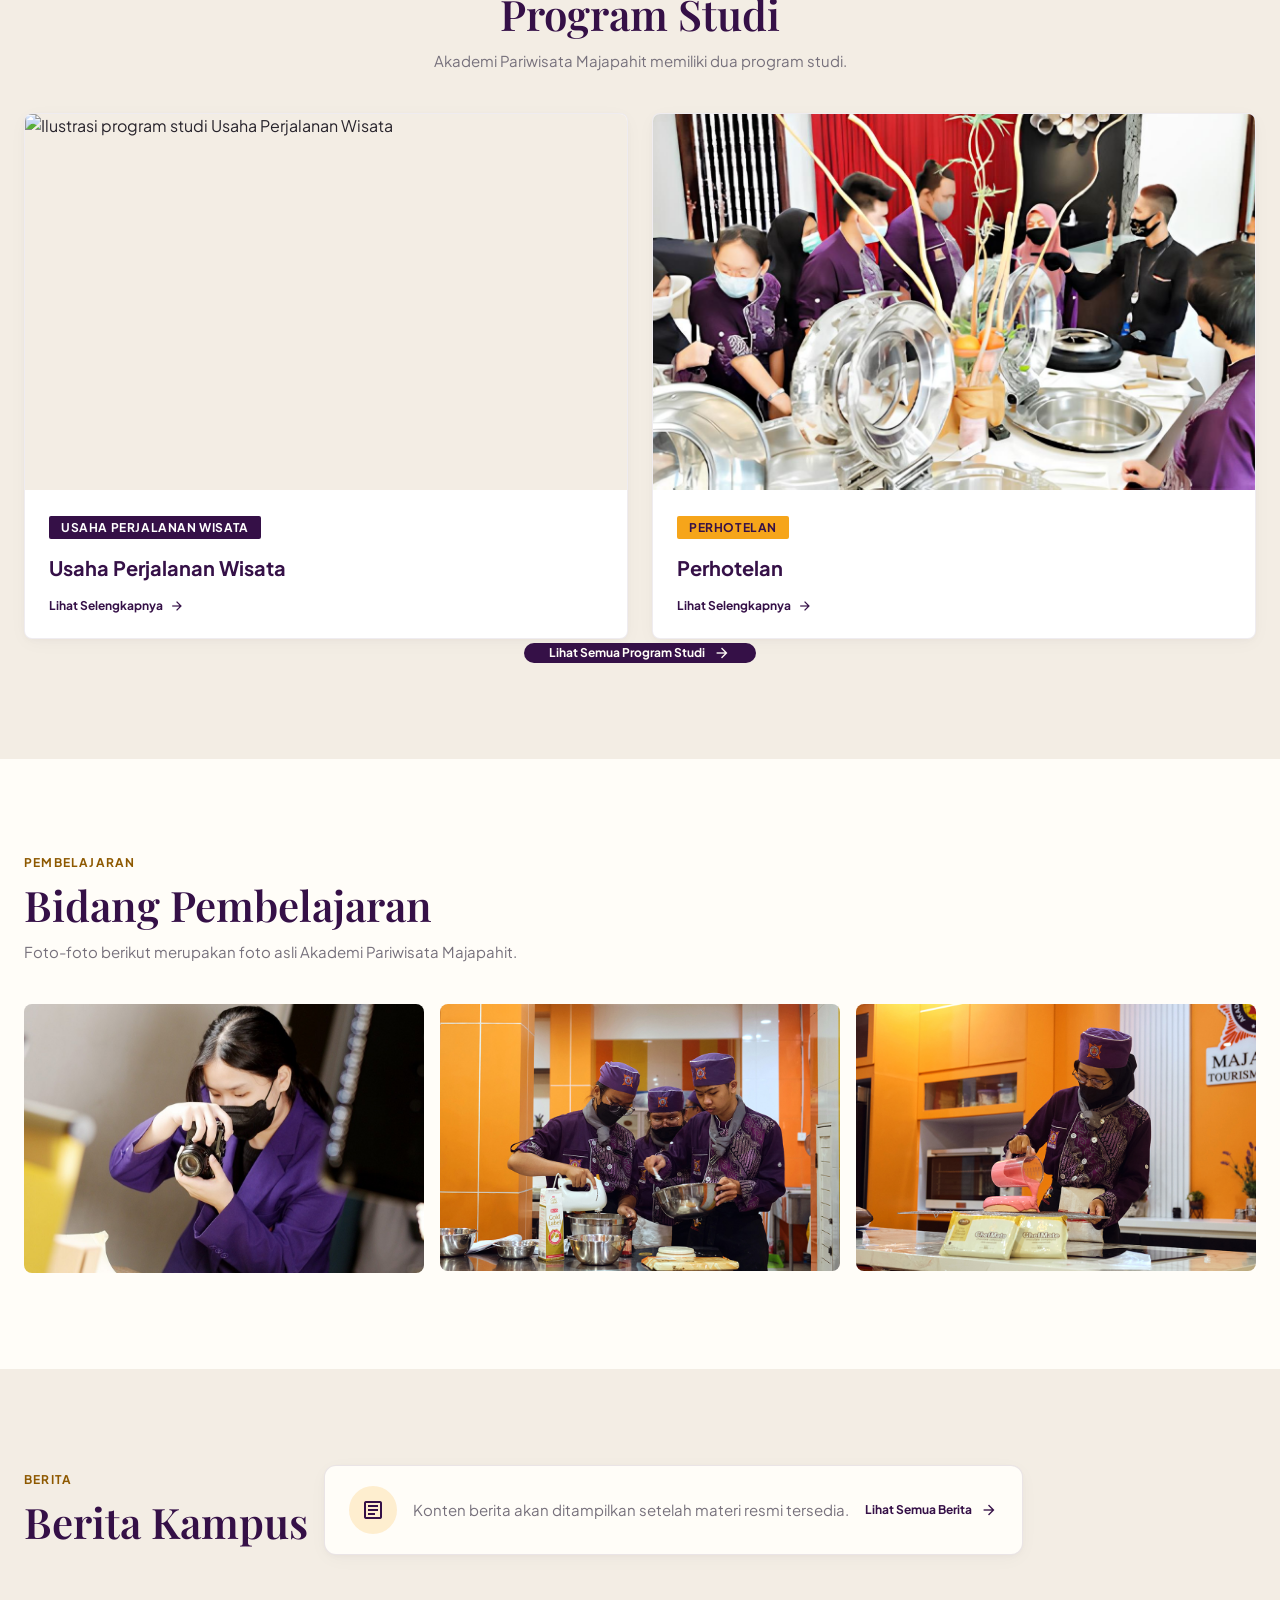
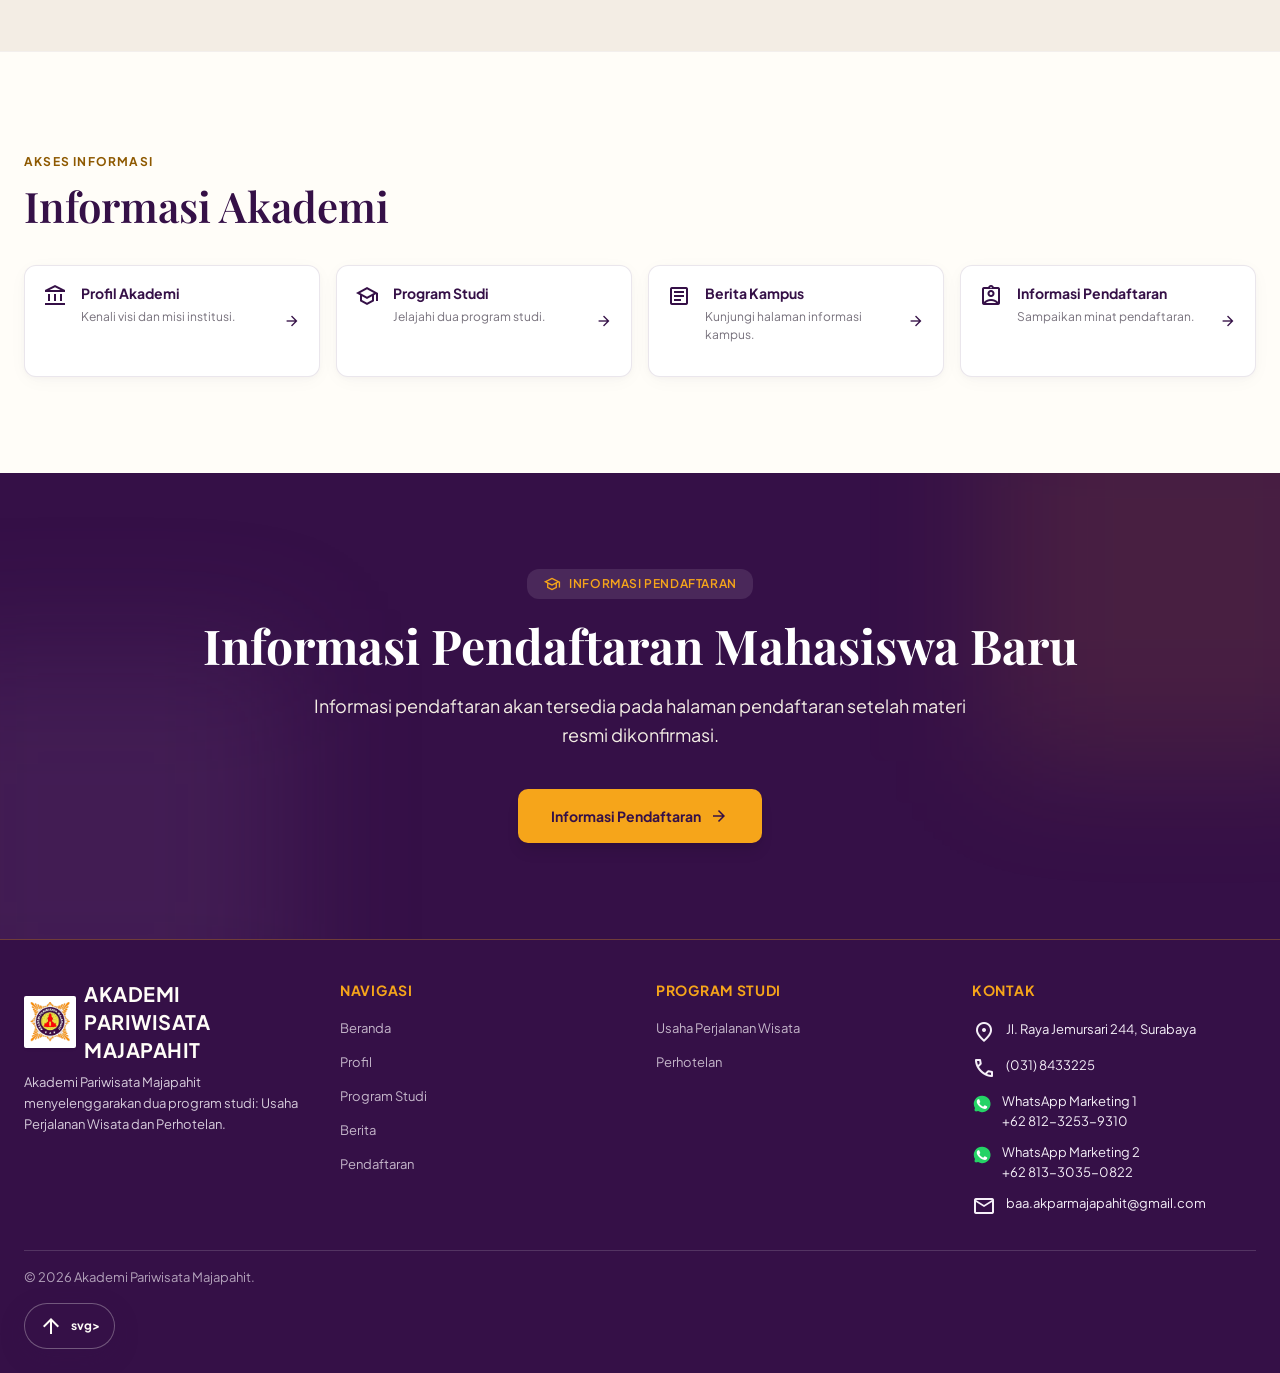
==== commit 3e91dc80: "Finalisasi website AKPAR dan alur pendaftaran mahasiswa baru" ====
--- a/index.html
+++ b/index.html
@@ -21,7 +21,7 @@
     <div class="site-header-inner h-20 max-w-7xl mx-auto px-gutter flex items-center justify-between">
       <a class="home-brand flex items-center gap-space-sm group text-left" href="index.html" aria-label="Akademi Pariwisata Majapahit — Beranda">
         <span class="p-1 bg-surface-container-lowest rounded shadow-sm flex items-center justify-center shrink-0">
-          <img alt="" class="w-10 h-10 object-contain shrink-0" src="assets/logo.png">
+          <img alt="" class="w-10 h-10 object-contain shrink-0" src="assets/logo.png" width="447" height="447">
         </span>
         <span class="flex flex-col">
           <span class="home-brand-name font-headline-sm text-headline-sm font-bold text-primary-container tracking-wider leading-none group-hover:text-secondary transition-colors">AKADEMI PARIWISATA MAJAPAHIT</span>
@@ -43,8 +43,10 @@
           </div>
         </div>
         <a class="transition-colors py-2 text-on-surface-variant hover:text-primary" href="berita.html">Berita</a>
-        <a class="desktop-registration px-space-md py-2.5 rounded bg-secondary-container text-on-secondary-container font-label-md text-label-md font-bold hover:bg-secondary transition-colors" href="pendaftaran.html">Pendaftaran</a>
-        <a class="mobile-registration px-space-md py-2.5 rounded bg-secondary-container text-on-secondary-container font-label-md text-label-md font-bold" href="pendaftaran.html">Pendaftaran</a>
+        <!-- TODO: ganti href="#" dengan URL halaman Jurnal -->
+        <a class="transition-colors py-2 text-on-surface-variant hover:text-primary" href="#">Jurnal</a>
+        <a class="desktop-registration akpar-button akpar-button--accent px-space-md py-2.5 rounded bg-secondary-container text-on-secondary-container font-label-md text-label-md font-bold hover:bg-secondary transition-colors" href="pendaftaran.html">Pendaftaran</a>
+        <a class="mobile-registration akpar-button akpar-button--accent px-space-md py-2.5 rounded bg-secondary-container text-on-secondary-container font-label-md text-label-md font-bold" href="pendaftaran.html">Pendaftaran</a>
       </nav>
       <button class="mobile-menu-toggle" type="button" aria-label="Buka menu navigasi" aria-expanded="false" aria-controls="primary-navigation">
         <span class="material-symbols-outlined" aria-hidden="true">menu</span>
@@ -69,11 +71,11 @@
               Akademi Pariwisata Majapahit memiliki dua program studi: Usaha Perjalanan Wisata dan Perhotelan.
             </p>
             <div class="flex flex-wrap items-center gap-space-sm pt-space-xs">
-              <a class="px-space-lg py-3.5 bg-primary-container text-on-primary rounded font-label-lg text-label-lg font-semibold tracking-wide hover:bg-on-primary-fixed-variant transition-all shadow-md flex items-center gap-2 group" href="program-studi.html">
+              <a class="akpar-button akpar-button--primary px-space-lg py-3.5 bg-primary-container text-on-primary rounded font-label-lg text-label-lg font-semibold tracking-wide hover:bg-on-primary-fixed-variant transition-all shadow-md flex items-center gap-2 group" href="program-studi.html">
                 <span>Jelajahi Program Studi</span>
                 <span class="material-symbols-outlined text-[18px] group-hover:translate-x-1 transition-transform" aria-hidden="true">arrow_forward</span>
               </a>
-              <a class="px-space-lg py-3.5 bg-surface-container-lowest text-primary-container rounded font-label-lg text-label-lg font-semibold tracking-wide hover:bg-surface-container shadow-sm transition-all flex items-center gap-2" href="pendaftaran.html">
+              <a class="akpar-button akpar-button--secondary px-space-lg py-3.5 bg-surface-container-lowest text-primary-container rounded font-label-lg text-label-lg font-semibold tracking-wide hover:bg-surface-container shadow-sm transition-all flex items-center gap-2" href="pendaftaran.html">
                 <span class="material-symbols-outlined text-[18px] text-secondary" aria-hidden="true">assignment_ind</span>
                 <span>Informasi Pendaftaran</span>
               </a>
@@ -88,7 +90,7 @@
           </div>
           <div class="home-hero-visual lg:col-span-5 relative mt-6 lg:mt-0">
             <div class="home-hero-image relative w-full rounded-xl overflow-hidden shadow-2xl bg-surface-container-high aspect-[4/5] max-h-[560px]">
-              <img alt="Ilustrasi suasana lobi hotel" class="w-full h-full object-cover" src="https://lh3.googleusercontent.com/aida-public/[base64]">
+              <img alt="Ilustrasi suasana lobi hotel" class="w-full h-full object-cover" src="/assets/akpar1.jpg" width="1080" height="720" fetchpriority="high" loading="eager">
               <div class="absolute inset-0 bg-gradient-to-t from-primary/80 via-transparent to-transparent"></div>
               <div class="absolute bottom-6 left-6 right-6 p-4 rounded-lg bg-surface/90 backdrop-blur-md shadow-lg flex items-center gap-3">
                 <span class="w-10 h-10 rounded-full bg-secondary-container/20 flex items-center justify-center text-secondary shrink-0">
@@ -132,9 +134,9 @@
           </div>
           <div class="lg:col-span-5">
             <div class="relative rounded-xl overflow-hidden shadow-xl bg-surface-container-high aspect-[16/11]">
-              <img alt="Ilustrasi kegiatan pembelajaran" class="w-full h-full object-cover" src="https://lh3.googleusercontent.com/aida-public/[base64]">
+              <img alt="Ilustrasi kegiatan pembelajaran" class="w-full h-full object-cover" src="assets/akpar6.jpg" width="1080" height="720" loading="lazy" decoding="async">
               <div class="absolute bottom-4 left-4 right-4 p-3 bg-surface/90 backdrop-blur rounded text-left">
-                <p class="font-label-md text-label-md text-primary font-semibold">Ilustrasi kegiatan pembelajaran</p>
+                <p class="font-label-md text-label-md text-primary font-semibold">kegiatan pembelajaran</p>
               </div>
             </div>
           </div>
@@ -152,7 +154,7 @@
         <div class="grid grid-cols-1 md:grid-cols-2 gap-space-lg">
           <article class="home-program-card bg-surface-container-lowest rounded-xl overflow-hidden shadow-md flex flex-col group hover:shadow-xl transition-all duration-300">
             <div class="relative aspect-[16/10] overflow-hidden bg-surface-container">
-              <img alt="Ilustrasi program studi Usaha Perjalanan Wisata" class="w-full h-full object-cover group-hover:scale-105 transition-transform duration-500" src="https://lh3.googleusercontent.com/aida-public/[base64]">
+              <img alt="Ilustrasi program studi Usaha Perjalanan Wisata" class="w-full h-full object-cover group-hover:scale-105 transition-transform duration-500" src="assets/akpar10.jpg" width="400" height="266" loading="lazy" decoding="async">
             </div>
             <div class="p-space-lg flex-1 flex flex-col justify-between gap-space-md">
               <div>
@@ -164,7 +166,7 @@
           </article>
           <article class="home-program-card bg-surface-container-lowest rounded-xl overflow-hidden shadow-md flex flex-col group hover:shadow-xl transition-all duration-300">
             <div class="relative aspect-[16/10] overflow-hidden bg-surface-container">
-              <img alt="Ilustrasi program studi Perhotelan" class="w-full h-full object-cover group-hover:scale-105 transition-transform duration-500" src="https://lh3.googleusercontent.com/aida-public/[base64]">
+              <img alt="Ilustrasi program studi Perhotelan" class="w-full h-full object-cover group-hover:scale-105 transition-transform duration-500" src="assets/akpar11.jpg" width="1600" height="776" loading="lazy" decoding="async">
             </div>
             <div class="p-space-lg flex-1 flex flex-col justify-between gap-space-md">
               <div>
@@ -176,7 +178,7 @@
           </article>
         </div>
         <div class="text-center mt-space-xl">
-          <a class="inline-flex items-center gap-2 px-space-lg py-3 rounded bg-primary-container text-on-primary font-label-md text-label-md font-bold hover:bg-on-primary-fixed-variant transition-colors" href="program-studi.html">Lihat Semua Program Studi <span class="material-symbols-outlined text-[18px]" aria-hidden="true">arrow_forward</span></a>
+          <a class="akpar-button akpar-button--primary inline-flex items-center gap-2 px-space-lg py-3 rounded bg-primary-container text-on-primary font-label-md text-label-md font-bold hover:bg-on-primary-fixed-variant transition-colors" href="program-studi.html">Lihat Semua Program Studi <span class="material-symbols-outlined text-[18px]" aria-hidden="true">arrow_forward</span></a>
         </div>
       </div>
     </section>
@@ -184,14 +186,14 @@
     <section class="w-full bg-surface-bright py-space-xl lg:py-24" id="galeri">
       <div class="max-w-7xl mx-auto px-gutter">
         <div class="max-w-2xl mb-space-xl">
-          <span class="font-label-md text-label-md font-bold text-secondary tracking-widest uppercase block mb-2">ILUSTRASI</span>
-          <h2 class="font-headline-lg text-headline-lg lg:text-[42px] text-primary-container leading-tight">Ilustrasi Bidang Pembelajaran</h2>
-          <p class="font-body-md text-body-md text-on-surface-variant mt-2 leading-relaxed">Gambar berikut bersifat ilustratif dan bukan dokumentasi kegiatan resmi Akademi Pariwisata Majapahit.</p>
+          <span class="font-label-md text-label-md font-bold text-secondary tracking-widest uppercase block mb-2">Pembelajaran</span>
+          <h2 class="font-headline-lg text-headline-lg lg:text-[42px] text-primary-container leading-tight">Bidang Pembelajaran</h2>
+          <p class="font-body-md text-body-md text-on-surface-variant mt-2 leading-relaxed">Foto-foto berikut merupakan foto asli Akademi Pariwisata Majapahit.</p>
         </div>
         <div class="grid grid-cols-1 md:grid-cols-3 gap-space-md">
-          <img class="w-full h-64 object-cover rounded-xl shadow-card" src="https://lh3.googleusercontent.com/aida-public/[base64]" alt="Ilustrasi kegiatan perjalanan wisata">
-          <img class="w-full h-64 object-cover rounded-xl shadow-card" src="https://lh3.googleusercontent.com/aida-public/[base64]" alt="Ilustrasi kegiatan bidang Food and beverage">
-          <img class="w-full h-64 object-cover rounded-xl shadow-card" src="https://lh3.googleusercontent.com/aida-public/[base64]" alt="Ilustrasi pelayanan resepsionis hotel">
+          <img class="w-full h-64 object-cover rounded-xl shadow-card" src="assets/akpar4.jpg" alt="Foto pembelajaran Akademi Pariwisata Majapahit" width="1080" height="726" loading="lazy" decoding="async">
+          <img class="w-full h-64 object-cover rounded-xl shadow-card" src="assets/akpar7.jpg" alt="Foto pembelajaran Akademi Pariwisata Majapahit" width="1080" height="720" loading="lazy" decoding="async">
+          <img class="w-full h-64 object-cover rounded-xl shadow-card" src="assets/akpar8.jpg" alt="Foto pembelajaran Akademi Pariwisata Majapahit" width="1080" height="720" loading="lazy" decoding="async">
         </div>
       </div>
     </section>
@@ -253,7 +255,7 @@
         </div>
         <h2 class="font-headline-lg text-headline-lg lg:text-[48px] font-bold text-on-primary mb-space-md leading-tight">Informasi Pendaftaran Mahasiswa Baru</h2>
         <p class="font-body-lg text-body-lg text-surface-variant max-w-2xl mx-auto leading-relaxed mb-space-xl">Informasi pendaftaran akan tersedia pada halaman pendaftaran setelah materi resmi dikonfirmasi.</p>
-        <a class="px-8 py-4 bg-secondary-container text-on-secondary-container font-label-lg text-label-lg font-bold rounded shadow-lg hover:bg-secondary transition-all flex items-center gap-2" href="pendaftaran.html">
+        <a class="akpar-button akpar-button--accent px-8 py-4 bg-secondary-container text-on-secondary-container font-label-lg text-label-lg font-bold rounded shadow-lg hover:bg-secondary transition-all flex items-center gap-2" href="pendaftaran.html">
           <span>Informasi Pendaftaran</span>
           <span class="material-symbols-outlined text-[20px]" aria-hidden="true">arrow_forward</span>
         </a>
@@ -266,7 +268,7 @@
       <div class="site-footer-grid">
         <div>
           <a class="flex items-center gap-space-sm mb-space-sm" href="index.html" aria-label="Akademi Pariwisata Majapahit — Beranda">
-            <span class="p-1.5 bg-surface-container-lowest rounded shadow shrink-0"><img alt="" class="w-10 h-10 object-contain" src="assets/logo.png"></span>
+            <span class="p-1.5 bg-surface-container-lowest rounded shadow shrink-0"><img alt="" class="w-10 h-10 object-contain" src="assets/logo.png" width="447" height="447" loading="lazy" decoding="async"></span>
             <span class="font-headline-sm text-headline-sm font-bold text-surface tracking-wide">AKADEMI PARIWISATA MAJAPAHIT</span>
           </a>
           <p class="font-body-sm text-body-sm text-surface-variant/90 leading-relaxed">Akademi Pariwisata Majapahit menyelenggarakan dua program studi: Usaha Perjalanan Wisata dan Perhotelan.</p>
@@ -288,17 +290,12 @@
           <h2 class="font-label-lg text-label-lg font-bold text-secondary-fixed uppercase tracking-wider mb-2">Kontak</h2>
           <a class="font-body-sm text-body-sm" href="https://www.google.com/maps/search/?api=1&amp;query=Jl.%20Raya%20Jemursari%20244%2C%20Surabaya" target="_blank" rel="noopener noreferrer"><span class="material-symbols-outlined" aria-hidden="true">location_on</span><span>Jl. Raya Jemursari 244, Surabaya</span></a>
           <a class="font-body-sm text-body-sm" href="tel:+62318433225"><span class="material-symbols-outlined" aria-hidden="true">call</span><span>(031) 8433225</span></a>
-          <a class="font-body-sm text-body-sm" href="https://wa.me/6281232539310" target="_blank" rel="noopener noreferrer"><img class="contact-icon contact-icon--whatsapp" src="assets/whatsapp.svg" alt="" aria-hidden="true"><span>WhatsApp Marketing 1<br>+62 812-3253-9310</span></a>
-          <a class="font-body-sm text-body-sm" href="https://wa.me/6281330350822" target="_blank" rel="noopener noreferrer"><img class="contact-icon contact-icon--whatsapp" src="assets/whatsapp.svg" alt="" aria-hidden="true"><span>WhatsApp Marketing 2<br>+62 813-3035-0822</span></a>
+          <a class="font-body-sm text-body-sm" href="https://wa.me/6281232539310" target="_blank" rel="noopener noreferrer"><img class="contact-icon contact-icon--whatsapp" src="assets/whatsapp.svg" alt="" aria-hidden="true" width="24" height="24" loading="lazy" decoding="async"><span>WhatsApp Marketing 1<br>+62 812-3253-9310</span></a>
+          <a class="font-body-sm text-body-sm" href="https://wa.me/6281330350822" target="_blank" rel="noopener noreferrer"><img class="contact-icon contact-icon--whatsapp" src="assets/whatsapp.svg" alt="" aria-hidden="true" width="24" height="24" loading="lazy" decoding="async"><span>WhatsApp Marketing 2<br>+62 813-3035-0822</span></a>
           <a class="font-body-sm text-body-sm" href="mailto:baa.akparmajapahit@gmail.com"><span class="material-symbols-outlined" aria-hidden="true">mail</span><span>baa.akparmajapahit@gmail.com</span></a>
         </address>
       </div>
       <p class="pt-space-md text-surface-variant/70 font-body-sm text-body-sm">&copy; <span data-current-year>2026</span> Akademi Pariwisata Majapahit.</p>
       <a class="back-to-top" href="#beranda" aria-label="Kembali ke atas">
         <span class="material-symbols-outlined" aria-hidden="true">arrow_upward</span>
-        <span>Kembali ke atas</span>
-      </a>
-    </div>
-  </footer>
-</body>
-</html>
+svg></span>
--- a/style.css
+++ b/style.css
@@ -2009,6 +2009,30 @@
   cursor: not-allowed;
 }
 
+/* Inline SVG icons (replaces Material Symbols) */
+:where(.icon) {
+  font-size: 1.5rem;
+}
+
+.icon {
+  display: inline-flex;
+  width: 1em;
+  height: 1em;
+  flex: 0 0 auto;
+  align-items: center;
+  justify-content: center;
+  line-height: 1;
+  vertical-align: middle;
+  color: currentColor;
+}
+
+.icon > svg {
+  display: block;
+  width: 1em;
+  height: 1em;
+  fill: currentColor;
+}
+
 .site-header-inner {
   position: relative;
 }
@@ -2032,7 +2056,7 @@
   display: flex;
 }
 
-.nav-dropdown.is-open > button .material-symbols-outlined {
+.nav-dropdown.is-open > button .icon {
   transform: rotate(180deg);
 }
 
@@ -2150,8 +2174,20 @@
     color: var(--color-primary);
   }
 
-  .mobile-menu-toggle .material-symbols-outlined {
+  .mobile-menu-toggle .icon {
     font-size: 1.5rem;
+  }
+
+  .mobile-menu-toggle .menu-icon--close {
+    display: none;
+  }
+
+  .mobile-menu-toggle[aria-expanded="true"] .menu-icon--open {
+    display: none;
+  }
+
+  .mobile-menu-toggle[aria-expanded="true"] .menu-icon--close {
+    display: inline-flex;
   }
 
   .mobile-registration {
@@ -2202,8 +2238,9 @@
   color: #ffe3a3;
 }
 
-.site-footer-contact .material-symbols-outlined {
+.site-footer-contact .icon {
   flex: 0 0 1.25rem;
+  height: 1.5rem;
   font-size: 1.125rem;
   line-height: 1.5rem;
 }
@@ -2220,8 +2257,9 @@
   transition: color 160ms ease, background-color 160ms ease;
 }
 
-.contact-link .material-symbols-outlined {
+.contact-link .icon {
   flex: 0 0 1.25rem;
+  height: 1.5rem;
   color: var(--color-primary);
   font-size: 1.125rem;
   line-height: 1.5rem;
@@ -2606,7 +2644,7 @@
   box-shadow: var(--shadow-elevated);
 }
 
-.home-page .home-quick-card > .material-symbols-outlined:first-child {
+.home-page .home-quick-card > .icon:first-child {
   flex: 0 0 auto;
   color: #8e5900;
   font-size: 1.5rem;
@@ -2668,7 +2706,7 @@
   background-color: #47175e;
 }
 
-.home-page .back-to-top .material-symbols-outlined {
+.home-page .back-to-top .icon {
   font-size: 1.125rem;
 }
 
@@ -3080,7 +3118,7 @@
   box-shadow: var(--shadow-elevated);
 }
 
-.profile-page .profile-program-card > .material-symbols-outlined {
+.profile-page .profile-program-card > .icon {
   display: grid;
   width: 3rem;
   height: 3rem;
@@ -3163,7 +3201,7 @@
   background-color: #47175e;
 }
 
-.profile-page .profile-back-to-top .material-symbols-outlined {
+.profile-page .profile-back-to-top .icon {
   font-size: 1.125rem;
 }
 
@@ -3430,7 +3468,7 @@
   background-color: #47175e;
 }
 
-.program-page .program-back-to-top .material-symbols-outlined {
+.program-page .program-back-to-top .icon {
   font-size: 1.125rem;
 }
 
@@ -3599,7 +3637,7 @@
   gap: 1rem;
 }
 
-.program-page .program-list-cta > div > .material-symbols-outlined {
+.program-page .program-list-cta > div > .icon {
   display: grid;
   width: 3rem;
   height: 3rem;
@@ -3620,23 +3658,7 @@
 }
 
 .program-page .program-action-button {
-  display: inline-flex;
-  min-height: 2.75rem;
   flex: 0 0 auto;
-  align-items: center;
-  justify-content: center;
-  gap: 0.5rem;
-  padding: 0.75rem 1rem;
-  border-radius: var(--radius-sm);
-  background-color: #351047;
-  color: #fffdf8;
-  font-size: 0.8125rem;
-  font-weight: 700;
-  text-decoration: none;
-}
-
-.program-page .program-action-button:hover {
-  background-color: #47175e;
 }
 
 .program-page .program-detail-intro {
@@ -4160,41 +4182,57 @@
   margin-top: 2rem;
 }
 
-.news-page .news-action-link {
+/* --------------------------------------------------------------------------
+   Shared action buttons — pola visual diambil dari tombol di berita.html.
+   -------------------------------------------------------------------------- */
+.akpar-button {
+  border: 1px solid transparent;
+  border-radius: 0.625rem;
+  font-weight: 700;
+  text-decoration: none;
+  transition: background-color 160ms ease, color 160ms ease, border-color 160ms ease;
+}
+
+.akpar-button--standard {
   display: inline-flex;
   min-height: 2.875rem;
   align-items: center;
   justify-content: center;
   gap: 0.5rem;
   padding: 0.75rem 1rem;
-  border: 1px solid transparent;
-  border-radius: 0.625rem;
   font-size: 0.875rem;
-  font-weight: 700;
-  text-decoration: none;
-  transition: background-color 160ms ease, color 160ms ease, border-color 160ms ease;
-}
-
-.news-page .news-action-link--primary {
+}
+
+.akpar-button.akpar-button--primary {
   background-color: #351047;
   color: #fffdf8;
 }
 
-.news-page .news-action-link--primary:hover {
+.akpar-button.akpar-button--primary:hover {
   background-color: #47175e;
 }
 
-.news-page .news-action-link--secondary {
+.akpar-button.akpar-button--secondary {
   border-color: rgb(53 16 71 / 0.2);
   background-color: #fffdf8;
   color: #351047;
 }
 
-.news-page .news-action-link--secondary:hover {
+.akpar-button.akpar-button--secondary:hover {
   border-color: #f6a51a;
   background-color: #f3ede4;
 }
 
+.akpar-button.akpar-button--accent {
+  background-color: #f6a51a;
+  color: #351047;
+}
+
+.akpar-button.akpar-button--accent:hover:not(:disabled) {
+  background-color: #e99a0e;
+}
+
+.akpar-button:focus-visible,
 .news-page .news-action-link:focus-visible,
 .admission-page .registration-submit:focus-visible {
   outline: 3px solid #f6a51a;
@@ -4329,7 +4367,7 @@
   color: #351047;
 }
 
-.admission-page .registration-contact-details .contact-link .material-symbols-outlined {
+.admission-page .registration-contact-details .contact-link .icon {
   color: #8e5900;
 }
 
@@ -4450,3 +4488,323 @@
     width: calc(100vw - 1rem);
   }
 }
+
+/* Tahap 1 — alur pendaftaran enam langkah (khusus halaman pendaftaran) */
+.admission-page .admission-steps-header p {
+  max-width: 48rem;
+}
+
+.admission-page .admission-steps-list {
+  display: grid;
+  grid-template-columns: minmax(0, 1fr);
+  gap: 1.25rem;
+  margin: 0;
+  padding: 0;
+  list-style: none;
+}
+
+.admission-page .admission-step {
+  position: relative;
+  min-width: 0;
+}
+
+.admission-page .admission-step::before {
+  position: absolute;
+  top: 3.25rem;
+  bottom: -1.25rem;
+  left: 2.25rem;
+  width: 1px;
+  background: rgb(246 165 26 / 0.4);
+  content: "";
+}
+
+.admission-page .admission-step:last-child::before {
+  display: none;
+}
+
+.admission-page .admission-step-link {
+  position: relative;
+  display: flex;
+  flex-direction: column;
+  gap: 0.625rem;
+  min-width: 0;
+  height: 100%;
+  padding: 1.25rem 1.25rem 1.25rem 3.75rem;
+  border: 1px solid rgb(53 16 71 / 0.1);
+  border-radius: 0.75rem;
+  background: #fffdf8;
+  box-shadow: 0 4px 20px -2px rgba(53, 16, 71, 0.04), 0 2px 6px -1px rgba(39, 35, 43, 0.03);
+  color: inherit;
+  text-decoration: none;
+  transition: border-color 160ms ease, transform 160ms ease;
+}
+
+.admission-page .admission-step-link:hover {
+  border-color: rgb(246 165 26 / 0.6);
+  transform: translateY(-2px);
+}
+
+.admission-page .admission-step-link:focus-visible,
+.admission-page .admission-detail-back:focus-visible {
+  outline: 3px solid #f6a51a;
+  outline-offset: 3px;
+}
+
+.admission-page .admission-step-number,
+.admission-page .admission-detail-number {
+  display: inline-flex;
+  align-items: center;
+  justify-content: center;
+  width: 2rem;
+  height: 2rem;
+  border: 1px solid rgb(246 165 26 / 0.55);
+  border-radius: 9999px;
+  background: rgb(246 165 26 / 0.12);
+  color: #8e5900;
+  font-size: 0.75rem;
+  font-weight: 700;
+  letter-spacing: 0.02em;
+}
+
+.admission-page .admission-step-number {
+  position: absolute;
+  top: 1.25rem;
+  left: 1.25rem;
+}
+
+.admission-page .admission-step-icon {
+  display: inline-flex;
+  color: #351047;
+  font-size: 1.5rem;
+  line-height: 1;
+}
+
+.admission-page .admission-step-title,
+.admission-page .admission-detail-title {
+  font-family: var(--font-display);
+  color: #351047;
+  font-weight: 600;
+  line-height: 1.35;
+}
+
+.admission-page .admission-step-title {
+  font-size: 1.0625rem;
+}
+
+.admission-page .admission-step-desc {
+  color: #4c444e;
+  font-size: 0.8125rem;
+  line-height: 1.6;
+  overflow-wrap: break-word;
+}
+
+.admission-page .admission-step-cta {
+  display: inline-flex;
+  align-items: center;
+  gap: 0.35rem;
+  margin-top: auto;
+  color: #8e5900;
+  font-size: 0.75rem;
+  font-weight: 700;
+}
+
+.admission-page [id^="langkah-"] {
+  scroll-margin-top: 6.5rem;
+}
+
+.admission-page .admission-details-header h2 {
+  font-family: var(--font-display);
+  font-weight: 600;
+}
+
+.admission-page .admission-detail-grid {
+  display: grid;
+  grid-template-columns: repeat(auto-fit, minmax(min(100%, 17rem), 1fr));
+  gap: 1.25rem;
+}
+
+.admission-page .admission-detail-card {
+  display: flex;
+  flex-direction: column;
+  gap: 0.625rem;
+  min-width: 0;
+  padding: 1.5rem;
+  border: 1px solid rgb(53 16 71 / 0.1);
+  border-radius: 0.75rem;
+  background: #fffdf8;
+  box-shadow: 0 4px 20px -2px rgba(53, 16, 71, 0.04), 0 2px 6px -1px rgba(39, 35, 43, 0.03);
+}
+
+.admission-page .admission-detail-title {
+  font-size: 1.125rem;
+}
+
+.admission-page .admission-detail-desc {
+  margin: 0;
+  color: #4c444e;
+  font-size: 0.875rem;
+  line-height: 1.6;
+  overflow-wrap: break-word;
+}
+
+.admission-page .admission-detail-note {
+  display: inline-block;
+  align-self: flex-start;
+  padding: 0.25rem 0.625rem;
+  border: 1px solid rgb(246 165 26 / 0.35);
+  border-radius: 9999px;
+  background: rgb(246 165 26 / 0.12);
+  color: #8e5900;
+  font-size: 0.6875rem;
+  font-weight: 700;
+  letter-spacing: 0.04em;
+  text-transform: uppercase;
+}
+
+.admission-page .admission-detail-list {
+  margin: 0;
+  padding-left: 1.125rem;
+  color: #4c444e;
+  font-size: 0.875rem;
+  line-height: 1.6;
+  overflow-wrap: break-word;
+}
+
+.admission-page .admission-detail-list li + li {
+  margin-top: 0.375rem;
+}
+
+.admission-page .admission-detail-download,
+.admission-page .admission-detail-wa {
+  display: inline-flex;
+  min-height: 2.5rem;
+  align-items: center;
+  justify-content: center;
+  gap: 0.5rem;
+  padding: 0.5rem 0.875rem;
+  text-decoration: none;
+}
+
+.admission-page .admission-detail-download svg,
+.admission-page .admission-detail-wa img {
+  width: 1em;
+  height: 1em;
+  flex: none;
+}
+
+.admission-page .admission-detail-back {
+  align-self: flex-start;
+  margin-top: auto;
+  color: #351047;
+  font-size: 0.8125rem;
+  font-weight: 700;
+  text-decoration: underline;
+  text-underline-offset: 3px;
+}
+
+.admission-page .registration-next-step {
+  display: flex;
+  flex-direction: column;
+  align-items: stretch;
+  gap: 0.75rem;
+  margin-top: 1rem;
+  padding: 1.25rem;
+  border: 1px solid rgb(246 165 26 / 0.4);
+  border-radius: 0.5rem;
+  background: rgb(246 165 26 / 0.1);
+}
+
+.admission-page .registration-next-step[hidden] {
+  display: none;
+}
+
+.admission-page .registration-next-step-title {
+  font-family: var(--font-display);
+  color: #351047;
+  font-size: 1.125rem;
+  font-weight: 600;
+  line-height: 1.35;
+}
+
+.admission-page .registration-next-step-desc,
+.admission-page .registration-next-step-note {
+  margin: 0;
+  color: #4c444e;
+  font-size: 0.875rem;
+  line-height: 1.6;
+  overflow-wrap: break-word;
+}
+
+.admission-page .registration-next-step-actions {
+  display: flex;
+  flex-wrap: wrap;
+  gap: 0.75rem;
+}
+
+.admission-page .registration-next-step-actions > a {
+  max-width: 100%;
+  text-align: center;
+}
+
+.admission-page .registration-next-step-list {
+  margin: 0;
+  padding-left: 1.125rem;
+  color: #4c444e;
+  font-size: 0.875rem;
+  line-height: 1.6;
+  overflow-wrap: break-word;
+}
+
+.admission-page .registration-next-step-list li + li {
+  margin-top: 0.25rem;
+}
+
+@media (min-width: 640px) {
+  .admission-page .admission-steps-list {
+    grid-template-columns: repeat(2, minmax(0, 1fr));
+  }
+
+  .admission-page .admission-step::before {
+    display: none;
+  }
+
+  .admission-page .admission-step-link {
+    padding: 1.25rem;
+  }
+
+  .admission-page .admission-step-number {
+    position: static;
+    margin-bottom: 0.125rem;
+  }
+}
+
+@media (min-width: 1024px) {
+  .admission-page .admission-steps-list {
+    grid-template-columns: repeat(3, minmax(0, 1fr));
+  }
+}
+
+@media (min-width: 1280px) {
+  .admission-page .admission-steps-list {
+    grid-template-columns: repeat(6, minmax(0, 1fr));
+    gap: 0.875rem;
+  }
+
+  .admission-page .admission-step-link {
+    gap: 0.5rem;
+    padding: 1rem;
+  }
+
+  .admission-page .admission-step-icon {
+    font-size: 1.25rem;
+  }
+
+  .admission-page .admission-step-title {
+    font-size: 0.9375rem;
+  }
+
+  .admission-page .admission-step-desc {
+    font-size: 0.75rem;
+    line-height: 1.5;
+  }
+}
